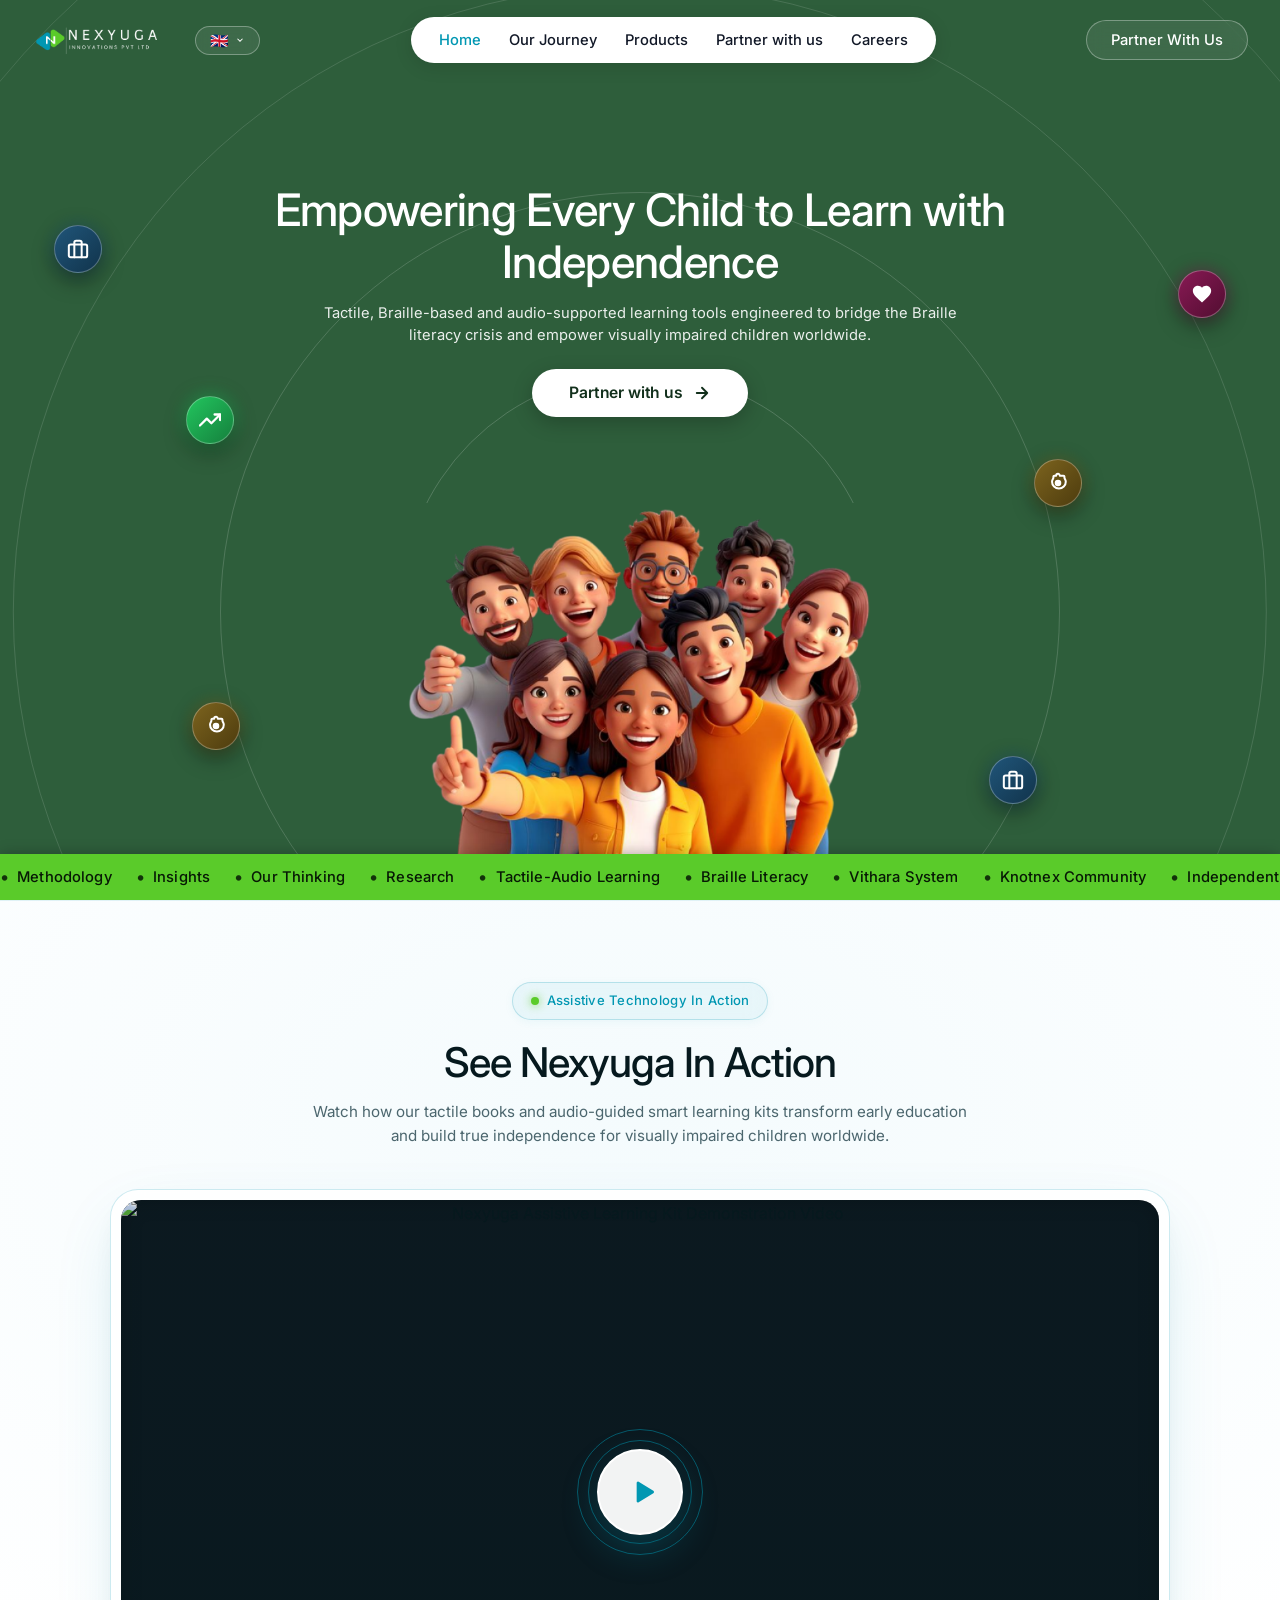
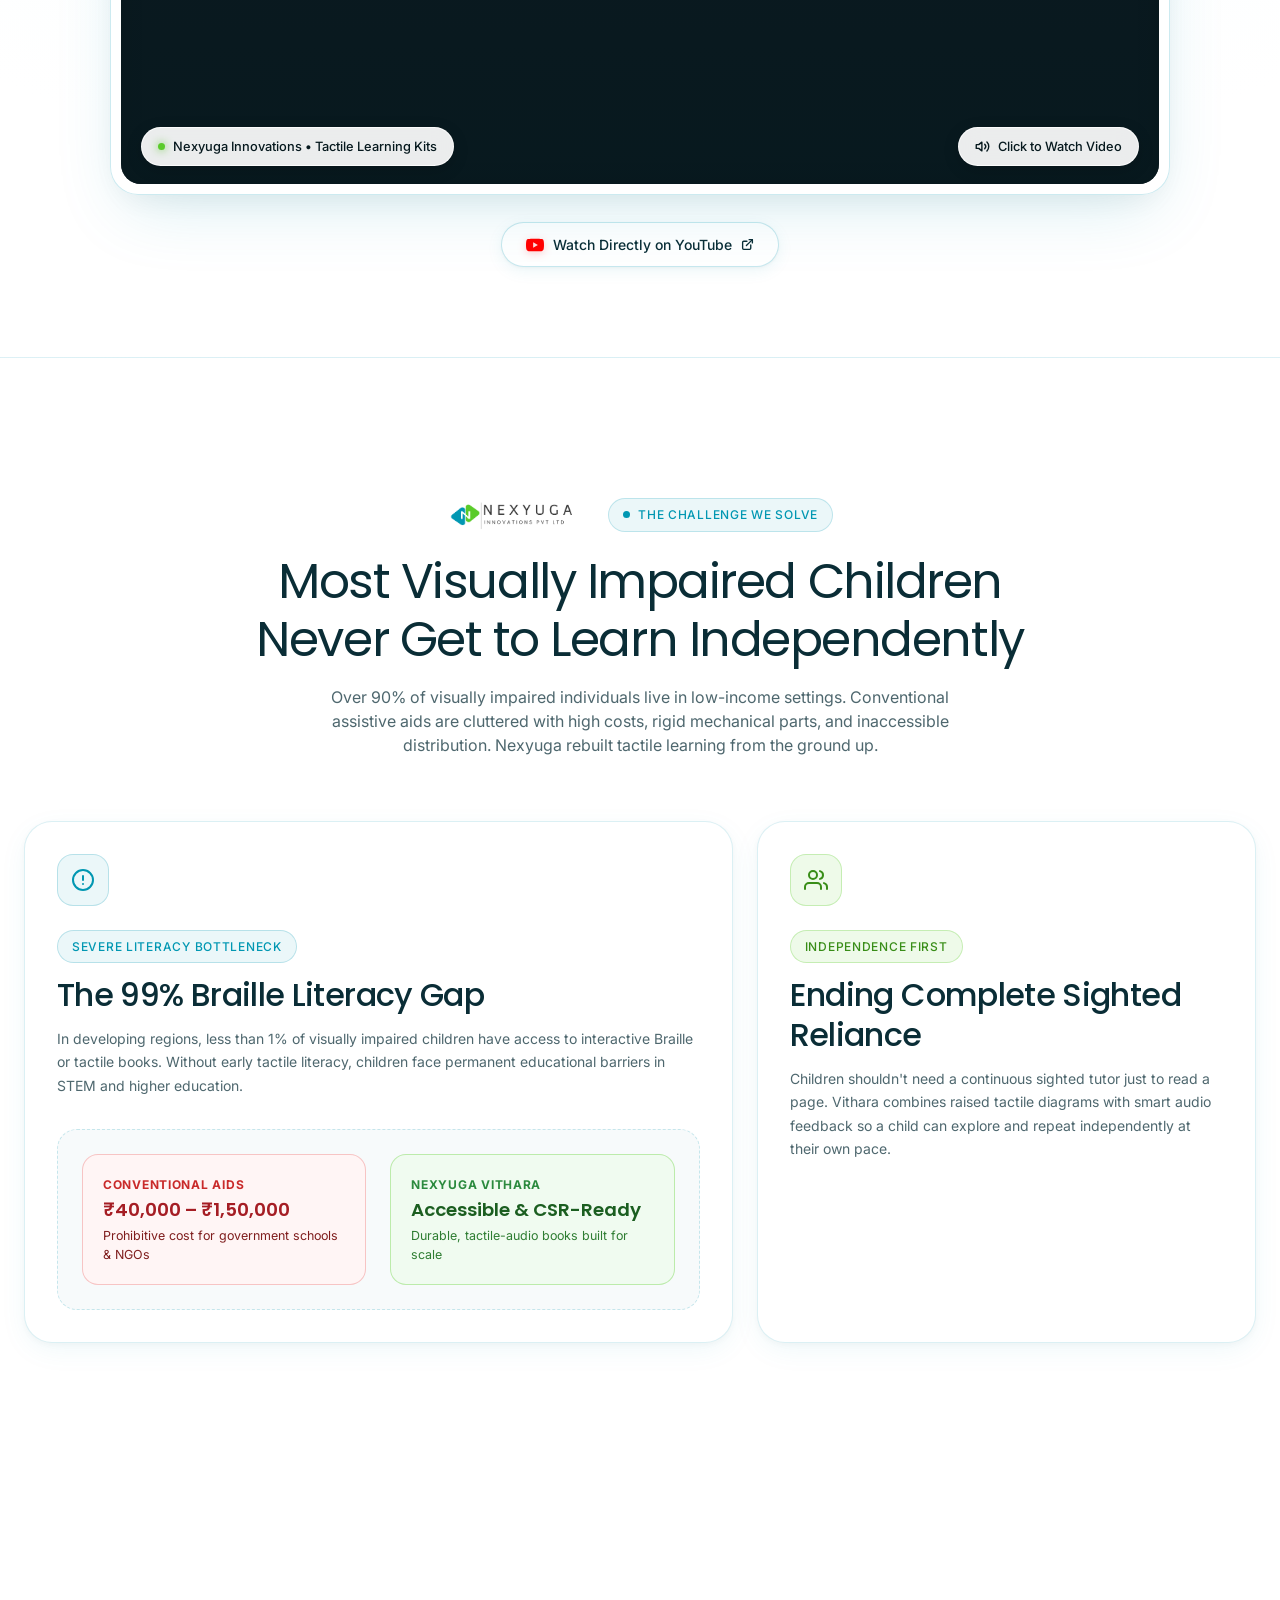
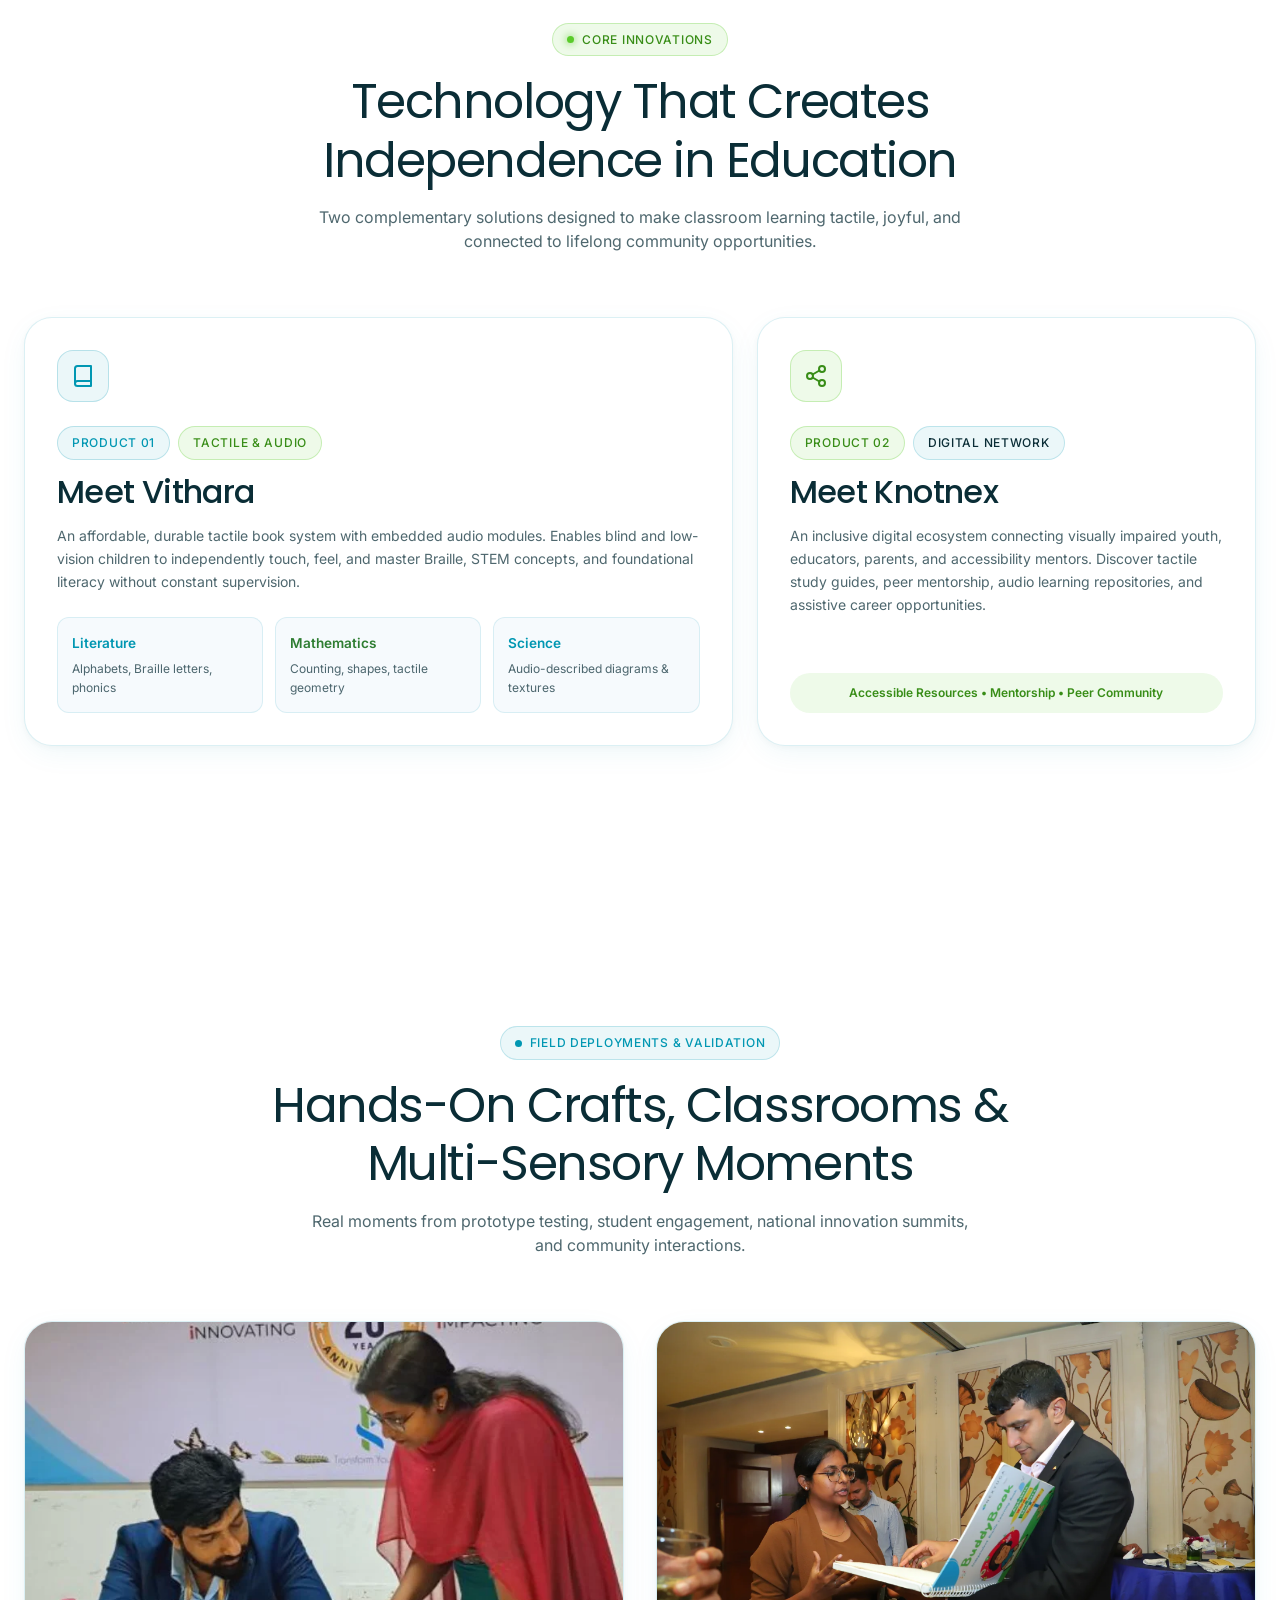
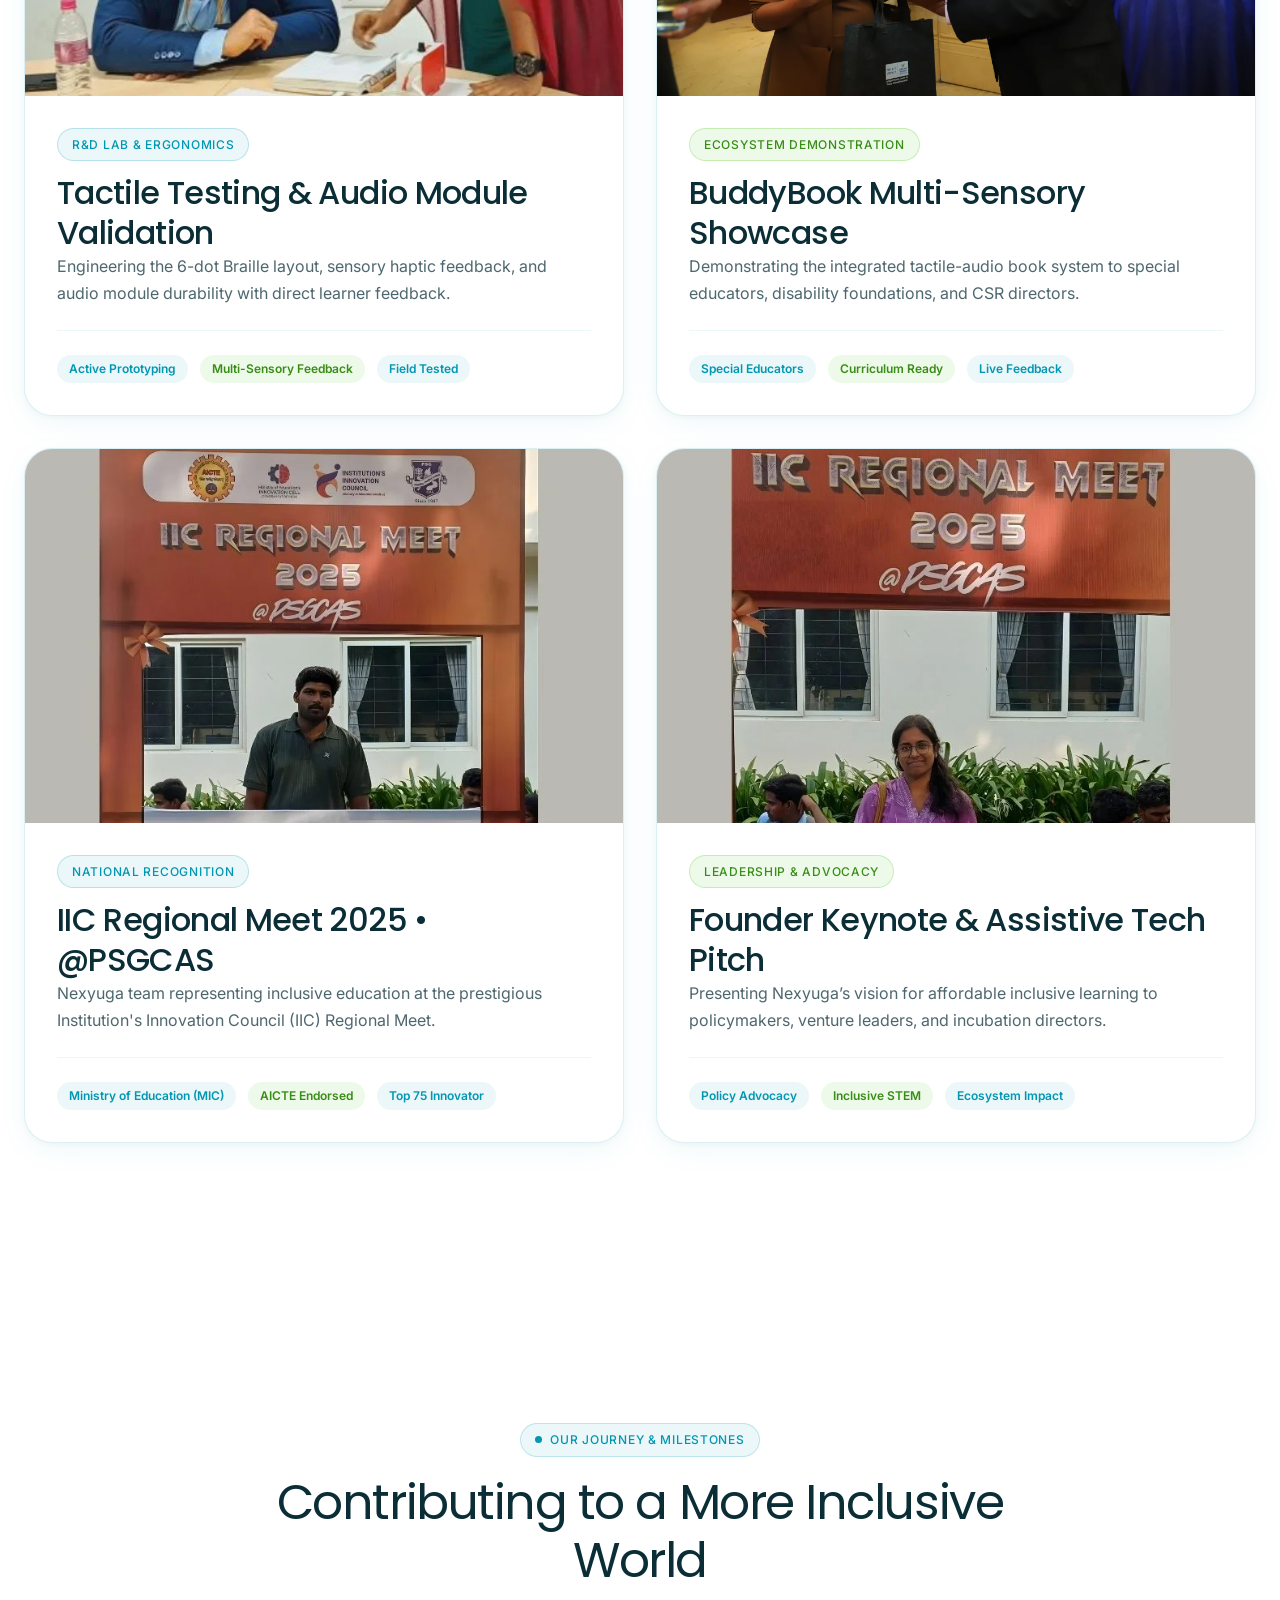
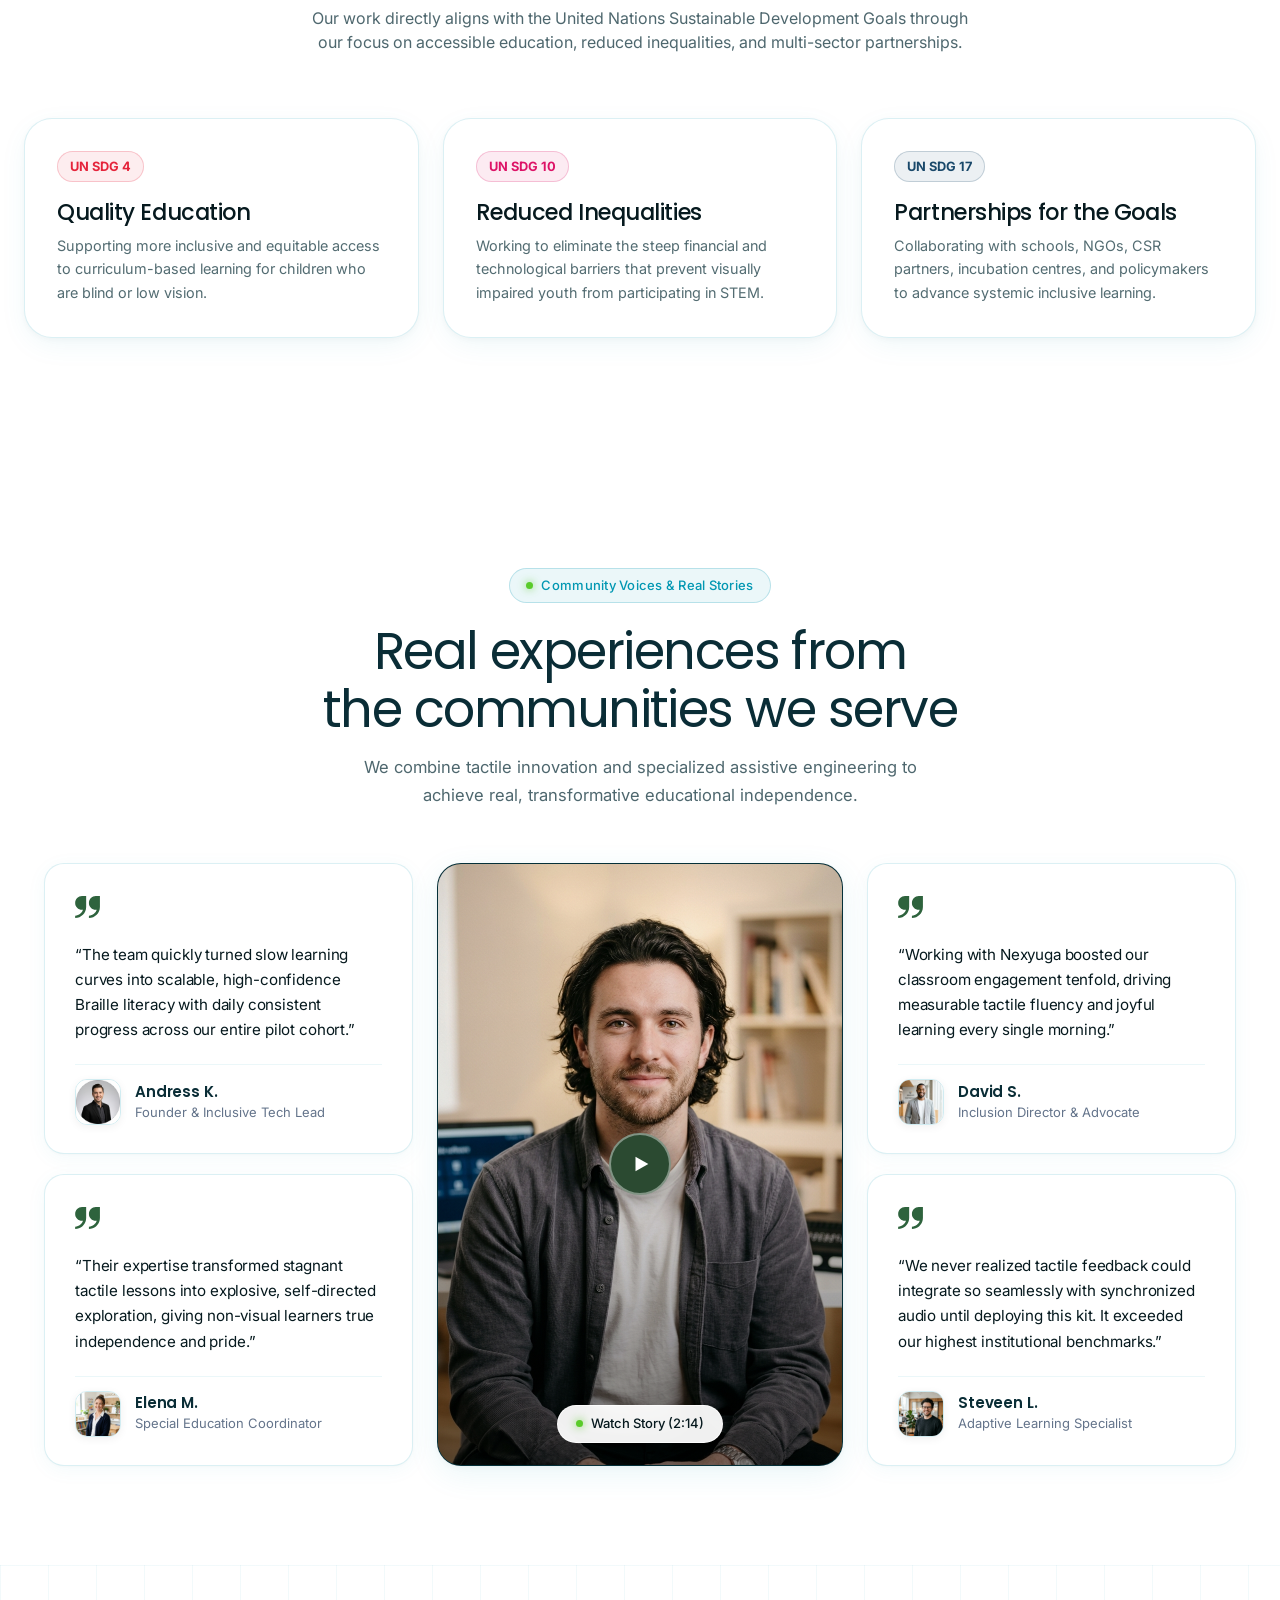
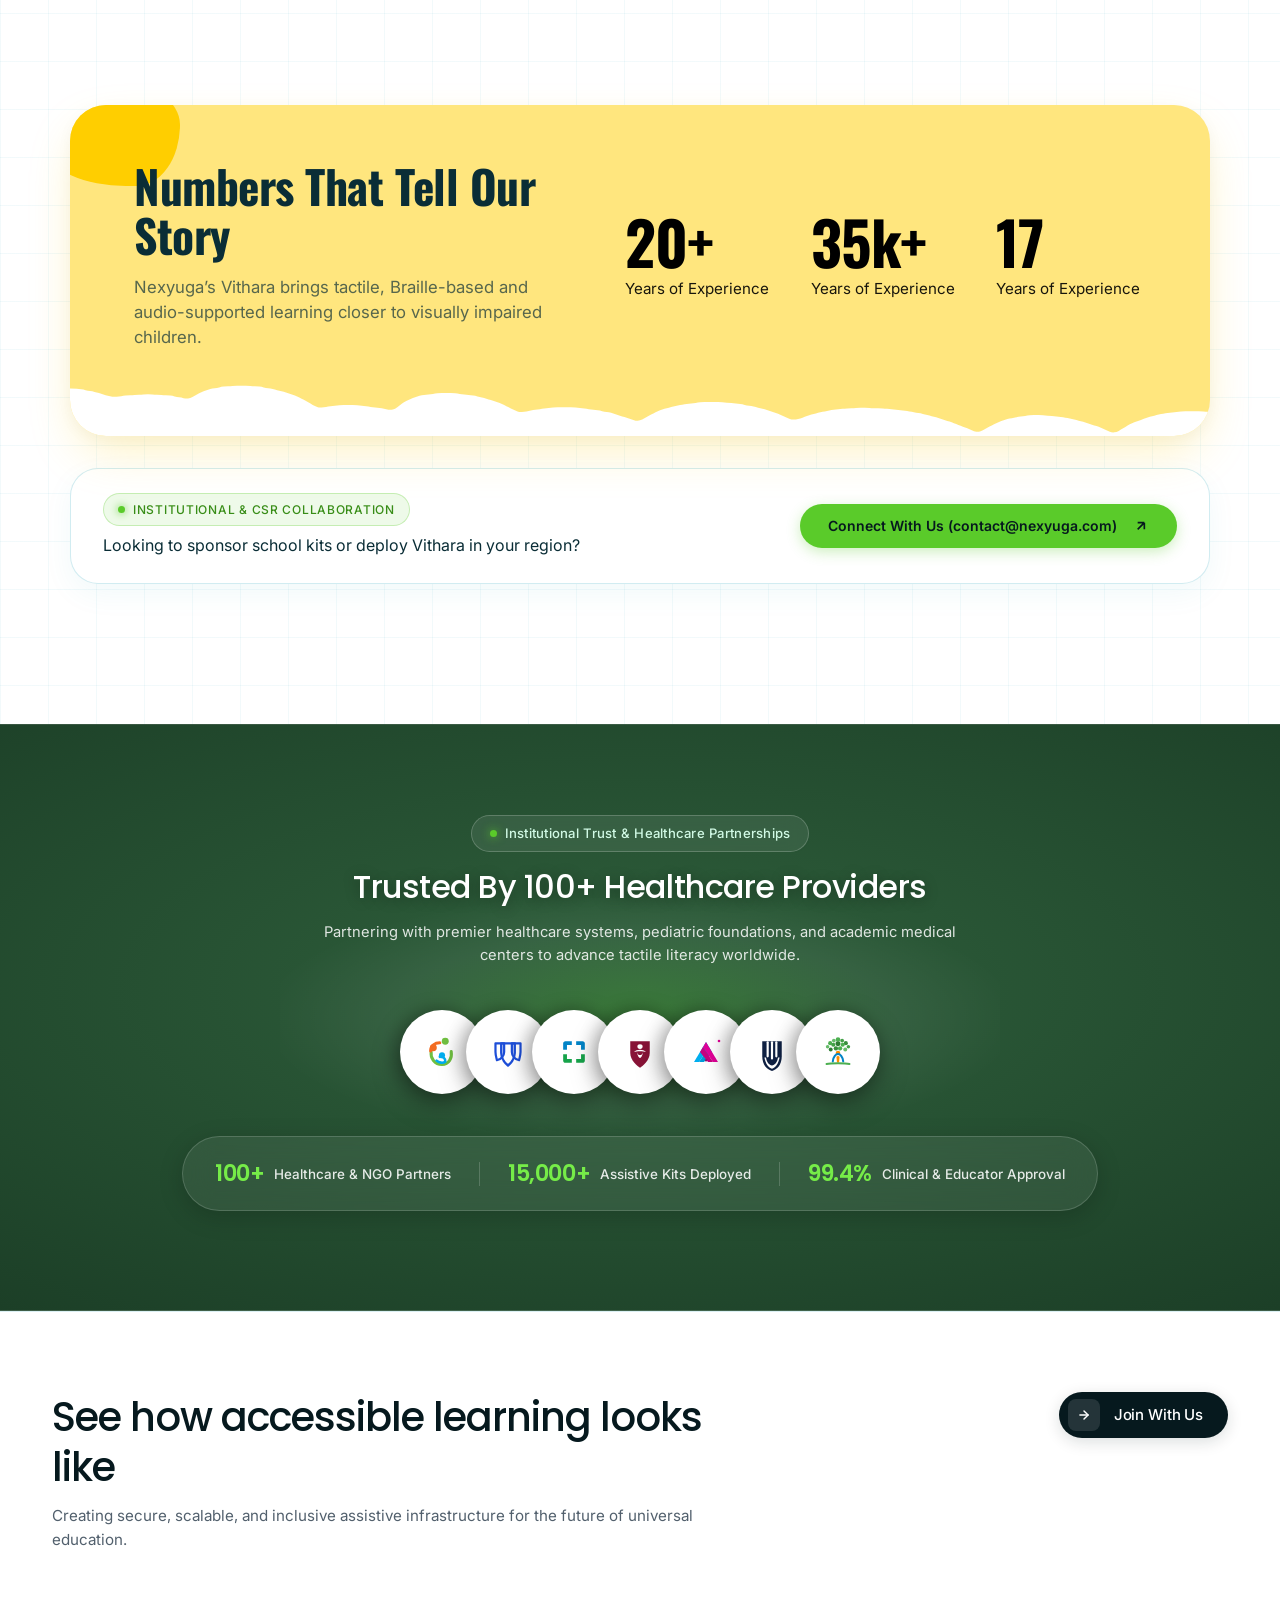
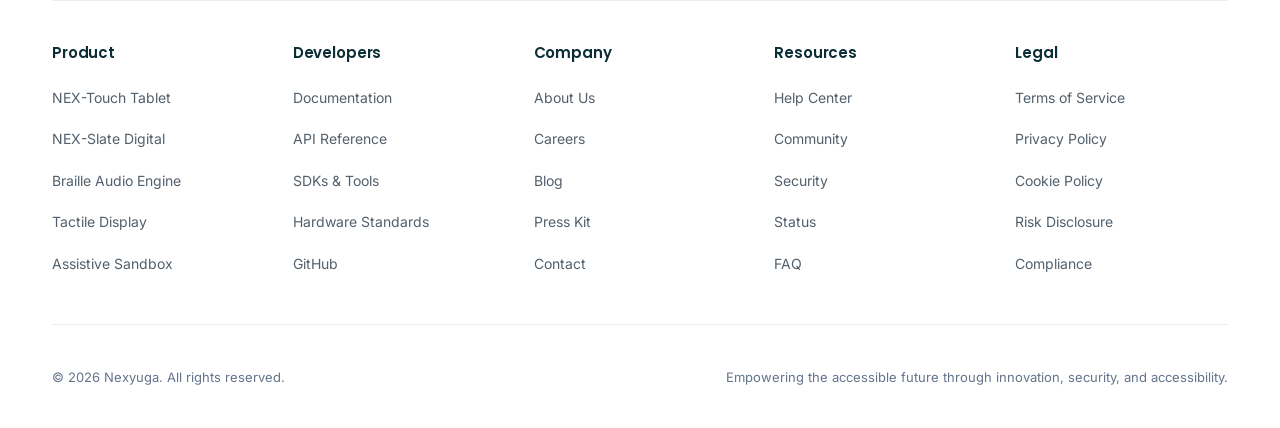
==== index.html @ 647e9af3 "Initial commit" ====
<!DOCTYPE html>
<html lang="en">
<head>
  <meta charset="UTF-8">
  <meta name="viewport" content="width=device-width, initial-scale=1.0">
  <meta name="referrer" content="strict-origin-when-cross-origin">
  <title>Nexyuga Innovations | Empowering Every Child to Learn with Independence</title>
  <meta name="description" content="Nexyuga develops tactile, Braille-based and audio-supported learning solutions (Vithara) and an inclusive digital community (Knotnex) for visually impaired learners.">
  <meta name="keywords" content="Nexyuga, Vithara, Knotnex, BuddyBook, assistive technology, tactile books, Braille learning, visually impaired children, CSR partnerships, inclusive education, STEM accessibility">
  
  <!-- Open Graph -->
  <meta property="og:title" content="Nexyuga Innovations | A Future Where Every Child Can Learn with Independence">
  <meta property="og:description" content="Affordable tactile, Braille-based and audio-supported learning tools engineered to bridge the 99% Braille literacy crisis.">
  <meta property="og:type" content="website">

  <!-- Favicon -->
  <link rel="icon" type="image/png" href="assets/images/logo-dark.png">

  <!-- Google Fonts Preconnect & Stylesheets (Poppins 300/400/500/600/700 & Inter) -->
  <link rel="preconnect" href="https://fonts.googleapis.com">
  <link rel="preconnect" href="https://fonts.gstatic.com" crossorigin>
  <link href="https://fonts.googleapis.com/css2?family=Inter:ital,wght@0,300;0,400;0,500;0,600;0,700;1,400&family=Oswald:wght@600;700&family=Poppins:ital,wght@0,300;0,400;0,500;0,600;0,700;1,400;1,700&display=swap" rel="stylesheet">

  <!-- Design System CSS (Adorbit Architecture with Nexyuga Blue & Green) -->
  <link rel="stylesheet" href="css/tokens.css?v=18">
  <link rel="stylesheet" href="css/base.css?v=18">
  <link rel="stylesheet" href="css/components.css?v=18">
  <link rel="stylesheet" href="css/main.css?v=18">
</head>
<body>

  <!-- Ambient Radial Light Glow -->
  <div class="bg-radial-glow"></div>

  <!-- ==========================================================================
       ADORBIT SIGNATURE APP BAR (Left Logo • Center White Capsule • Right Actions)
       ========================================================================== -->
  <header class="site-appbar" id="appbar">
    <div class="appbar-container">
      <!-- Left: Brand Logo & Language Selector Group -->
      <div class="appbar-left-group">
        <a href="#home" class="appbar-brand" aria-label="Nexyuga Innovations">
          <img src="assets/images/logo-light.png" alt="Nexyuga Logo" class="appbar-brand-img">
        </a>
        <div class="lang-selector-pill-glass" id="langSelector" title="Switch Language" tabindex="0" role="button" aria-haspopup="true">
          <span class="lang-flag">🇬🇧</span>
          <svg width="10" height="10" viewBox="0 0 24 24" fill="none" stroke="currentColor" stroke-width="2.5">
            <path d="M6 9l6 6 6-6"/>
          </svg>
          <div class="lang-dropdown-menu">
            <div class="lang-option" data-lang="en"><span>🇬🇧</span> English</div>
            <div class="lang-option" data-lang="hi"><span>🇮🇳</span> हिन्दी (Hindi)</div>
            <div class="lang-option" data-lang="ta"><span>🇮🇳</span> தமிழ் (Tamil)</div>
          </div>
        </div>
      </div>

      <!-- Center: Signature Floating White Capsule Menu -->
      <nav class="appbar-center-capsule" aria-label="Primary Navigation">
        <a href="#home" class="appbar-nav-link active">Home</a>
        <a href="#journey" class="appbar-nav-link">Our Journey</a>
        <a href="#products" class="appbar-nav-link">Products</a>
        <a href="#partner" class="appbar-nav-link">Partner with us</a>
        <a href="careers.html" class="appbar-nav-link">Careers</a>
      </nav>

      <!-- Right: Glass Pill CTA Button & Mobile Toggle -->
      <div class="appbar-actions">
        <a href="#partner" class="btn-appbar-glass btn-rolling">
          <div class="btn-rolling-track">
            <span class="btn-rolling-text">Partner With Us</span>
            <span class="btn-rolling-text">Partner With Us</span>
          </div>
        </a>

        <!-- Mobile Drawer Hamburger Toggle -->
        <button class="appbar-mobile-toggle mobile-nav-toggle" aria-label="Toggle Mobile Navigation" style="color: #ffffff;">
          <svg width="24" height="24" viewBox="0 0 24 24" fill="none" stroke="currentColor" stroke-width="2" stroke-linecap="round">
            <line x1="3" y1="12" x2="21" y2="12"></line>
            <line x1="3" y1="6" x2="21" y2="6"></line>
            <line x1="3" y1="18" x2="21" y2="18"></line>
          </svg>
        </button>
      </div>
    </div>
  </header>

  <!-- Mobile Navigation Drawer -->
  <div class="drawer-backdrop"></div>
  <aside class="mobile-drawer">
    <div class="drawer-header">
      <div class="nav-brand">
        <img src="assets/images/logo-dark.png" alt="Nexyuga" class="nav-brand-img" style="height: 32px;">
      </div>
      <button class="drawer-close-btn" style="color: var(--color-text-primary); font-size: 28px; cursor: pointer;" aria-label="Close menu">&times;</button>
    </div>
    <div class="drawer-links">
      <a href="#home" class="drawer-link active">Home</a>
      <a href="#journey" class="drawer-link">Our Journey</a>
      <a href="#products" class="drawer-link">Products</a>
      <a href="#partner" class="drawer-link">Partner with us</a>
      <a href="careers.html" class="drawer-link">Careers</a>
    </div>
    <div style="margin-top: auto;">
      <a href="#partner" class="btn btn-primary btn-rolling" style="width: 100%;">
        <div class="btn-rolling-track">
          <span class="btn-rolling-text">Partner With Us</span>
          <span class="btn-rolling-text">Partner With Us</span>
        </div>
      </a>
    </div>
  </aside>

  <!-- ==========================================================================
       HERO SECTION (Exact Desktop - 23.png Forest Green Canvas with 3D Characters)
       ========================================================================== -->
  <section class="hero-section hero-forest-green" id="home">
    
    <!-- Concentric Orbital Stroke Lines & Floating Chip Particles (Adorbit Hero Architecture) -->
    <div class="hero-orbits-container" aria-hidden="true">
      <!-- 5 Concentric Orbital Stroke Rings -->
      <div class="hero-orbit-ring orbit-ring-1"></div>
      <div class="hero-orbit-ring orbit-ring-2"></div>
      <div class="hero-orbit-ring orbit-ring-3"></div>
      <div class="hero-orbit-ring orbit-ring-4"></div>
      <div class="hero-orbit-ring orbit-ring-5"></div>

      <!-- Floating Chip Particles (Matching exact colors and icons from reference) -->
      <!-- 1. Top-Left: Blue Briefcase (Assistive Kits) -->
      <div class="hero-chip-particle chip-blue chip-top-left" title="Tactile Assistive Kits">
        <svg viewBox="0 0 24 24" fill="none" stroke="currentColor" stroke-width="2.2" stroke-linecap="round" stroke-linejoin="round">
          <rect x="2" y="7" width="20" height="14" rx="2" ry="2"/>
          <path d="M16 21V5a2 2 0 0 0-2-2h-4a2 2 0 0 0-2 2v16"/>
        </svg>
      </div>

      <!-- 2. Mid-Left: Green Trending-Up (Measurable Literacy Growth) -->
      <div class="hero-chip-particle chip-green chip-mid-left" title="Literacy Growth">
        <svg viewBox="0 0 24 24" fill="none" stroke="currentColor" stroke-width="2.5" stroke-linecap="round" stroke-linejoin="round">
          <polyline points="23 6 13.5 15.5 8.5 10.5 1 18"/>
          <polyline points="17 6 23 6 23 12"/>
        </svg>
      </div>

      <!-- 3. Bottom-Left: Gold Coin Pouch (Affordable Assistive Tools) -->
      <div class="hero-chip-particle chip-gold chip-bottom-left" title="Affordable Access">
        <svg viewBox="0 0 24 24" fill="none" stroke="currentColor" stroke-width="2.2" stroke-linecap="round" stroke-linejoin="round">
          <path d="M16 4h-2a2 2 0 0 0-4 0H8a1 1 0 0 0-1 1v1c0 1.5-1.5 2.5-1.5 4.5 0 4.14 3.36 7.5 7.5 7.5s7.5-3.36 7.5-7.5c0-2-1.5-3-1.5-4.5V5a1 1 0 0 0-1-1z"/>
          <circle cx="12" cy="12" r="2.5" fill="currentColor"/>
        </svg>
      </div>

      <!-- 4. Top-Right: Plum Heart / Care (Empathy & Inclusion) -->
      <div class="hero-chip-particle chip-plum chip-top-right" title="Inclusive Care">
        <svg viewBox="0 0 24 24" fill="currentColor">
          <path d="M12 21.35l-1.45-1.32C5.4 15.36 2 12.28 2 8.5 2 5.42 4.42 3 7.5 3c1.74 0 3.41.81 4.5 2.09C13.09 3.81 14.76 3 16.5 3 19.58 3 22 5.42 22 8.5c0 3.78-3.4 6.86-8.55 11.54L12 21.35z"/>
        </svg>
      </div>

      <!-- 5. Mid-Right: Gold Coin Pouch (CSR Partnerships & Grants) -->
      <div class="hero-chip-particle chip-gold chip-mid-right" title="CSR Impact">
        <svg viewBox="0 0 24 24" fill="none" stroke="currentColor" stroke-width="2.2" stroke-linecap="round" stroke-linejoin="round">
          <path d="M16 4h-2a2 2 0 0 0-4 0H8a1 1 0 0 0-1 1v1c0 1.5-1.5 2.5-1.5 4.5 0 4.14 3.36 7.5 7.5 7.5s7.5-3.36 7.5-7.5c0-2-1.5-3-1.5-4.5V5a1 1 0 0 0-1-1z"/>
          <circle cx="12" cy="12" r="2.5" fill="currentColor"/>
        </svg>
      </div>

      <!-- 6. Bottom-Right: Blue Briefcase (Assistive Kit Deployment) -->
      <div class="hero-chip-particle chip-blue chip-bottom-right" title="Kit Deployment">
        <svg viewBox="0 0 24 24" fill="none" stroke="currentColor" stroke-width="2.2" stroke-linecap="round" stroke-linejoin="round">
          <rect x="2" y="7" width="20" height="14" rx="2" ry="2"/>
          <path d="M16 21V5a2 2 0 0 0-2-2h-4a2 2 0 0 0-2 2v16"/>
        </svg>
      </div>
    </div>

    <div class="hero-forest-content">
      <div class="hero-forest-text-group">
        <h1 class="hero-forest-title">
          Empowering Every Child to Learn with Independence
        </h1>

        <p class="hero-forest-subtitle">
          Tactile, Braille-based and audio-supported learning tools engineered to bridge the Braille literacy crisis and empower visually impaired children worldwide.
        </p>

        <div class="hero-forest-cta-wrap">
          <a href="#partner" class="btn-hero-cta btn-rolling" id="heroPartnerCta">
            <div class="btn-rolling-track">
              <span class="btn-rolling-text">Partner with us</span>
              <span class="btn-rolling-text">Partner with us</span>
            </div>
            <svg width="18" height="18" viewBox="0 0 24 24" fill="none" stroke="currentColor" stroke-width="2.5" stroke-linecap="round" stroke-linejoin="round">
              <path d="M5 12h14M12 5l7 7-7 7"/>
            </svg>
          </a>
        </div>
      </div>

      <div class="hero-forest-characters">
        <img src="assets/images/hero_character_team.png" 
             alt="Joyful diverse team collaborating on independent learning and inclusive innovation" 
             class="hero-forest-characters-img">
      </div>
    </div>

    <!-- Ribbon Card / Ticker Strip (Anchored alone at the bottom of the Hero Section) -->
    <div class="marquee-wrapper" aria-label="Brand Highlights and Mission Pillars">
      <div class="marquee-content">
        <div class="marquee-item"><span class="marquee-bullet">•</span><span>Methodology</span></div>
        <div class="marquee-item"><span class="marquee-bullet">•</span><span>Insights</span></div>
        <div class="marquee-item"><span class="marquee-bullet">•</span><span>Our Thinking</span></div>
        <div class="marquee-item"><span class="marquee-bullet">•</span><span>Research</span></div>
        <div class="marquee-item"><span class="marquee-bullet">•</span><span>Tactile-Audio Learning</span></div>
        <div class="marquee-item"><span class="marquee-bullet">•</span><span>Braille Literacy</span></div>
        <div class="marquee-item"><span class="marquee-bullet">•</span><span>Vithara System</span></div>
        <div class="marquee-item"><span class="marquee-bullet">•</span><span>Knotnex Community</span></div>
        <div class="marquee-item"><span class="marquee-bullet">•</span><span>Independent Exploration</span></div>
        <div class="marquee-item"><span class="marquee-bullet">•</span><span>CSR Partnerships</span></div>
        <!-- Seamless loop duplicate -->
        <div class="marquee-item"><span class="marquee-bullet">•</span><span>Methodology</span></div>
        <div class="marquee-item"><span class="marquee-bullet">•</span><span>Insights</span></div>
        <div class="marquee-item"><span class="marquee-bullet">•</span><span>Our Thinking</span></div>
        <div class="marquee-item"><span class="marquee-bullet">•</span><span>Research</span></div>
        <div class="marquee-item"><span class="marquee-bullet">•</span><span>Tactile-Audio Learning</span></div>
        <div class="marquee-item"><span class="marquee-bullet">•</span><span>Braille Literacy</span></div>
        <div class="marquee-item"><span class="marquee-bullet">•</span><span>Vithara System</span></div>
        <div class="marquee-item"><span class="marquee-bullet">•</span><span>Knotnex Community</span></div>
        <div class="marquee-item"><span class="marquee-bullet">•</span><span>Independent Exploration</span></div>
        <div class="marquee-item"><span class="marquee-bullet">•</span><span>CSR Partnerships</span></div>
      </div>
    </div>
  </section>

  <!-- ==========================================================================
       FEATURED VIDEO SHOWCASE SECTION (Adorbit Architecture - 2nd Section)
       Spotlights the official Nexyuga assistive innovation YouTube video
       ========================================================================== -->
  <section class="video-showcase-section" id="video-tour" aria-label="Nexyuga Product Video Showcase">
    <div class="video-showcase-container">
      
      <!-- Adorbit Signature Kicker Pill -->
      <div class="video-kicker-pill">
        <span class="video-kicker-dot"></span>
        <span>Assistive Technology In Action</span>
      </div>

      <!-- Section Title & Subtitle -->
      <h2 class="video-section-title">See Nexyuga In Action</h2>
      <p class="video-section-subtitle">
        Watch how our tactile books and audio-guided smart learning kits transform early education and build true independence for visually impaired children worldwide.
      </p>

      <!-- Adorbit Featured Video Card Bezel -->
      <div class="video-card-bezel" id="videoCardBezel">
        <div class="video-card-inner" id="videoContainer" data-video-id="U79oCZsotd8">
          
          <!-- High-Res Thumbnail Poster & Interactive Overlay -->
          <div class="video-poster-wrapper" id="videoPoster">
            <img src="https://i.ytimg.com/vi/U79oCZsotd8/maxresdefault.jpg" 
                 alt="Nexyuga Assistive Learning Kit Demonstration Video" 
                 class="video-poster-img"
                 loading="lazy">
            <div class="video-poster-vignette"></div>

            <!-- Adorbit-Style Pulsing Center Play Button -->
            <button class="video-play-btn" id="videoPlayBtn" aria-label="Play Nexyuga demonstration video">
              <span class="video-play-pulse video-pulse-1" aria-hidden="true"></span>
              <span class="video-play-pulse video-pulse-2" aria-hidden="true"></span>
              <span class="video-play-disc">
                <svg class="video-play-icon" viewBox="0 0 24 24" fill="currentColor" aria-hidden="true">
                  <path d="M8 5.14v13.72a1 1 0 0 0 1.5.86l11-6.86a1 1 0 0 0 0-1.72L9.5 4.28a1 1 0 0 0-1.5.86z"/>
                </svg>
              </span>
            </button>

            <!-- Bottom Floating Badges (Adorbit Signature Glass Elements) -->
            <div class="video-floating-bar" aria-hidden="true">
              <div class="video-floating-badge-left">
                <span class="video-live-dot"></span>
                <span class="video-badge-text">Nexyuga Innovations • Tactile Learning Kits</span>
              </div>
              <div class="video-floating-badge-right">
                <svg width="15" height="15" viewBox="0 0 24 24" fill="none" stroke="currentColor" stroke-width="2.2" stroke-linecap="round" stroke-linejoin="round">
                  <polygon points="11 5 6 9 2 9 2 15 6 15 11 19 11 5"></polygon>
                  <path d="M15.54 8.46a5 5 0 0 1 0 7.07"></path>
                  <path d="M19.07 4.93a10 10 0 0 1 0 14.14"></path>
                </svg>
                <span>Click to Watch Video</span>
              </div>
            </div>
          </div>

          <!-- YouTube Player Container (Loaded dynamically on user click) -->
          <div class="video-iframe-slot" id="videoIframeSlot"></div>
        </div>
      </div>

      <!-- External YouTube Link Pill -->
      <div class="video-external-row">
        <a href="https://youtu.be/U79oCZsotd8?si=mIFf_8U0kceyuQ2h" 
           target="_blank" 
           rel="noopener noreferrer" 
           class="video-youtube-pill">
          <svg class="youtube-svg-icon" viewBox="0 0 24 24" fill="currentColor" width="18" height="18" aria-hidden="true">
            <path d="M23.498 6.186a3.016 3.016 0 0 0-2.122-2.136C19.505 3.545 12 3.545 12 3.545s-7.505 0-9.377.505A3.017 3.017 0 0 0 .502 6.186C0 8.07 0 12 0 12s0 3.93.502 5.814a3.016 3.016 0 0 0 2.122 2.136c1.871.505 9.376.505 9.376.505s7.505 0 9.377-.505a3.015 3.015 0 0 0 2.122-2.136C24 15.93 24 12 24 12s0-3.93-.502-5.814zM9.545 15.568V8.432L15.818 12l-6.273 3.568z"/>
          </svg>
          <span>Watch Directly on YouTube</span>
          <svg width="13" height="13" viewBox="0 0 24 24" fill="none" stroke="currentColor" stroke-width="2.5" stroke-linecap="round" stroke-linejoin="round" aria-hidden="true">
            <path d="M18 13v6a2 2 0 0 1-2 2H5a2 2 0 0 1-2-2V8a2 2 0 0 1 2-2h6"></path>
            <polyline points="15 3 21 3 21 9"></polyline>
            <line x1="10" y1="14" x2="21" y2="3"></line>
          </svg>
        </a>
      </div>

    </div>
  </section>

  <!-- ==========================================================================
       PROBLEM & MISSION SECTION (Editorial Light Canvas)
       ========================================================================== -->
  <section class="section section-light" id="about">
    <div class="container">
      <div class="section-header">
        <div style="display: flex; align-items: center; gap: 14px; margin-bottom: 4px;">
          <img src="assets/images/logo-dark.png" alt="Nexyuga Logo" style="height: 32px; width: auto; object-fit: contain;">
          <div class="badge-pill badge-teal-light">
            <span class="badge-dot"></span>
            <span>The Challenge We Solve</span>
          </div>
        </div>
        <h2>Most Visually Impaired Children Never Get to Learn Independently</h2>
        <p class="section-subtitle">
          Over 90% of visually impaired individuals live in low-income settings. Conventional assistive aids are cluttered with high costs, rigid mechanical parts, and inaccessible distribution. Nexyuga rebuilt tactile learning from the ground up.
        </p>
      </div>

      <div class="services-bento-grid">
        <!-- Problem Card 1 -->
        <div class="card-bento service-card-span-7">
          <div class="card-icon-wrap">
            <svg width="24" height="24" viewBox="0 0 24 24" fill="none" stroke="currentColor" stroke-width="2" stroke-linecap="round" stroke-linejoin="round">
              <circle cx="12" cy="12" r="10"></circle>
              <line x1="12" y1="8" x2="12" y2="12"></line>
              <line x1="12" y1="16" x2="12.01" y2="16"></line>
            </svg>
          </div>
          <span class="badge-pill badge-blue" style="margin-bottom: 12px;">Severe Literacy Bottleneck</span>
          <h3>The 99% Braille Literacy Gap</h3>
          <p>
            In developing regions, less than 1% of visually impaired children have access to interactive Braille or tactile books. Without early tactile literacy, children face permanent educational barriers in STEM and higher education.
          </p>

          <div class="problem-vs-box">
            <div class="problem-col legacy">
              <div class="problem-col-title">CONVENTIONAL AIDS</div>
              <div class="problem-col-highlight">₹40,000 – ₹1,50,000</div>
              <div class="problem-col-desc">Prohibitive cost for government schools &amp; NGOs</div>
            </div>
            <div class="problem-col nexyuga">
              <div class="problem-col-title">NEXYUGA VITHARA</div>
              <div class="problem-col-highlight">Accessible &amp; CSR-Ready</div>
              <div class="problem-col-desc">Durable, tactile-audio books built for scale</div>
            </div>
          </div>
        </div>

        <!-- Problem Card 2 -->
        <div class="card-bento service-card-span-5 green-accent">
          <div class="card-icon-wrap">
            <svg width="24" height="24" viewBox="0 0 24 24" fill="none" stroke="currentColor" stroke-width="2" stroke-linecap="round" stroke-linejoin="round">
              <path d="M17 21v-2a4 4 0 0 0-4-4H5a4 4 0 0 0-4 4v2"></path>
              <circle cx="9" cy="7" r="4"></circle>
              <path d="M23 21v-2a4 4 0 0 0-3-3.87"></path>
              <path d="M16 3.13a4 4 0 0 1 0 7.75"></path>
            </svg>
          </div>
          <span class="badge-pill badge-green" style="margin-bottom: 12px;">Independence First</span>
          <h3>Ending Complete Sighted Reliance</h3>
          <p>
            Children shouldn't need a continuous sighted tutor just to read a page. Vithara combines raised tactile diagrams with smart audio feedback so a child can explore and repeat independently at their own pace.
          </p>
        </div>
      </div>
    </div>
  </section>

  <!-- ==========================================================================
       PRODUCTS SECTION (Vithara & Knotnex Bento Grid)
       ========================================================================== -->
  <section class="section section-light" id="products">
    <div class="container">
      <div class="section-header">
        <div class="badge-pill badge-green">
          <span class="badge-dot"></span>
          <span>Core Innovations</span>
        </div>
        <h2>Technology That Creates Independence in Education</h2>
        <p class="section-subtitle">
          Two complementary solutions designed to make classroom learning tactile, joyful, and connected to lifelong community opportunities.
        </p>
      </div>

      <div class="services-bento-grid">
        <!-- Product 1: Vithara -->
        <div class="card-bento service-card-span-7">
          <div class="card-icon-wrap">
            <svg width="24" height="24" viewBox="0 0 24 24" fill="none" stroke="currentColor" stroke-width="2" stroke-linecap="round" stroke-linejoin="round">
              <path d="M4 19.5A2.5 2.5 0 0 1 6.5 17H20"/>
              <path d="M6.5 2H20v20H6.5A2.5 2.5 0 0 1 4 19.5v-15A2.5 2.5 0 0 1 6.5 2z"/>
            </svg>
          </div>
          <div style="display: flex; gap: 8px; margin-bottom: 12px;">
            <span class="badge-pill badge-blue">Product 01</span>
            <span class="badge-pill badge-green">Tactile &amp; Audio</span>
          </div>
          <h3>Meet Vithara</h3>
          <p>
            An affordable, durable tactile book system with embedded audio modules. Enables blind and low-vision children to independently touch, feel, and master Braille, STEM concepts, and foundational literacy without constant supervision.
          </p>

          <div style="display: grid; grid-template-columns: repeat(3, 1fr); gap: 12px; margin-top: var(--space-6);">
            <div style="background: #f6fafd; padding: 14px; border-radius: 12px; border: 1px solid rgba(1, 151, 178, 0.12);">
              <div style="font-weight: 600; color: var(--color-brand-blue); font-size: 0.85rem;">Literature</div>
              <div style="font-size: 0.75rem; color: var(--color-text-muted); margin-top: 4px;">Alphabets, Braille letters, phonics</div>
            </div>
            <div style="background: #f6fafd; padding: 14px; border-radius: 12px; border: 1px solid rgba(1, 151, 178, 0.12);">
              <div style="font-weight: 600; color: #2e7d32; font-size: 0.85rem;">Mathematics</div>
              <div style="font-size: 0.75rem; color: var(--color-text-muted); margin-top: 4px;">Counting, shapes, tactile geometry</div>
            </div>
            <div style="background: #f6fafd; padding: 14px; border-radius: 12px; border: 1px solid rgba(1, 151, 178, 0.12);">
              <div style="font-weight: 600; color: var(--color-brand-blue); font-size: 0.85rem;">Science</div>
              <div style="font-size: 0.75rem; color: var(--color-text-muted); margin-top: 4px;">Audio-described diagrams &amp; textures</div>
            </div>
          </div>
        </div>

        <!-- Product 2: Knotnex -->
        <div class="card-bento service-card-span-5 green-accent">
          <div class="card-icon-wrap">
            <svg width="24" height="24" viewBox="0 0 24 24" fill="none" stroke="currentColor" stroke-width="2" stroke-linecap="round" stroke-linejoin="round">
              <circle cx="18" cy="5" r="3"></circle>
              <circle cx="6" cy="12" r="3"></circle>
              <circle cx="18" cy="19" r="3"></circle>
              <line x1="8.59" y1="13.51" x2="15.42" y2="17.49"></line>
              <line x1="15.41" y1="6.51" x2="8.59" y2="10.49"></line>
            </svg>
          </div>
          <div style="display: flex; gap: 8px; margin-bottom: 12px;">
            <span class="badge-pill badge-green">Product 02</span>
            <span class="badge-pill badge-dark">Digital Network</span>
          </div>
          <h3>Meet Knotnex</h3>
          <p>
            An inclusive digital ecosystem connecting visually impaired youth, educators, parents, and accessibility mentors. Discover tactile study guides, peer mentorship, audio learning repositories, and assistive career opportunities.
          </p>

          <div style="margin-top: auto; padding-top: var(--space-4);">
            <div class="metric-pill green" style="width: 100%; justify-content: center; padding: 10px;">
              Accessible Resources • Mentorship • Peer Community
            </div>
          </div>
        </div>
      </div>
    </div>
  </section>

  <!-- ==========================================================================
       VISUAL GALLERY & FIELD DEPLOYMENTS (Using User Images)
       ========================================================================== -->
  <section class="section section-light" id="gallery">
    <div class="container">
      <div class="section-header">
        <div class="badge-pill badge-teal-light">
          <span class="badge-dot"></span>
          <span>Field Deployments &amp; Validation</span>
        </div>
        <h2>Hands-On Crafts, Classrooms &amp; Multi-Sensory Moments</h2>
        <p class="section-subtitle">
          Real moments from prototype testing, student engagement, national innovation summits, and community interactions.
        </p>
      </div>

      <div class="projects-grid">
        <!-- Gallery 1: Prototype Testing -->
        <article class="project-card">
          <div class="project-image-wrap">
            <img src="assets/images/gallery_prototype_testing.png" alt="Prototype Testing and Hardware Prototyping" loading="lazy">
          </div>
          <div class="project-content">
            <span class="badge-pill badge-blue" style="margin-bottom: 12px;">R&amp;D Lab &amp; Ergonomics</span>
            <h3>Tactile Testing &amp; Audio Module Validation</h3>
            <p>
              Engineering the 6-dot Braille layout, sensory haptic feedback, and audio module durability with direct learner feedback.
            </p>
            <div class="project-metrics-row">
              <span class="metric-pill">Active Prototyping</span>
              <span class="metric-pill green">Multi-Sensory Feedback</span>
              <span class="metric-pill">Field Tested</span>
            </div>
          </div>
        </article>

        <!-- Gallery 2: BuddyBook Presentation -->
        <article class="project-card">
          <div class="project-image-wrap">
            <img src="assets/images/gallery_buddybook_presentation.png" alt="BuddyBook Presentation to Partners" loading="lazy">
          </div>
          <div class="project-content">
            <span class="badge-pill badge-green" style="margin-bottom: 12px;">Ecosystem Demonstration</span>
            <h3>BuddyBook Multi-Sensory Showcase</h3>
            <p>
              Demonstrating the integrated tactile-audio book system to special educators, disability foundations, and CSR directors.
            </p>
            <div class="project-metrics-row">
              <span class="metric-pill">Special Educators</span>
              <span class="metric-pill green">Curriculum Ready</span>
              <span class="metric-pill">Live Feedback</span>
            </div>
          </div>
        </article>

        <!-- Gallery 3: Team at IIC Meet -->
        <article class="project-card">
          <div class="project-image-wrap">
            <img src="assets/images/gallery_iic_meet_2025_team.png" alt="Nexyuga Team at IIC Meet 2025" loading="lazy">
          </div>
          <div class="project-content">
            <span class="badge-pill badge-blue" style="margin-bottom: 12px;">National Recognition</span>
            <h3>IIC Regional Meet 2025 • @PSGCAS</h3>
            <p>
              Nexyuga team representing inclusive education at the prestigious Institution's Innovation Council (IIC) Regional Meet.
            </p>
            <div class="project-metrics-row">
              <span class="metric-pill">Ministry of Education (MIC)</span>
              <span class="metric-pill green">AICTE Endorsed</span>
              <span class="metric-pill">Top 75 Innovator</span>
            </div>
          </div>
        </article>

        <!-- Gallery 4: Founder Presentation -->
        <article class="project-card">
          <div class="project-image-wrap">
            <img src="assets/images/gallery_iic_meet_2025_founder.png" alt="Founder Presentation at IIC Meet 2025" loading="lazy">
          </div>
          <div class="project-content">
            <span class="badge-pill badge-green" style="margin-bottom: 12px;">Leadership &amp; Advocacy</span>
            <h3>Founder Keynote &amp; Assistive Tech Pitch</h3>
            <p>
              Presenting Nexyuga’s vision for affordable inclusive learning to policymakers, venture leaders, and incubation directors.
            </p>
            <div class="project-metrics-row">
              <span class="metric-pill">Policy Advocacy</span>
              <span class="metric-pill green">Inclusive STEM</span>
              <span class="metric-pill">Ecosystem Impact</span>
            </div>
          </div>
        </article>
      </div>
    </div>
  </section>


  <!-- ==========================================================================
       OUR JOURNEY & UN SDGS SECTION
       ========================================================================== -->
  <section class="section section-light" id="journey">
    <div id="sdgs" style="position: absolute; top: -80px;" aria-hidden="true"></div>
    <div class="container">
      <div class="section-header">
        <div class="badge-pill badge-teal-light">
          <span class="badge-dot"></span>
          <span>Our Journey &amp; Milestones</span>
        </div>
        <h2>Contributing to a More Inclusive World</h2>
        <p class="section-subtitle">
          Our work directly aligns with the United Nations Sustainable Development Goals through our focus on accessible education, reduced inequalities, and multi-sector partnerships.
        </p>
      </div>

      <div class="sdg-cards-grid">
        <!-- SDG 4 -->
        <div class="sdg-card">
          <span class="sdg-number-badge sdg-4">UN SDG 4</span>
          <h3 style="font-size: 1.4rem; color: #06191e; margin-bottom: 8px;">Quality Education</h3>
          <p style="font-size: 0.9rem; color: rgba(10, 45, 54, 0.7);">
            Supporting more inclusive and equitable access to curriculum-based learning for children who are blind or low vision.
          </p>
        </div>

        <!-- SDG 10 -->
        <div class="sdg-card">
          <span class="sdg-number-badge sdg-10">UN SDG 10</span>
          <h3 style="font-size: 1.4rem; color: #06191e; margin-bottom: 8px;">Reduced Inequalities</h3>
          <p style="font-size: 0.9rem; color: rgba(10, 45, 54, 0.7);">
            Working to eliminate the steep financial and technological barriers that prevent visually impaired youth from participating in STEM.
          </p>
        </div>

        <!-- SDG 17 -->
        <div class="sdg-card">
          <span class="sdg-number-badge sdg-17">UN SDG 17</span>
          <h3 style="font-size: 1.4rem; color: #06191e; margin-bottom: 8px;">Partnerships for the Goals</h3>
          <p style="font-size: 0.9rem; color: rgba(10, 45, 54, 0.7);">
            Collaborating with schools, NGOs, CSR partners, incubation centres, and policymakers to advance systemic inclusive learning.
          </p>
        </div>
      </div>
    </div>
  </section>

  <!-- ==========================================================================
       8. TESTIMONIALS SECTION (Reference Design Layout + NexYugaa Design System)
       3-Column Architecture: Left Cards • Center Video Feature • Right Cards
       ========================================================================== -->
  <section class="testimonials-section" id="testimonials" aria-label="Community Testimonials">
    <div class="testimonials-container">
      
      <!-- Section Header -->
      <div class="testimonials-header">
        <div class="testimonials-kicker">
          <span class="testimonials-kicker-dot" aria-hidden="true"></span>
          <span>Community Voices &amp; Real Stories</span>
        </div>
        <h2 class="testimonials-title">Real experiences from<br>the communities we serve</h2>
        <p class="testimonials-subtitle">
          We combine tactile innovation and specialized assistive engineering to achieve real, transformative educational independence.
        </p>
      </div>

      <!-- 3-Column Showcase Grid -->
      <div class="testimonials-showcase-grid">

        <!-- Column 1 (Left): 2 Testimonial Cards -->
        <div class="testimonials-column testimonials-column-left">
          
          <!-- Card 1 -->
          <div class="testimonial-card">
            <div class="testimonial-quote-icon" aria-hidden="true">
              <svg width="26" height="22" viewBox="0 0 28 24" fill="currentColor">
                <path d="M7.5 0C3.36 0 0 3.36 0 7.5c0 4.14 3.36 7.5 7.5 7.5.35 0 .7-.02 1.04-.07C7.6 18.23 4.22 21 0 21.6v2.4c6.63 0 12-5.37 12-12V0H7.5zm15 0C18.36 0 15 3.36 15 7.5c0 4.14 3.36 7.5 7.5 7.5.35 0 .7-.02 1.04-.07C22.6 18.23 19.22 21 15 21.6v2.4c6.63 0 12-5.37 12-12V0h-4.5z"/>
              </svg>
            </div>
            <p class="testimonial-quote-text">
              “The team quickly turned slow learning curves into scalable, high-confidence Braille literacy with daily consistent progress across our entire pilot cohort.”
            </p>
            <div class="testimonial-author-row">
              <img src="assets/images/testimonial-andress.jpg" alt="Andress K." class="testimonial-author-avatar" width="46" height="46" loading="lazy">
              <div class="testimonial-author-info">
                <h4 class="testimonial-author-name">Andress K.</h4>
                <span class="testimonial-author-role">Founder &amp; Inclusive Tech Lead</span>
              </div>
            </div>
          </div>

          <!-- Card 2 -->
          <div class="testimonial-card">
            <div class="testimonial-quote-icon" aria-hidden="true">
              <svg width="26" height="22" viewBox="0 0 28 24" fill="currentColor">
                <path d="M7.5 0C3.36 0 0 3.36 0 7.5c0 4.14 3.36 7.5 7.5 7.5.35 0 .7-.02 1.04-.07C7.6 18.23 4.22 21 0 21.6v2.4c6.63 0 12-5.37 12-12V0H7.5zm15 0C18.36 0 15 3.36 15 7.5c0 4.14 3.36 7.5 7.5 7.5.35 0 .7-.02 1.04-.07C22.6 18.23 19.22 21 15 21.6v2.4c6.63 0 12-5.37 12-12V0h-4.5z"/>
              </svg>
            </div>
            <p class="testimonial-quote-text">
              “Their expertise transformed stagnant tactile lessons into explosive, self-directed exploration, giving non-visual learners true independence and pride.”
            </p>
            <div class="testimonial-author-row">
              <img src="assets/images/testimonial-elena.jpg" alt="Elena M." class="testimonial-author-avatar" width="46" height="46" loading="lazy">
              <div class="testimonial-author-info">
                <h4 class="testimonial-author-name">Elena M.</h4>
                <span class="testimonial-author-role">Special Education Coordinator</span>
              </div>
            </div>
          </div>

        </div>

        <!-- Column 2 (Center): Feature Video Portrait Card -->
        <div class="testimonials-center-feature">
          <div class="testimonial-video-card" id="testimonialVideoTrigger" role="button" tabindex="0" data-video-id="U79oCZsotd8" aria-label="Play video testimonial story of assistive learning impact">
            <img src="assets/images/testimonial-portrait.jpg" alt="Educator sharing Nexyuga assistive tech experience" class="testimonial-video-img" width="460" height="580" loading="lazy">
            
            <div class="testimonial-video-overlay" aria-hidden="true"></div>

            <button class="testimonial-play-btn" aria-label="Watch video testimonial" tabindex="-1">
              <svg width="22" height="22" viewBox="0 0 24 24" fill="currentColor">
                <polygon points="6 4 20 12 6 20 6 4"></polygon>
              </svg>
            </button>

            <div class="testimonial-video-badge">
              <span class="testimonial-video-badge-dot" aria-hidden="true"></span>
              <span>Watch Story (2:14)</span>
            </div>
          </div>
        </div>

        <!-- Column 3 (Right): 2 Testimonial Cards -->
        <div class="testimonials-column testimonials-column-right">

          <!-- Card 3 -->
          <div class="testimonial-card">
            <div class="testimonial-quote-icon" aria-hidden="true">
              <svg width="26" height="22" viewBox="0 0 28 24" fill="currentColor">
                <path d="M7.5 0C3.36 0 0 3.36 0 7.5c0 4.14 3.36 7.5 7.5 7.5.35 0 .7-.02 1.04-.07C7.6 18.23 4.22 21 0 21.6v2.4c6.63 0 12-5.37 12-12V0H7.5zm15 0C18.36 0 15 3.36 15 7.5c0 4.14 3.36 7.5 7.5 7.5.35 0 .7-.02 1.04-.07C22.6 18.23 19.22 21 15 21.6v2.4c6.63 0 12-5.37 12-12V0h-4.5z"/>
              </svg>
            </div>
            <p class="testimonial-quote-text">
              “Working with Nexyuga boosted our classroom engagement tenfold, driving measurable tactile fluency and joyful learning every single morning.”
            </p>
            <div class="testimonial-author-row">
              <img src="assets/images/testimonial-david.jpg" alt="David S." class="testimonial-author-avatar" width="46" height="46" loading="lazy">
              <div class="testimonial-author-info">
                <h4 class="testimonial-author-name">David S.</h4>
                <span class="testimonial-author-role">Inclusion Director &amp; Advocate</span>
              </div>
            </div>
          </div>

          <!-- Card 4 -->
          <div class="testimonial-card">
            <div class="testimonial-quote-icon" aria-hidden="true">
              <svg width="26" height="22" viewBox="0 0 28 24" fill="currentColor">
                <path d="M7.5 0C3.36 0 0 3.36 0 7.5c0 4.14 3.36 7.5 7.5 7.5.35 0 .7-.02 1.04-.07C7.6 18.23 4.22 21 0 21.6v2.4c6.63 0 12-5.37 12-12V0H7.5zm15 0C18.36 0 15 3.36 15 7.5c0 4.14 3.36 7.5 7.5 7.5.35 0 .7-.02 1.04-.07C22.6 18.23 19.22 21 15 21.6v2.4c6.63 0 12-5.37 12-12V0h-4.5z"/>
              </svg>
            </div>
            <p class="testimonial-quote-text">
              “We never realized tactile feedback could integrate so seamlessly with synchronized audio until deploying this kit. It exceeded our highest institutional benchmarks.”
            </p>
            <div class="testimonial-author-row">
              <img src="assets/images/testimonial-steveen.jpg" alt="Steveen L." class="testimonial-author-avatar" width="46" height="46" loading="lazy">
              <div class="testimonial-author-info">
                <h4 class="testimonial-author-name">Steveen L.</h4>
                <span class="testimonial-author-role">Adaptive Learning Specialist</span>
              </div>
            </div>
          </div>

        </div>

      </div>
    </div>

    <!-- Video Modal Player -->
    <div class="testimonial-modal" id="testimonialModal" aria-hidden="true" role="dialog" aria-modal="true" aria-label="Testimonial Video Player">
      <div class="testimonial-modal-backdrop" id="testimonialModalBackdrop"></div>
      <div class="testimonial-modal-content">
        <button class="testimonial-modal-close" id="testimonialModalClose" aria-label="Close video player">
          <svg width="20" height="20" viewBox="0 0 24 24" fill="none" stroke="currentColor" stroke-width="2.5" stroke-linecap="round" stroke-linejoin="round">
            <line x1="18" y1="6" x2="6" y2="18"></line>
            <line x1="6" y1="6" x2="18" y2="18"></line>
          </svg>
        </button>
        <div class="testimonial-modal-iframe-wrap">
          <iframe id="testimonialVideoIframe" src="" title="Nexyuga Assistive Tech Impact Video" allow="accelerometer; autoplay; clipboard-write; encrypted-media; gyroscope; picture-in-picture" allowfullscreen></iframe>
        </div>
      </div>
    </div>
  </section>

  <!-- ==========================================================================
       NUMBERS THAT TELL OUR STORY (Impact Showcase & Direct Collaboration)
       ========================================================================== -->
  <section class="section section-light bg-grid-pattern" id="partner">
    <div class="container" id="impact">
      <div class="story-card-wrapper">
        <div class="story-numbers-card">
          <!-- Top Left Organic Sunflower Blob -->
          <div class="story-blob" aria-hidden="true"></div>

          <div class="story-card-body">
            <!-- Left Column: Title & Mission Statement -->
            <div class="story-left-col">
              <h2 class="story-title">Numbers That Tell Our Story</h2>
              <p class="story-desc">
                Nexyuga’s Vithara brings tactile, Braille-based and audio-supported learning closer to visually impaired children.
              </p>
            </div>

            <!-- Right Column: 3 Key Experience & Impact Stats -->
            <div class="story-stats-grid">
              <div class="story-stat-item">
                <div class="story-stat-num">20+</div>
                <div class="story-stat-label">Years of Experience</div>
              </div>
              <div class="story-stat-item">
                <div class="story-stat-num">35k+</div>
                <div class="story-stat-label">Years of Experience</div>
              </div>
              <div class="story-stat-item">
                <div class="story-stat-num">17</div>
                <div class="story-stat-label">Years of Experience</div>
              </div>
            </div>
          </div>

          <!-- Bottom Scalloped Cloud Border -->
          <div class="story-cloud-divider" aria-hidden="true">
            <svg viewBox="0 140 1024 115" preserveAspectRatio="none" style="width: 100%; height: 100%; display: block;">
              <path d="M 0 171 Q 4 171, 6 171.5 Q 8 172, 10 172.5 Q 12 173, 14 174 Q 16 175, 18 175.5 Q 20 176, 22 177 Q 24 178, 26 179 Q 28 180, 30 181.5 Q 32 183, 34 184 Q 36 185, 38 185.5 Q 40 186, 42 185.5 Q 44 185, 46 184.5 Q 48 184, 50 183.5 Q 52 183, 54 183 Q 56 183, 58 182.5 Q 60 182, 62 182 Q 64 182, 66 181.5 Q 68 181, 70 181 Q 72 181, 74 181.5 Q 76 182, 78 182 Q 80 182, 82 182.5 Q 84 183, 86 183 Q 88 183, 90 183.5 Q 92 184, 94 185 Q 96 186, 98 186.5 Q 100 187, 102 188 Q 104 189, 106 188.5 Q 108 188, 110 186 Q 112 184, 114 181.5 Q 116 179, 118 177.5 Q 120 176, 122 174.5 Q 124 173, 126 172 Q 128 171, 130 170.5 Q 132 170, 134 169 Q 136 168, 138 167.5 Q 140 167, 142 167 Q 144 167, 146 166.5 Q 148 166, 150 166 Q 152 166, 154 166 Q 156 166, 158 166 Q 160 166, 162 166.5 Q 164 167, 166 167 Q 168 167, 170 167.5 Q 172 168, 174 169 Q 176 170, 178 170.5 Q 180 171, 182 172 Q 184 173, 186 174 Q 188 175, 190 176 Q 192 177, 194 178 Q 196 179, 198 180.5 Q 200 182, 202 183.5 Q 204 185, 206 187 Q 208 189, 210 191 Q 212 193, 214 195.5 Q 216 198, 218 200 Q 220 202, 222 203.5 Q 224 205, 226 204.5 Q 228 204, 230 203.5 Q 232 203, 234 202.5 Q 236 202, 238 201.5 Q 240 201, 242 200.5 Q 244 200, 246 200 Q 248 200, 250 200 Q 252 200, 254 200 Q 256 200, 258 200.5 Q 260 201, 262 201.5 Q 264 202, 266 202.5 Q 268 203, 270 203.5 Q 272 204, 274 204.5 Q 276 205, 278 205.5 Q 280 206, 282 207 Q 284 208, 286 208.5 Q 288 209, 290 208 Q 292 207, 294 204 Q 296 201, 298 198 Q 300 195, 302 193 Q 304 191, 306 189.5 Q 308 188, 310 186.5 Q 312 185, 314 184 Q 316 183, 318 182.5 Q 320 182, 322 181.5 Q 324 181, 326 180.5 Q 328 180, 330 179.5 Q 332 179, 334 179 Q 336 179, 338 179 Q 340 179, 342 179 Q 344 179, 346 179.5 Q 348 180, 350 180.5 Q 352 181, 354 181.5 Q 356 182, 358 182.5 Q 360 183, 362 183.5 Q 364 184, 366 185 Q 368 186, 370 187 Q 372 188, 374 189 Q 376 190, 378 191.5 Q 380 193, 382 194 Q 384 195, 386 196.5 Q 388 198, 390 200 Q 392 202, 394 204 Q 396 206, 398 208 Q 400 210, 402 211.5 Q 404 213, 406 212.5 Q 408 212, 410 211.5 Q 412 211, 414 210 Q 416 209, 418 208.5 Q 420 208, 422 207.5 Q 424 207, 426 206.5 Q 428 206, 430 205.5 Q 432 205, 434 204.5 Q 436 204, 438 204 Q 440 204, 442 204 Q 444 204, 446 204 Q 448 204, 450 204 Q 452 204, 454 204.5 Q 456 205, 458 205.5 Q 460 206, 462 206.5 Q 464 207, 466 207.5 Q 468 208, 470 208.5 Q 472 209, 474 209.5 Q 476 210, 478 211 Q 480 212, 482 212.5 Q 484 213, 486 214 Q 488 215, 490 216.5 Q 492 218, 494 219 Q 496 220, 498 221.5 Q 500 223, 502 224 Q 504 225, 506 226.5 Q 508 228, 510 228 Q 512 228, 514 226 Q 516 224, 518 221.5 Q 520 219, 522 217 Q 524 215, 526 213 Q 528 211, 530 209.5 Q 532 208, 534 207 Q 536 206, 538 205 Q 540 204, 542 203 Q 544 202, 546 201 Q 548 200, 550 199.5 Q 552 199, 554 198.5 Q 556 198, 558 197.5 Q 560 197, 562 196.5 Q 564 196, 566 195.5 Q 568 195, 570 195 Q 572 195, 574 195 Q 576 195, 578 195 Q 580 195, 582 195 Q 584 195, 586 195.5 Q 588 196, 590 196 Q 592 196, 594 196.5 Q 596 197, 598 197.5 Q 600 198, 602 198.5 Q 604 199, 606 200 Q 608 201, 610 201.5 Q 612 202, 614 203 Q 616 204, 618 205 Q 620 206, 622 207 Q 624 208, 626 209 Q 628 210, 630 211.5 Q 632 213, 634 214.5 Q 636 216, 638 217.5 Q 640 219, 642 221 Q 644 223, 646 224.5 Q 648 226, 650 226 Q 652 226, 654 225 Q 656 224, 658 222.5 Q 660 221, 662 219.5 Q 664 218, 666 217 Q 668 216, 670 215 Q 672 214, 674 213 Q 676 212, 678 211.5 Q 680 211, 682 210 Q 684 209, 686 208.5 Q 688 208, 690 207.5 Q 692 207, 694 207 Q 696 207, 698 206.5 Q 700 206, 702 206 Q 704 206, 706 205.5 Q 708 205, 710 205 Q 712 205, 714 205 Q 716 205, 718 205.5 Q 720 206, 722 206 Q 724 206, 726 206 Q 728 206, 730 206.5 Q 732 207, 734 207 Q 736 207, 738 207.5 Q 740 208, 742 208.5 Q 744 209, 746 209.5 Q 748 210, 750 210.5 Q 752 211, 754 211.5 Q 756 212, 758 213 Q 760 214, 762 214.5 Q 764 215, 766 216 Q 768 217, 770 218 Q 772 219, 774 220 Q 776 221, 778 222 Q 780 223, 782 224.5 Q 784 226, 786 227 Q 788 228, 790 229.5 Q 792 231, 794 232.5 Q 796 234, 798 235.5 Q 800 237, 802 238.5 Q 804 240, 806 241.5 Q 808 243, 810 245 Q 812 247, 814 247.5 Q 816 248, 818 246.5 Q 820 245, 822 242.5 Q 824 240, 826 238 Q 828 236, 830 234 Q 832 232, 834 230.5 Q 836 229, 838 227.5 Q 840 226, 842 225 Q 844 224, 846 223.5 Q 848 223, 850 222 Q 852 221, 854 220.5 Q 856 220, 858 219.5 Q 860 219, 862 218.5 Q 864 218, 866 218 Q 868 218, 870 218 Q 872 218, 874 218.5 Q 876 219, 878 219 Q 880 219, 882 219.5 Q 884 220, 886 220.5 Q 888 221, 890 221.5 Q 892 222, 894 222.5 Q 896 223, 898 224 Q 900 225, 902 226 Q 904 227, 906 228 Q 908 229, 910 230 Q 912 231, 914 232.5 Q 916 234, 918 235 Q 920 236, 922 237.5 Q 924 239, 926 240.5 Q 928 242, 930 244 Q 932 246, 934 247.5 Q 936 249, 938 248.5 Q 940 248, 942 246 Q 944 244, 946 241.5 Q 948 239, 950 236.5 Q 952 234, 954 232.5 Q 956 231, 958 229.5 Q 960 228, 962 226.5 Q 964 225, 966 223.5 Q 968 222, 970 221 Q 972 220, 974 219 Q 976 218, 978 217 Q 980 216, 982 215.5 Q 984 215, 986 214.5 Q 988 214, 990 213.5 Q 992 213, 994 212.5 Q 996 212, 998 211.5 Q 1000 211, 1002 211 Q 1004 211, 1006 211 Q 1008 211, 1010 211 Q 1012 211, 1014 211 Q 1016 211, 1018 211.5 Q 1020 212, 1022 212 L 1024 212 L 1024 255 L 0 255 Z" fill="#FFFFFF"></path>
            </svg>
          </div>
        </div>

        <!-- Direct Contact Strip for CSR / Institutional Inquiries -->
        <div class="story-contact-strip">
          <div class="contact-strip-left">
            <span class="badge-pill badge-green"><span class="badge-dot"></span> Institutional &amp; CSR Collaboration</span>
            <p>Looking to sponsor school kits or deploy Vithara in your region?</p>
          </div>
          <div class="contact-strip-right">
            <a href="mailto:contact@nexyuga.com" class="btn btn-primary btn-rolling">
              <div class="btn-rolling-track">
                <span class="btn-rolling-text">Connect With Us (contact@nexyuga.com)</span>
                <span class="btn-rolling-text">Connect With Us (contact@nexyuga.com)</span>
              </div>
              <span class="btn-icon-right">
                <svg width="16" height="16" viewBox="0 0 24 24" fill="none" stroke="currentColor" stroke-width="2.5">
                  <path d="M7 17L17 7M17 7H7M17 7V17"/>
                </svg>
              </span>
            </a>
          </div>
        </div>
      </div>
    </div>
  </section>

  <!-- ==========================================================================
       TRUSTED BY HEALTHCARE PROVIDERS SECTION (Institutional Trust & Validation)
       High-Fidelity Overlapping Circular Badges with Authentic Vector SVGs
       ========================================================================== -->
  <section class="trusted-providers-section" id="trusted-by" aria-label="Trusted Healthcare Providers">
    <div class="trusted-providers-container">
      <div class="trusted-kicker-pill">
        <span class="trusted-kicker-dot"></span>
        <span>Institutional Trust &amp; Healthcare Partnerships</span>
      </div>

      <h2 class="trusted-providers-title">Trusted By 100+ Healthcare Providers</h2>
      
      <p class="trusted-providers-subtitle">
        Partnering with premier healthcare systems, pediatric foundations, and academic medical centers to advance tactile literacy worldwide.
      </p>
      
      <div class="trusted-badges-cluster" role="list">
        
        <!-- Badge 1: Community Health Alliance -->
        <div class="trusted-badge-disc badge-z-1" role="listitem" tabindex="0" data-provider="Community Health Alliance" aria-label="Community Health Alliance">
          <svg class="provider-logo-svg" viewBox="0 0 48 48" fill="none" xmlns="http://www.w3.org/2000/svg">
            <circle cx="27" cy="14" r="3.2" fill="#70C041"/>
            <circle cx="16" cy="20" r="3.2" fill="#F36C21"/>
            <circle cx="24" cy="27" r="2.8" fill="#00AEEF"/>
            <path d="M14 24C13.2 29.5 17 35.5 24 35.5C30.5 35.5 33.5 29.5 32.5 23.5" stroke="#70C041" stroke-width="2.8" stroke-linecap="round"/>
            <path d="M13.5 23C13.5 18 17.5 15.5 22 15.5" stroke="#F36C21" stroke-width="2.8" stroke-linecap="round"/>
            <path d="M22 28.5C25 28 27.5 30 27 33C25 34.5 21 34 19 32" stroke="#00AEEF" stroke-width="2.4" stroke-linecap="round"/>
          </svg>
          <span class="badge-tooltip">Community Health Alliance</span>
        </div>

        <!-- Badge 2: Academic Medical Crest (Blue Shield with columns) -->
        <div class="trusted-badge-disc badge-z-2" role="listitem" tabindex="0" data-provider="Academic Health Shield" aria-label="Academic Health Shield">
          <svg class="provider-logo-svg" viewBox="0 0 54 54" fill="none" xmlns="http://www.w3.org/2000/svg">
            <path d="M14 18H23V27C23 31.5 19.5 35 15.5 35.5C14.8 32.5 14 29.8 14 27V18Z" stroke="#1D4ED8" stroke-width="2.3" stroke-linecap="round" stroke-linejoin="round" fill="none"/>
            <path d="M31 18H40V27C40 29.8 39.2 32.5 38.5 35.5C34.5 35 31 31.5 31 27V18Z" stroke="#1D4ED8" stroke-width="2.3" stroke-linecap="round" stroke-linejoin="round" fill="none"/>
            <path d="M20 18H34V28C34 34.5 29 39.5 27 41C25 39.5 20 34.5 20 28V18Z" stroke="#1D4ED8" stroke-width="2.5" stroke-linecap="round" stroke-linejoin="round" fill="none"/>
          </svg>
          <span class="badge-tooltip">Academic Health Shield</span>
        </div>

        <!-- Badge 3: CrossHealth Systems (Blue & Green 4-Corner Cross) -->
        <div class="trusted-badge-disc badge-z-3" role="listitem" tabindex="0" data-provider="CrossHealth Systems" aria-label="CrossHealth Systems">
          <svg class="provider-logo-svg" viewBox="0 0 48 48" fill="none" xmlns="http://www.w3.org/2000/svg">
            <path d="M14 22V16C14 14.9 14.9 14 16 14H22V17.5H17.5V22H14Z" fill="#0284C7"/>
            <path d="M34 22V16C34 14.9 33.1 14 32 14H26V17.5H30.5V22H34Z" fill="#0284C7"/>
            <path d="M14 26V32C14 33.1 14.9 34 16 34H22V30.5H17.5V26H14Z" fill="#16A34A"/>
            <path d="M34 26V32C34 33.1 33.1 34 32 34H26V30.5H30.5V26H34Z" fill="#16A34A"/>
          </svg>
          <span class="badge-tooltip">CrossHealth Systems</span>
        </div>

        <!-- Badge 4: Hope Care Foundation (Maroon Shield with Leaping Figure) -->
        <div class="trusted-badge-disc badge-z-4" role="listitem" tabindex="0" data-provider="Hope Care Foundation" aria-label="Hope Care Foundation">
          <svg class="provider-logo-svg" viewBox="0 0 48 48" fill="none" xmlns="http://www.w3.org/2000/svg">
            <path d="M15 14H33V25C33 32 26 37.5 24 38.5C22 37.5 15 32 15 25V14Z" fill="#881337"/>
            <ellipse cx="24" cy="19" rx="2.4" ry="2.2" fill="#FFFFFF"/>
            <path d="M18.5 24C21 21.2 27 21.2 29.5 24C27 23 21 23 18.5 24Z" fill="#FFFFFF"/>
            <path d="M21 23.5C21.8 28 26.2 28 27 23.5C25.5 31.5 22.5 31.5 21 23.5Z" fill="#FFFFFF"/>
          </svg>
          <span class="badge-tooltip">Hope Care Foundation</span>
        </div>

        <!-- Badge 5: Mount Sinai Health System (Cyan & Magenta Ribbon Peaks) -->
        <div class="trusted-badge-disc badge-z-5" role="listitem" tabindex="0" data-provider="Mount Sinai Health System" aria-label="Mount Sinai Health System">
          <svg class="provider-logo-svg" viewBox="0 0 52 52" fill="none" xmlns="http://www.w3.org/2000/svg">
            <circle cx="39" cy="15" r="1.3" fill="#E10098"/>
            <path d="M14 36L26 16L29 21L19 36H14Z" fill="#00AEEF"/>
            <path d="M19 36L29 21L32 26L24 36H19Z" fill="#009BD9"/>
            <path d="M38 36L26 16L23 21L33 36H38Z" fill="#E10098"/>
            <path d="M33 36L23 21L20 26L28 36H33Z" fill="#C70081"/>
            <path d="M26 36L24.5 33.5L27.5 33.5L26 36Z" fill="#750059"/>
          </svg>
          <span class="badge-tooltip">Mount Sinai Health System</span>
        </div>

        <!-- Badge 6: Metro Academic Health (Midnight Blue Fluted Shield) -->
        <div class="trusted-badge-disc badge-z-6" role="listitem" tabindex="0" data-provider="Metro Academic Health" aria-label="Metro Academic Health">
          <svg class="provider-logo-svg" viewBox="0 0 48 48" fill="none" xmlns="http://www.w3.org/2000/svg">
            <path d="M15 14H33V28C33 36 28.5 40.5 24 41.5C19.5 40.5 15 36 15 28V14Z" fill="#0F2042"/>
            <rect x="19" y="14" width="2" height="15" rx="1" fill="#FFFFFF"/>
            <rect x="23" y="14" width="2" height="17" rx="1" fill="#FFFFFF"/>
            <rect x="27" y="14" width="2" height="15" rx="1" fill="#FFFFFF"/>
            <path d="M18.5 29C19 33.5 21.5 36 24 36.5C26.5 36 29 33.5 29.5 29H31C30 35 27 38.5 24 39.5C21 38.5 18 35 17 29H18.5Z" fill="#FFFFFF"/>
          </svg>
          <span class="badge-tooltip">Metro Academic Health</span>
        </div>

        <!-- Badge 7: Tree of Life Wellness (Green Canopy, Reaching Figures, Horizon) -->
        <div class="trusted-badge-disc badge-z-7" role="listitem" tabindex="0" data-provider="Tree of Life Wellness" aria-label="Tree of Life Wellness">
          <svg class="provider-logo-svg" viewBox="0 0 50 50" fill="none" xmlns="http://www.w3.org/2000/svg">
            <circle cx="25" cy="13" r="2.2" fill="#4CAF50"/>
            <circle cx="21" cy="14" r="1.8" fill="#66BB6A"/>
            <circle cx="29" cy="14" r="1.8" fill="#43A047"/>
            <circle cx="17.5" cy="16.5" r="2" fill="#4CAF50"/>
            <circle cx="32.5" cy="16.5" r="2" fill="#388E3C"/>
            <circle cx="25" cy="17" r="2.4" fill="#2E7D32"/>
            <circle cx="20.5" cy="18" r="2" fill="#43A047"/>
            <circle cx="29.5" cy="18" r="2" fill="#4CAF50"/>
            <circle cx="15" cy="20" r="1.7" fill="#66BB6A"/>
            <circle cx="35" cy="20" r="1.7" fill="#43A047"/>
            <circle cx="23" cy="21.5" r="2.1" fill="#388E3C"/>
            <circle cx="27" cy="21.5" r="2.1" fill="#4CAF50"/>
            <circle cx="18" cy="22.5" r="1.9" fill="#2E7D32"/>
            <circle cx="32" cy="22.5" r="1.9" fill="#66BB6A"/>
            <circle cx="25" cy="26" r="2.2" fill="#FB8C00"/>
            <path d="M23.5 29.5C24.5 28.5 25.5 28.5 26.5 29.5L26 35H24L23.5 29.5Z" fill="#FB8C00"/>
            <path d="M20 34C20.5 29.5 23 27 25 27C27 27 29.5 29.5 30 34" stroke="#0284C7" stroke-width="2" stroke-linecap="round"/>
            <path d="M14 36.5C18 35.5 32 35.5 36 36.5" stroke="#4CAF50" stroke-width="2" stroke-linecap="round"/>
          </svg>
          <span class="badge-tooltip">Tree of Life Wellness</span>
        </div>

      </div>

      <!-- Institutional Trust Metrics Row -->
      <div class="trusted-metrics-row">
        <div class="trusted-metric-card">
          <span class="trusted-metric-val">100+</span>
          <span class="trusted-metric-label">Healthcare &amp; NGO Partners</span>
        </div>
        <div class="trusted-metric-divider" aria-hidden="true"></div>
        <div class="trusted-metric-card">
          <span class="trusted-metric-val">15,000+</span>
          <span class="trusted-metric-label">Assistive Kits Deployed</span>
        </div>
        <div class="trusted-metric-divider" aria-hidden="true"></div>
        <div class="trusted-metric-card">
          <span class="trusted-metric-val">99.4%</span>
          <span class="trusted-metric-label">Clinical &amp; Educator Approval</span>
        </div>
      </div>

    </div>
  </section>

  <!-- ==========================================================================
       SITE FOOTER (Exact QuantumX Design Specification)
       Reference: User uploaded screenshot (reference_upright.png)
       ========================================================================== -->
  <footer class="site-footer" id="footer">
    <div class="container footer-container">
      
      <!-- Top CTA Header Row -->
      <div class="footer-cta-row">
        <div class="footer-cta-text">
          <h2 class="footer-cta-title">See how accessible learning looks like</h2>
          <p class="footer-cta-desc">Creating secure, scalable, and inclusive assistive infrastructure for the future of universal education.</p>
        </div>
        <div class="footer-cta-action">
          <a href="#partner" class="footer-join-pill" aria-label="Join With Us">
            <span class="footer-join-pill-icon" aria-hidden="true">
              <svg width="14" height="14" viewBox="0 0 24 24" fill="none" stroke="currentColor" stroke-width="2.5" stroke-linecap="round" stroke-linejoin="round">
                <line x1="5" y1="12" x2="19" y2="12"></line>
                <polyline points="12 5 19 12 12 19"></polyline>
              </svg>
            </span>
            <span class="footer-join-pill-label">Join With Us</span>
          </a>
        </div>
      </div>

      <!-- Horizontal Divider Line -->
      <div class="footer-rule" aria-hidden="true"></div>

      <!-- 5-Column Navigation Grid -->
      <div class="footer-cols-grid">
        <!-- Col 1: Product -->
        <div class="footer-nav-col">
          <h4 class="footer-nav-heading">Product</h4>
          <ul class="footer-nav-list">
            <li><a href="#products">NEX-Touch Tablet</a></li>
            <li><a href="#products">NEX-Slate Digital</a></li>
            <li><a href="#products">Braille Audio Engine</a></li>
            <li><a href="#journey">Tactile Display</a></li>
            <li><a href="#products">Assistive Sandbox</a></li>
          </ul>
        </div>

        <!-- Col 2: Developers -->
        <div class="footer-nav-col">
          <h4 class="footer-nav-heading">Developers</h4>
          <ul class="footer-nav-list">
            <li><a href="#partner">Documentation</a></li>
            <li><a href="#partner">API Reference</a></li>
            <li><a href="#partner">SDKs &amp; Tools</a></li>
            <li><a href="#partner">Hardware Standards</a></li>
            <li><a href="https://github.com/nexyuga" target="_blank" rel="noopener noreferrer">GitHub</a></li>
          </ul>
        </div>

        <!-- Col 3: Company -->
        <div class="footer-nav-col">
          <h4 class="footer-nav-heading">Company</h4>
          <ul class="footer-nav-list">
            <li><a href="#home">About Us</a></li>
            <li><a href="careers.html">Careers</a></li>
            <li><a href="#journey">Blog</a></li>
            <li><a href="#trusted-by">Press Kit</a></li>
            <li><a href="mailto:contact@nexyuga.com">Contact</a></li>
          </ul>
        </div>

        <!-- Col 4: Resources -->
        <div class="footer-nav-col">
          <h4 class="footer-nav-heading">Resources</h4>
          <ul class="footer-nav-list">
            <li><a href="#faq">Help Center</a></li>
            <li><a href="#journey">Community</a></li>
            <li><a href="#partner">Security</a></li>
            <li><a href="#trusted-by">Status</a></li>
            <li><a href="#faq">FAQ</a></li>
          </ul>
        </div>

        <!-- Col 5: Legal -->
        <div class="footer-nav-col">
          <h4 class="footer-nav-heading">Legal</h4>
          <ul class="footer-nav-list">
            <li><a href="#terms">Terms of Service</a></li>
            <li><a href="#privacy">Privacy Policy</a></li>
            <li><a href="#cookies">Cookie Policy</a></li>
            <li><a href="#disclosure">Risk Disclosure</a></li>
            <li><a href="#compliance">Compliance</a></li>
          </ul>
        </div>
      </div>

      <!-- Horizontal Divider Line -->
      <div class="footer-rule" aria-hidden="true"></div>

      <!-- Bottom Meta Row -->
      <div class="footer-meta-row">
        <div class="footer-copyright">
          &copy; 2026 Nexyuga. All rights reserved.
        </div>
        <div class="footer-mission-statement">
          Empowering the accessible future through innovation, security, and accessibility.
        </div>
      </div>

    </div>
  </footer>

  <!-- Scripts -->
  <script src="js/main.js?v=18"></script>
</body>
</html>
---- css/tokens.css ----
/**
 * NEXYUGA DESIGN SYSTEM TOKENS — LIGHT / WHITE THEME
 * Styled with Adorbit Architecture
 * Primary: Blue #0197B2 | Secondary: Green #5ACB2A
 */

:root {
  /* ==========================================================================
     NEXYUGA BRAND COLOR TOKENS
     ========================================================================== */
  
  /* Primary Brand Blue */
  --color-brand-blue: #0197B2;
  --color-brand-blue-hover: #008299;
  --color-brand-blue-glow: rgba(1, 151, 178, 0.25);
  --color-brand-blue-tint: rgba(1, 151, 178, 0.08);
  --color-brand-blue-border: rgba(1, 151, 178, 0.22);

  /* Secondary Brand Green */
  --color-brand-green: #5ACB2A;
  --color-brand-green-hover: #4fb822;
  --color-brand-green-glow: rgba(90, 203, 42, 0.3);
  --color-brand-green-tint: rgba(90, 203, 42, 0.1);
  --color-brand-green-border: rgba(90, 203, 42, 0.28);

  /* Clean White Theme Surfaces */
  --color-bg-page: #ffffff;               /* Crisp pure white canvas */
  --color-bg-page-alt: #f6fafd;           /* Soft clean azure-tinted alternate surface */
  --color-bg-card: #ffffff;               /* Clean white card */
  --color-bg-card-subtle: #f0f7f9;        /* Subtle card tint */
  --color-bg-glass: rgba(255, 255, 255, 0.88); /* Frosted glass */
  --color-bg-card-hover: #f9fcfd;
  
  /* Fallback aliases to ensure 100% theme consistency */
  --color-bg-dark: #f6fafd;
  --color-bg-dark-surface: #ffffff;
  --color-bg-dark-card: #ffffff;
  --color-bg-light: #ffffff;
  --color-bg-light-alt: #f6fafd;

  /* Typography Colors (High Contrast for Universal Accessibility) */
  --color-text-primary: #06191e;          /* Rich high-contrast deep teal */
  --color-text-secondary: #0a2d36;        /* Headings & bold statements */
  --color-text-muted: rgba(10, 45, 54, 0.72); /* Body copy */
  --color-text-faint: rgba(10, 45, 54, 0.45); /* Captions & metadata */

  /* Aliases for compatibility */
  --color-text-white: #06191e;
  --color-text-white-secondary: #0a2d36;
  --color-text-white-muted: rgba(10, 45, 54, 0.72);
  --color-text-dark: #06191e;
  --color-text-dark-secondary: #0a2d36;
  --color-text-dark-muted: rgba(10, 45, 54, 0.72);

  /* Borders & Dividers */
  --color-border: rgba(1, 151, 178, 0.14);
  --color-border-subtle: rgba(1, 151, 178, 0.08);
  --color-border-blue: rgba(1, 151, 178, 0.25);
  --color-border-green: rgba(90, 203, 42, 0.3);
  --color-border-dark: rgba(1, 151, 178, 0.14);
  --color-border-light: rgba(1, 151, 178, 0.14);
  --color-border-light-subtle: rgba(1, 151, 178, 0.07);

  /* ==========================================================================
     TYPOGRAPHY SCALE (Poppins 400 + Inter Body)
     ========================================================================== */
  --font-heading: 'Poppins', 'Poppins Placeholder', sans-serif;
  --font-body: 'Inter', 'Inter Placeholder', sans-serif;
  --font-heading-weight: 400;             /* Exact Adorbit regular weight */
  --font-heading-letter-spacing: -0.03em; /* Exact Adorbit tight tracking */

  /* Sizes */
  --text-xs: 0.75rem;     /* 12px */
  --text-sm: 0.875rem;    /* 14px */
  --text-base: 1rem;      /* 16px */
  --text-lg: 1.125rem;    /* 18px */
  --text-xl: 1.25rem;     /* 20px */
  --text-2xl: 1.625rem;   /* 26px */
  --text-3xl: 2.125rem;   /* 34px */
  --text-4xl: 2.75rem;    /* 44px */
  --text-5xl: 3.5rem;     /* 56px */
  --text-6xl: 4.25rem;    /* 68px */

  /* Line Heights */
  --leading-tight: 1.12;
  --leading-snug: 1.25;
  --leading-normal: 1.5;
  --leading-relaxed: 1.65;

  /* Letter Spacing */
  --tracking-tighter: -0.04em;
  --tracking-tight: -0.03em;
  --tracking-normal: 0em;
  --tracking-wide: 0.06em;

  /* Weights */
  --weight-regular: 400;
  --weight-medium: 500;
  --weight-semibold: 600;
  --weight-bold: 700;

  /* ==========================================================================
     SPACING SCALE & CONTAINERS
     ========================================================================== */
  --space-1: 4px;
  --space-2: 8px;
  --space-3: 12px;
  --space-4: 16px;
  --space-5: 20px;
  --space-6: 24px;
  --space-8: 32px;
  --space-10: 40px;
  --space-12: 48px;
  --space-16: 64px;
  --space-20: 80px;
  --space-28: 112px;
  --space-36: 140px;

  --container-max: 1280px;
  --container-narrow: 1040px;
  --container-wide: 1440px;

  /* ==========================================================================
     BORDER RADII & SHADOWS (Light Theme Floating Spec)
     ========================================================================== */
  --radius-xs: 4px;
  --radius-sm: 8px;
  --radius-md: 12px;
  --radius-lg: 16px;
  --radius-xl: 20px;
  --radius-2xl: 28px;
  --radius-3xl: 36px;
  --radius-pill: 9999px;

  /* Shadows for White Theme */
  --shadow-subtle: 0 1px 3px rgba(1, 151, 178, 0.05);
  --shadow-card: 0 8px 30px -4px rgba(1, 151, 178, 0.08), 0 2px 6px rgba(0, 0, 0, 0.03);
  --shadow-card-light: 0 8px 30px -4px rgba(1, 151, 178, 0.08), 0 2px 6px rgba(0, 0, 0, 0.03);
  --shadow-card-dark: 0 16px 40px -10px rgba(1, 151, 178, 0.12);
  --shadow-elevated: 0 24px 60px -12px rgba(1, 151, 178, 0.15);
  --shadow-green-glow: 0 4px 24px rgba(90, 203, 42, 0.35);
  --shadow-blue-glow: 0 4px 24px rgba(1, 151, 178, 0.35);

  /* Transitions */
  --ease-out-expo: cubic-bezier(0.16, 1, 0.3, 1);
  --transition-fast: 0.15s ease;
  --transition-normal: 0.25s var(--ease-out-expo);
  --transition-smooth: 0.4s var(--ease-out-expo);

  /* Z-index */
  --z-base: 1;
  --z-card: 10;
  --z-header: 100;
  --z-overlay: 500;
  --z-modal: 1000;
}
---- css/base.css ----
/**
 * BASE & TYPOGRAPHY STYLES — LIGHT / WHITE THEME
 * Resets, font loading, layout wrappers, and utilities
 */

@import url('https://fonts.googleapis.com/css2?family=Inter:ital,wght@0,300;0,400;0,500;0,600;0,700;1,400&family=Poppins:ital,wght@0,300;0,400;0,500;0,600;0,700;1,400;1,700&display=swap');

/* ==========================================================================
   CSS RESET
   ========================================================================== */
*, *::before, *::after {
  box-sizing: border-box;
  margin: 0;
  padding: 0;
  -webkit-font-smoothing: antialiased;
  -moz-osx-font-smoothing: grayscale;
}

html {
  font-size: 16px;
  scroll-behavior: smooth;
  scroll-padding-top: 100px;
  background-color: var(--color-bg-page);
  color: var(--color-text-primary);
}

body {
  font-family: var(--font-body);
  font-size: var(--text-base);
  line-height: var(--leading-relaxed);
  color: var(--color-text-primary);
  background-color: var(--color-bg-page);
  overflow-x: hidden;
  position: relative;
}

img, svg, picture, video {
  display: block;
  max-width: 100%;
  height: auto;
}

a {
  color: inherit;
  text-decoration: none;
  transition: var(--transition-normal);
}

button, input, select, textarea {
  font-family: inherit;
  font-size: inherit;
  border: none;
  outline: none;
  background: none;
}

button {
  cursor: pointer;
}

ul, ol {
  list-style: none;
}

/* ==========================================================================
   TYPOGRAPHY HIERARCHY (Adorbit Poppins 400 Editorial Weight)
   ========================================================================== */
h1, h2, h3, h4, h5, h6 {
  font-family: var(--font-heading);
  letter-spacing: -0.03em;
  font-weight: 400;
  line-height: var(--leading-tight);
  color: var(--color-text-secondary);
}

h1 {
  font-size: clamp(2.5rem, 5.2vw, 4.25rem);
  letter-spacing: -0.03em;
  font-weight: 400;
  line-height: 1.15;
}

h2 {
  font-size: clamp(2rem, 3.8vw, 3.25rem);
  letter-spacing: -0.03em;
  font-weight: 400;
  line-height: 1.2;
}

h3 {
  font-size: clamp(1.4rem, 2.5vw, 2rem);
  letter-spacing: -0.02em;
  font-weight: 500;
  line-height: 1.25;
}

h4 {
  font-size: clamp(1.15rem, 1.8vw, 1.45rem);
  letter-spacing: -0.02em;
  font-weight: 500;
  line-height: 1.3;
}

p {
  color: var(--color-text-muted);
  line-height: var(--leading-relaxed);
}

.text-muted {
  opacity: 0.75;
}

.text-blue {
  color: var(--color-brand-blue);
}

.text-green {
  color: var(--color-brand-green);
}

/* ==========================================================================
   LAYOUT CONTAINERS & SECTION BASES (Light Theme)
   ========================================================================== */
.container {
  width: 100%;
  max-width: var(--container-max);
  margin-left: auto;
  margin-right: auto;
  padding-left: var(--space-6);
  padding-right: var(--space-6);
}

.container-narrow {
  max-width: var(--container-narrow);
}

.container-wide {
  max-width: var(--container-wide);
}

/* Clean Light Section Alternation */
.section {
  position: relative;
  padding-top: var(--space-36);
  padding-bottom: var(--space-36);
  width: 100%;
}

.section-dark {
  background-color: var(--color-bg-page-alt);
  color: var(--color-text-primary);
}

.section-light {
  background-color: var(--color-bg-page);
  color: var(--color-text-primary);
}

.section-dark h2,
.section-dark h3,
.section-dark h4,
.section-light h2,
.section-light h3,
.section-light h4 {
  color: var(--color-text-secondary);
}

.section-dark p,
.section-light p {
  color: var(--color-text-muted);
}

/* Section Header Styles */
.section-header {
  text-align: center;
  max-width: 820px;
  margin: 0 auto var(--space-16);
  display: flex;
  flex-direction: column;
  align-items: center;
  gap: var(--space-4);
}

.section-header.text-left {
  text-align: left;
  align-items: flex-start;
  margin-left: 0;
}

.section-header .section-subtitle {
  font-size: clamp(1rem, 1.25vw, 1.15rem);
  line-height: var(--leading-normal);
  max-width: 680px;
}

/* Ambient Radial Glow & Background Texture (Clean Light Aesthetic) */
.bg-grid-pattern {
  background-image: 
    linear-gradient(to right, rgba(1, 151, 178, 0.05) 1px, transparent 1px),
    linear-gradient(to bottom, rgba(1, 151, 178, 0.05) 1px, transparent 1px);
  background-size: 48px 48px;
}

.bg-radial-glow {
  position: absolute;
  top: 5%;
  left: 50%;
  transform: translateX(-50%);
  width: 900px;
  height: 600px;
  background: radial-gradient(circle, rgba(1, 151, 178, 0.08) 0%, rgba(90, 203, 42, 0.05) 45%, transparent 75%);
  filter: blur(80px);
  pointer-events: none;
  z-index: 0;
}

/* Responsive adjustments */
@media (max-width: 992px) {
  .section {
    padding-top: var(--space-20);
    padding-bottom: var(--space-20);
  }
  .container {
    padding-left: var(--space-5);
    padding-right: var(--space-5);
  }
}

@media (max-width: 640px) {
  .section {
    padding-top: var(--space-16);
    padding-bottom: var(--space-16);
  }
  .container {
    padding-left: var(--space-4);
    padding-right: var(--space-4);
  }
}
---- css/components.css ----
/**
 * NEXYUGA COMPONENT LIBRARY — LIGHT / WHITE THEME
 * Styled with Adorbit Signature Architecture & Micro-interactions
 * Primary Blue #0197B2 | Secondary Green #5ACB2A
 */

/* ==========================================================================
   1. PILL BADGES
   ========================================================================== */
.badge-pill {
  display: inline-flex;
  align-items: center;
  gap: var(--space-2);
  padding: 6px 14px;
  border-radius: var(--radius-pill);
  font-family: var(--font-body);
  font-size: var(--text-xs);
  font-weight: var(--weight-medium);
  letter-spacing: var(--tracking-wide);
  text-transform: uppercase;
  width: fit-content;
  transition: var(--transition-normal);
}

.badge-pill .badge-dot {
  width: 7px;
  height: 7px;
  border-radius: 50%;
  animation: pulseDot 2s infinite ease-in-out;
}

@keyframes pulseDot {
  0%, 100% { transform: scale(1); opacity: 1; }
  50% { transform: scale(1.3); opacity: 0.75; }
}

/* Badge Variants */
.badge-green {
  background-color: var(--color-brand-green-tint);
  border: 1px solid var(--color-brand-green-border);
  color: #388d17;
}
.badge-green .badge-dot {
  background-color: var(--color-brand-green);
  box-shadow: 0 0 8px var(--color-brand-green);
}

.badge-blue {
  background-color: var(--color-brand-blue-tint);
  border: 1px solid var(--color-brand-blue-border);
  color: var(--color-brand-blue);
}
.badge-blue .badge-dot {
  background-color: var(--color-brand-blue);
  box-shadow: 0 0 8px var(--color-brand-blue);
}

.badge-dark {
  background-color: rgba(1, 151, 178, 0.08);
  border: 1px solid rgba(1, 151, 178, 0.2);
  color: var(--color-text-secondary);
}

.badge-teal-light {
  background-color: rgba(1, 151, 178, 0.08);
  border: 1px solid rgba(1, 151, 178, 0.2);
  color: var(--color-brand-blue);
}
.badge-teal-light .badge-dot {
  background-color: var(--color-brand-blue);
  box-shadow: none;
}

/* ==========================================================================
   2. BUTTONS (With Framer Rolling Text Micro-interaction)
   ========================================================================== */
.btn {
  display: inline-flex;
  align-items: center;
  justify-content: center;
  gap: var(--space-2);
  padding: 12px 28px;
  border-radius: var(--radius-pill);
  font-family: var(--font-body);
  font-size: var(--text-sm);
  font-weight: var(--weight-semibold);
  letter-spacing: var(--tracking-normal);
  text-decoration: none;
  cursor: pointer;
  position: relative;
  overflow: hidden;
  transition: var(--transition-normal);
  white-space: nowrap;
}

/* Rolling Text Track */
.btn-rolling {
  display: inline-flex;
  align-items: center;
  justify-content: center;
  overflow: hidden;
}

.btn-rolling-track {
  display: flex;
  flex-direction: column;
  height: 20px;
  line-height: 20px;
  overflow: hidden;
  transition: transform 0.35s var(--ease-out-expo);
}

.btn-rolling-text {
  display: block;
  height: 20px;
  line-height: 20px;
  transition: transform 0.35s var(--ease-out-expo);
}

.btn:hover .btn-rolling-track {
  transform: translateY(-20px);
}

/* Button Styles for White Theme */
.btn-primary {
  background-color: var(--color-brand-green);
  color: #06191e;
  box-shadow: 0 4px 14px rgba(90, 203, 42, 0.3);
}

.btn-primary:hover {
  background-color: var(--color-brand-green-hover);
  box-shadow: var(--shadow-green-glow);
  transform: translateY(-2px);
}

.btn-blue {
  background-color: var(--color-brand-blue);
  color: #ffffff;
  box-shadow: 0 4px 14px rgba(1, 151, 178, 0.25);
}

.btn-blue:hover {
  background-color: var(--color-brand-blue-hover);
  box-shadow: var(--shadow-blue-glow);
  transform: translateY(-2px);
}

.btn-secondary {
  background-color: #ffffff;
  color: var(--color-brand-blue);
  border: 1.5px solid rgba(1, 151, 178, 0.25);
  box-shadow: 0 2px 10px rgba(1, 151, 178, 0.06);
}

.btn-secondary:hover {
  background-color: rgba(1, 151, 178, 0.06);
  border-color: var(--color-brand-blue);
  transform: translateY(-2px);
}

.btn-outline-blue {
  background-color: transparent;
  color: var(--color-brand-blue);
  border: 1.5px solid var(--color-brand-blue);
}

.btn-outline-blue:hover {
  background-color: var(--color-brand-blue-tint);
  transform: translateY(-2px);
}

.btn-icon-right {
  display: inline-flex;
  align-items: center;
  margin-left: var(--space-2);
  transition: transform 0.3s var(--ease-out-expo);
}

.btn:hover .btn-icon-right {
  transform: translate(3px, -3px);
}

/* ==========================================================================
   3. ADORBIT SIGNATURE APP BAR (Desktop - 23 Reference Header)
   ========================================================================== */
.site-appbar {
  position: fixed;
  top: 0;
  left: 0;
  width: 100%;
  height: 80px;
  z-index: var(--z-header);
  background-color: transparent;
  transition: background-color 0.3s ease, border-color 0.3s ease, box-shadow 0.3s ease;
}

.site-appbar.scrolled {
  background-color: rgba(46, 94, 59, 0.95);
  backdrop-filter: blur(16px);
  -webkit-backdrop-filter: blur(16px);
  border-bottom: 1px solid rgba(255, 255, 255, 0.12);
  box-shadow: 0 4px 20px rgba(0, 0, 0, 0.15);
}

.appbar-container {
  display: flex;
  align-items: center;
  justify-content: space-between;
  width: 100%;
  max-width: 1400px;
  height: 100%;
  margin: 0 auto;
  padding: 0 var(--space-8);
}

/* Left: Brand Logo & Language Selector Group */
.appbar-left-group {
  display: flex;
  align-items: center;
  gap: 16px;
  flex-shrink: 0;
}

.appbar-brand {
  display: flex;
  align-items: center;
  gap: var(--space-3);
  text-decoration: none;
}

.appbar-brand-img {
  height: 32px;
  width: auto;
  object-fit: contain;
  transition: transform 0.25s ease;
}

.appbar-brand:hover .appbar-brand-img {
  transform: scale(1.02);
}

.lang-selector-pill-glass {
  position: relative;
  display: inline-flex;
  align-items: center;
  gap: 6px;
  padding: 6px 14px;
  border-radius: var(--radius-pill);
  background: rgba(255, 255, 255, 0.08);
  border: 1px solid rgba(255, 255, 255, 0.32);
  color: #ffffff;
  font-size: 13px;
  font-weight: 500;
  cursor: pointer;
  backdrop-filter: blur(8px);
  -webkit-backdrop-filter: blur(8px);
  transition: all 0.25s ease;
  user-select: none;
}

.lang-selector-pill-glass:hover {
  background: rgba(255, 255, 255, 0.16);
  border-color: #ffffff;
}

.lang-selector-pill-glass .lang-flag {
  font-size: 15px;
  line-height: 1;
}

/* Center: Signature Floating White Capsule Menu */
.appbar-center-capsule {
  display: flex;
  align-items: center;
  gap: 20px;
  background-color: #ffffff;
  border-radius: var(--radius-pill);
  padding: 9px 24px;
  box-shadow: 0 4px 18px rgba(0, 0, 0, 0.12);
  transition: all 0.25s var(--ease-out-expo);
}

.appbar-center-capsule:hover {
  box-shadow: 0 6px 24px rgba(0, 0, 0, 0.18);
  transform: translateY(-1px);
}

.appbar-nav-link {
  font-family: var(--font-body);
  font-size: 0.92rem;
  font-weight: 500;
  color: #111827;
  text-decoration: none;
  padding: 2px 4px;
  transition: color 0.2s ease;
  white-space: nowrap;
}

.appbar-nav-link:hover,
.appbar-nav-link.active {
  color: var(--color-brand-blue);
}

/* Right: Glass Action Pill Button */
.appbar-actions {
  display: flex;
  align-items: center;
  gap: 12px;
  flex-shrink: 0;
}

.btn-appbar-glass {
  display: inline-flex;
  align-items: center;
  justify-content: center;
  padding: 9px 24px;
  background: rgba(255, 255, 255, 0.08);
  border: 1px solid rgba(255, 255, 255, 0.32);
  border-radius: var(--radius-pill);
  color: #ffffff;
  font-size: 0.92rem;
  font-weight: 500;
  text-decoration: none;
  backdrop-filter: blur(8px);
  -webkit-backdrop-filter: blur(8px);
  transition: all 0.25s ease;
  cursor: pointer;
}

.btn-appbar-glass:hover {
  background: rgba(255, 255, 255, 0.18);
  border-color: #ffffff;
  color: #ffffff;
}

/* Language Selector Pill */
.lang-selector-pill {
  position: relative;
  display: inline-flex;
  align-items: center;
  gap: 6px;
  padding: 7px 14px;
  border-radius: var(--radius-pill);
  border: 1px solid rgba(10, 45, 54, 0.18);
  background-color: #ffffff;
  font-size: 13px;
  font-weight: 500;
  color: var(--color-text-secondary);
  cursor: pointer;
  transition: all 0.2s ease;
  user-select: none;
}

.lang-selector-pill:hover {
  border-color: var(--color-brand-blue);
  color: var(--color-brand-blue);
}

.lang-flag {
  font-size: 14px;
  line-height: 1;
}

.lang-dropdown-menu {
  position: absolute;
  top: calc(100% + 8px);
  right: 0;
  background-color: #ffffff;
  border: 1px solid rgba(1, 151, 178, 0.18);
  border-radius: var(--radius-lg);
  padding: 6px;
  box-shadow: var(--shadow-card);
  display: none;
  flex-direction: column;
  min-width: 140px;
  z-index: var(--z-modal);
}

.lang-selector-pill.open .lang-dropdown-menu {
  display: flex;
}

.lang-option {
  padding: 8px 12px;
  border-radius: var(--radius-sm);
  font-size: 12.5px;
  font-weight: 500;
  color: var(--color-text-secondary);
  text-decoration: none;
  transition: background-color 0.15s ease;
  display: flex;
  align-items: center;
  gap: 8px;
  cursor: pointer;
}

.lang-option:hover {
  background-color: rgba(1, 151, 178, 0.08);
  color: var(--color-brand-blue);
}

/* CTA Pill Button (Adorbit Style) */
.btn-appbar-cta {
  display: inline-flex;
  align-items: center;
  justify-content: center;
  padding: 7px 18px;
  border-radius: var(--radius-pill);
  border: 1px solid rgba(10, 45, 54, 0.2);
  background-color: #ffffff;
  font-size: 13.5px;
  font-weight: 500;
  color: var(--color-text-secondary);
  text-decoration: none;
  cursor: pointer;
  transition: all 0.25s var(--ease-out-expo);
  box-shadow: 0 1px 4px rgba(0, 0, 0, 0.03);
}

.btn-appbar-cta:hover {
  background-color: var(--color-brand-green);
  border-color: var(--color-brand-green);
  color: #06191e;
  box-shadow: 0 4px 14px rgba(90, 203, 42, 0.28);
  transform: translateY(-1px);
}

/* Mobile Toggle */
.appbar-mobile-toggle {
  display: none;
  background: none;
  border: none;
  color: var(--color-text-primary);
  cursor: pointer;
  padding: 6px;
}

@media (max-width: 992px) {
  .appbar-center-capsule {
    display: none;
  }
  .appbar-mobile-toggle {
    display: block;
  }
  .lang-selector-pill {
    display: none;
  }
  .appbar-container {
    padding: 0 var(--space-5);
  }
}

@media (max-width: 640px) {
  .btn-appbar-cta {
    display: none;
  }
}

/* ==========================================================================
   4. BENTO CARDS & LIGHT SURFACE CARDS
   ========================================================================== */
.card-bento {
  background-color: #ffffff;
  border: 1px solid var(--color-border);
  border-radius: var(--radius-2xl);
  padding: var(--space-8);
  position: relative;
  overflow: hidden;
  transition: var(--transition-smooth);
  display: flex;
  flex-direction: column;
  box-shadow: var(--shadow-card);
}

.card-bento:hover {
  transform: translateY(-4px);
  border-color: rgba(1, 151, 178, 0.35);
  box-shadow: 0 16px 40px rgba(1, 151, 178, 0.12);
}

.card-bento.green-accent:hover {
  border-color: rgba(90, 203, 42, 0.4);
  box-shadow: 0 16px 40px rgba(90, 203, 42, 0.12);
}

.card-bento .card-icon-wrap {
  width: 52px;
  height: 52px;
  border-radius: var(--radius-lg);
  background-color: var(--color-brand-blue-tint);
  border: 1px solid var(--color-brand-blue-border);
  display: flex;
  align-items: center;
  justify-content: center;
  color: var(--color-brand-blue);
  margin-bottom: var(--space-6);
  transition: var(--transition-normal);
}

.card-bento.green-accent .card-icon-wrap {
  background-color: var(--color-brand-green-tint);
  border-color: var(--color-brand-green-border);
  color: #388d17;
}

.card-bento:hover .card-icon-wrap {
  background-color: var(--color-brand-blue);
  color: #ffffff;
  transform: scale(1.05);
}

.card-bento.green-accent:hover .card-icon-wrap {
  background-color: var(--color-brand-green);
  color: #06191e;
}

.card-bento h3,
.card-bento h4 {
  color: var(--color-text-secondary);
  margin-bottom: var(--space-3);
}

.card-bento p {
  color: var(--color-text-muted);
  font-size: var(--text-sm);
  line-height: var(--leading-relaxed);
}

/* White Editorial Card */
.card-white {
  background-color: #ffffff;
  border: 1px solid var(--color-border);
  border-radius: var(--radius-2xl);
  padding: var(--space-8);
  transition: var(--transition-smooth);
  box-shadow: var(--shadow-card);
}

.card-white:hover {
  transform: translateY(-4px);
  box-shadow: 0 20px 40px rgba(1, 151, 178, 0.1);
  border-color: rgba(1, 151, 178, 0.3);
}

/* ==========================================================================
   5. GROWTH & IMPACT PERFORMANCE CHART (Light Theme)
   ========================================================================== */
.chart-card {
  background-color: #ffffff;
  border: 1px solid var(--color-border);
  border-radius: var(--radius-2xl);
  padding: var(--space-8);
  position: relative;
  overflow: hidden;
  box-shadow: var(--shadow-card);
}

.chart-header {
  display: flex;
  justify-content: space-between;
  align-items: flex-start;
  margin-bottom: var(--space-8);
  flex-wrap: wrap;
  gap: 16px;
}

.chart-bars-wrap {
  display: grid;
  grid-template-columns: repeat(6, 1fr);
  align-items: flex-end;
  gap: var(--space-4);
  height: 220px;
  padding: var(--space-4) 0;
  border-bottom: 1px dashed rgba(1, 151, 178, 0.2);
  margin-bottom: var(--space-6);
}

.chart-column {
  display: flex;
  flex-direction: column;
  align-items: center;
  gap: var(--space-2);
  height: 100%;
  justify-content: flex-end;
  cursor: pointer;
}

.chart-bar-bg {
  width: 100%;
  max-width: 44px;
  height: 100%;
  background-color: rgba(1, 151, 178, 0.08);
  border-radius: var(--radius-md);
  position: relative;
  display: flex;
  align-items: flex-end;
  overflow: hidden;
  transition: var(--transition-normal);
}

.chart-column:hover .chart-bar-bg {
  background-color: rgba(1, 151, 178, 0.14);
}

.chart-bar-fill {
  width: 100%;
  border-radius: var(--radius-md);
  background: linear-gradient(180deg, var(--color-brand-green) 0%, var(--color-brand-blue) 100%);
  transition: height 1s var(--ease-out-expo), filter 0.3s;
  box-shadow: 0 0 10px rgba(90, 203, 42, 0.2);
}

.chart-column:hover .chart-bar-fill {
  filter: brightness(1.1);
  box-shadow: var(--shadow-green-glow);
}

.chart-bar-label {
  font-size: var(--text-xs);
  color: var(--color-text-muted);
  font-weight: var(--weight-medium);
}

.chart-column:hover .chart-bar-label {
  color: var(--color-brand-blue);
  font-weight: 600;
}

/* Stat Metrics Grid */
.stats-grid {
  display: grid;
  grid-template-columns: repeat(auto-fit, minmax(180px, 1fr));
  gap: var(--space-6);
  margin-top: var(--space-8);
}

.stat-item {
  border-left: 3px solid var(--color-brand-green);
  padding-left: var(--space-4);
}

.stat-item.blue-border {
  border-left-color: var(--color-brand-blue);
}

.stat-value {
  font-family: var(--font-heading);
  font-size: var(--text-3xl);
  font-weight: var(--weight-bold);
  color: var(--color-text-secondary);
  line-height: 1;
  margin-bottom: var(--space-1);
}

.stat-label {
  font-size: var(--text-xs);
  text-transform: uppercase;
  letter-spacing: var(--tracking-wide);
  color: var(--color-text-muted);
}

/* ==========================================================================
   6. CASE STUDY & GALLERY SHOWCASE CARDS (Light Theme)
   ========================================================================== */
.project-card {
  border-radius: var(--radius-2xl);
  background-color: #ffffff;
  border: 1px solid var(--color-border);
  overflow: hidden;
  transition: var(--transition-smooth);
  display: flex;
  flex-direction: column;
  box-shadow: var(--shadow-card);
}

.project-card:hover {
  transform: translateY(-6px);
  box-shadow: var(--shadow-elevated);
  border-color: rgba(1, 151, 178, 0.35);
}

.project-image-wrap {
  width: 100%;
  aspect-ratio: 16 / 10;
  position: relative;
  overflow: hidden;
  background-color: #eef5f8;
}

.project-image-wrap img {
  width: 100%;
  height: 100%;
  object-fit: cover;
  transition: transform 0.6s var(--ease-out-expo);
}

.project-card:hover .project-image-wrap img {
  transform: scale(1.05);
}

.project-content {
  padding: var(--space-8);
  display: flex;
  flex-direction: column;
  flex-grow: 1;
}

.project-metrics-row {
  display: flex;
  flex-wrap: wrap;
  gap: var(--space-3);
  margin-top: var(--space-6);
  padding-top: var(--space-6);
  border-top: 1px solid var(--color-border-subtle);
}

.metric-pill {
  display: inline-flex;
  align-items: center;
  gap: var(--space-1);
  padding: 4px 12px;
  border-radius: var(--radius-pill);
  background-color: rgba(1, 151, 178, 0.08);
  font-size: var(--text-xs);
  font-weight: var(--weight-semibold);
  color: var(--color-brand-blue);
}

.metric-pill.green {
  background-color: rgba(90, 203, 42, 0.1);
  color: #388d17;
}

/* ==========================================================================
   7. PROCESS STEP CARDS
   ========================================================================== */
.step-card {
  background-color: #ffffff;
  border: 1px solid var(--color-border);
  border-radius: var(--radius-2xl);
  padding: var(--space-8);
  position: relative;
  transition: var(--transition-smooth);
  box-shadow: var(--shadow-card);
}

.step-card:hover {
  border-color: rgba(1, 151, 178, 0.35);
  box-shadow: var(--shadow-elevated);
  transform: translateY(-4px);
}

.step-number {
  font-family: var(--font-heading);
  font-size: var(--text-2xl);
  font-weight: 500;
  color: #388d17;
  margin-bottom: var(--space-4);
  display: inline-block;
}

/* ==========================================================================
   8. INTERACTIVE BRAILLE SANDBOX & ACCESSIBILITY SYNTHESIZER (Light Studio)
   ========================================================================== */
.braille-sandbox-card {
  background: linear-gradient(135deg, #ffffff 0%, #f4fafd 100%);
  border: 1px solid var(--color-border-blue);
  border-radius: var(--radius-3xl);
  padding: var(--space-10);
  margin-top: var(--space-12);
  display: grid;
  grid-template-columns: 1fr 1fr;
  gap: var(--space-10);
  align-items: center;
  box-shadow: var(--shadow-elevated);
}

.braille-cell-interactive {
  display: grid;
  grid-template-columns: repeat(2, 64px);
  grid-template-rows: repeat(3, 64px);
  gap: 16px;
  justify-content: center;
  padding: 24px;
  background-color: #f0f7f9;
  border-radius: var(--radius-2xl);
  border: 1px solid rgba(1, 151, 178, 0.15);
}

.braille-dot-btn {
  width: 64px;
  height: 64px;
  border-radius: 50%;
  background-color: #ffffff;
  border: 2px solid rgba(1, 151, 178, 0.28);
  cursor: pointer;
  transition: all 0.25s var(--ease-out-expo);
  display: flex;
  align-items: center;
  justify-content: center;
  font-size: 14px;
  font-weight: 700;
  color: var(--color-text-secondary);
  box-shadow: 0 2px 8px rgba(1, 151, 178, 0.08);
}

.braille-dot-btn:hover {
  border-color: var(--color-brand-blue);
  transform: scale(1.08);
}

.braille-dot-btn.active {
  background-color: var(--color-brand-green);
  border-color: var(--color-brand-green);
  color: #06191e;
  box-shadow: 0 0 20px rgba(90, 203, 42, 0.5);
  transform: scale(1.05);
}

.braille-output-panel {
  display: flex;
  flex-direction: column;
  gap: var(--space-4);
}

.braille-char-display {
  font-family: var(--font-heading);
  font-size: 4rem;
  font-weight: 600;
  color: var(--color-brand-blue);
  line-height: 1;
}

/* ==========================================================================
   9. CSR PARTNERSHIP CARD (Light Theme)
   ========================================================================== */
.csr-card {
  background-color: #ffffff;
  border: 1px solid var(--color-border);
  border-radius: var(--radius-3xl);
  padding: var(--space-10);
  position: relative;
  transition: var(--transition-smooth);
  box-shadow: var(--shadow-card);
}

.csr-card.featured {
  border-color: var(--color-brand-blue);
  box-shadow: var(--shadow-elevated);
}

.csr-card.featured::before {
  content: 'HIGH IMPACT CSR';
  position: absolute;
  top: -14px;
  right: var(--space-8);
  background-color: var(--color-brand-blue);
  color: #ffffff;
  font-size: var(--text-xs);
  font-weight: var(--weight-bold);
  letter-spacing: var(--tracking-wide);
  padding: 4px 14px;
  border-radius: var(--radius-pill);
}

/* ==========================================================================
   10. ACCORDION FAQ
   ========================================================================== */
.faq-list {
  display: flex;
  flex-direction: column;
  gap: var(--space-4);
  max-width: 860px;
  margin: 0 auto;
}

.faq-item {
  border: 1px solid var(--color-border);
  border-radius: var(--radius-xl);
  background-color: #ffffff;
  overflow: hidden;
  transition: var(--transition-normal);
  box-shadow: var(--shadow-card);
}

.faq-item:hover {
  border-color: rgba(1, 151, 178, 0.35);
}

.faq-item.active {
  border-color: var(--color-brand-blue);
  box-shadow: 0 10px 30px rgba(1, 151, 178, 0.1);
}

.faq-trigger {
  width: 100%;
  display: flex;
  justify-content: space-between;
  align-items: center;
  padding: var(--space-6);
  font-family: var(--font-heading);
  font-size: var(--text-lg);
  font-weight: 500;
  letter-spacing: -0.02em;
  color: var(--color-text-secondary);
  text-align: left;
  cursor: pointer;
  background: none;
}

.faq-icon {
  width: 28px;
  height: 28px;
  border-radius: 50%;
  border: 1px solid var(--color-border);
  display: flex;
  align-items: center;
  justify-content: center;
  flex-shrink: 0;
  color: var(--color-brand-blue);
  transition: transform 0.3s var(--ease-out-expo), background-color 0.3s;
}

.faq-item.active .faq-icon {
  transform: rotate(45deg);
  background-color: var(--color-brand-blue);
  color: #ffffff;
  border-color: var(--color-brand-blue);
}

.faq-body {
  max-height: 0;
  overflow: hidden;
  transition: max-height 0.4s var(--ease-out-expo), padding 0.3s;
  padding: 0 var(--space-6);
  color: var(--color-text-muted);
  font-size: var(--text-sm);
  line-height: var(--leading-relaxed);
}

.faq-item.active .faq-body {
  max-height: 260px;
  padding-bottom: var(--space-6);
}

/* ==========================================================================
   11. MARQUEE STRIP (Slim Ticker Ribbon in Brand Green)
   ========================================================================== */
.marquee-wrapper {
  overflow: hidden;
  width: 100%;
  white-space: nowrap;
  display: flex;
  align-items: center;
  background-color: var(--color-brand-green); /* Nexyuga Brand Green #5ACB2A */
  color: #071905;
  padding: 11px 0;
  position: relative;
  user-select: none;
  box-shadow: 0 -2px 14px rgba(0, 0, 0, 0.12), 0 4px 16px rgba(0, 0, 0, 0.2);
  z-index: 5;
  flex-shrink: 0;
}

.marquee-content {
  display: flex;
  align-items: center;
  gap: 24px;
  animation: marqueeScroll 26s linear infinite;
  will-change: transform;
}

@keyframes marqueeScroll {
  from { transform: translateX(0%); }
  to { transform: translateX(-50%); }
}

.marquee-wrapper:hover .marquee-content {
  animation-play-state: paused;
}

.marquee-item {
  display: inline-flex;
  align-items: center;
  gap: 8px;
  font-family: var(--font-primary);
  font-size: 0.92rem;
  font-weight: 500;
  color: #071905;
  letter-spacing: 0.01em;
  white-space: nowrap;
}

.marquee-bullet {
  font-size: 1.1rem;
  line-height: 1;
  color: #071905;
  opacity: 0.85;
}

/* ==========================================================================
   11A. FEATURED VIDEO SHOWCASE SECTION (Adorbit Architecture - 2nd Section)
   Centered Cinematic Video Card • Frosted Bezel • Concentric Pulsing Play Button
   ========================================================================== */
.video-showcase-section {
  background-color: #ffffff;
  background-image: radial-gradient(ellipse 90% 65% at 50% 20%, #f4fbfd 0%, #ffffff 100%);
  position: relative;
  padding: clamp(68px, 9vh, 104px) 24px clamp(76px, 10vh, 112px);
  display: flex;
  flex-direction: column;
  justify-content: center;
  align-items: center;
  text-align: center;
  border-top: 1px solid rgba(1, 151, 178, 0.12);
  border-bottom: 1px solid rgba(1, 151, 178, 0.12);
  overflow: hidden;
  z-index: 5;
  box-sizing: border-box;
}

/* Ambient Radial Glow behind the video card */
.video-showcase-section::before {
  content: "";
  position: absolute;
  top: 55%;
  left: 50%;
  transform: translate(-50%, -50%);
  width: 950px;
  height: 560px;
  background: radial-gradient(ellipse at center, rgba(1, 151, 178, 0.12) 0%, rgba(90, 203, 42, 0.08) 45%, transparent 72%);
  pointer-events: none;
  z-index: 0;
}

.video-showcase-container {
  position: relative;
  z-index: 2;
  max-width: 1140px;
  width: 100%;
  margin: 0 auto;
  display: flex;
  flex-direction: column;
  align-items: center;
}

/* Kicker Pill */
.video-kicker-pill {
  display: inline-flex;
  align-items: center;
  gap: 8px;
  padding: 7px 18px;
  border-radius: 999px;
  background: rgba(1, 151, 178, 0.06);
  border: 1px solid rgba(1, 151, 178, 0.22);
  backdrop-filter: blur(10px);
  -webkit-backdrop-filter: blur(10px);
  font-family: var(--font-body), 'Inter', sans-serif;
  font-size: 0.82rem;
  font-weight: 500;
  color: #0197B2;
  letter-spacing: 0.02em;
  margin-bottom: 18px;
  box-shadow: 0 2px 10px rgba(1, 151, 178, 0.06);
}

.video-kicker-dot {
  width: 8px;
  height: 8px;
  border-radius: 50%;
  background-color: var(--color-brand-green);
  box-shadow: 0 0 10px rgba(90, 203, 42, 0.85);
  animation: dotPulse 2s infinite ease-in-out;
}

/* Title & Subtitle */
.video-section-title {
  font-family: 'Poppins', var(--font-primary), sans-serif;
  font-size: clamp(2rem, 3.2vw, 3rem);
  font-weight: 500;
  color: #06191e;
  letter-spacing: -0.025em;
  line-height: 1.18;
  margin: 0 0 14px 0;
  max-width: 820px;
}

.video-section-subtitle {
  font-family: var(--font-primary), var(--font-body), sans-serif;
  font-size: clamp(0.95rem, 1.12vw, 1.08rem);
  font-weight: 400;
  color: rgba(10, 45, 54, 0.72);
  line-height: 1.6;
  max-width: 680px;
  margin: 0 0 clamp(32px, 4.5vh, 48px) 0;
}

/* Card Bezel (Adorbit signature glass card - White Theme) */
.video-card-bezel {
  width: 100%;
  max-width: 1060px;
  border-radius: 28px;
  padding: 10px;
  background: rgba(255, 255, 255, 0.85);
  border: 1px solid rgba(1, 151, 178, 0.2);
  backdrop-filter: blur(16px);
  -webkit-backdrop-filter: blur(16px);
  box-shadow: 0 25px 70px -15px rgba(1, 151, 178, 0.16), 0 12px 35px -10px rgba(0, 0, 0, 0.08), inset 0 1px 0 rgba(255, 255, 255, 0.9);
  transition: transform 0.4s cubic-bezier(0.16, 1, 0.3, 1), box-shadow 0.4s cubic-bezier(0.16, 1, 0.3, 1);
  box-sizing: border-box;
}

.video-card-bezel:hover {
  transform: translateY(-2px);
  box-shadow: 0 35px 85px -12px rgba(1, 151, 178, 0.22), 0 16px 45px -10px rgba(90, 203, 42, 0.16), inset 0 1px 0 #ffffff;
}

.video-card-inner {
  position: relative;
  width: 100%;
  aspect-ratio: 16 / 9;
  border-radius: 20px;
  overflow: hidden;
  background-color: #0c1920;
  box-shadow: inset 0 0 20px rgba(0, 0, 0, 0.25);
}

/* Poster Wrapper */
.video-poster-wrapper {
  position: absolute;
  top: 0;
  left: 0;
  width: 100%;
  height: 100%;
  cursor: pointer;
  z-index: 3;
  transition: opacity 0.35s ease, visibility 0.35s ease;
}

.video-poster-wrapper.hidden {
  opacity: 0;
  visibility: hidden;
  pointer-events: none;
}

.video-poster-img {
  width: 100%;
  height: 100%;
  object-fit: cover;
  display: block;
  transition: transform 0.6s cubic-bezier(0.16, 1, 0.3, 1);
}

.video-poster-wrapper:hover .video-poster-img {
  transform: scale(1.025);
}

.video-poster-vignette {
  position: absolute;
  inset: 0;
  background: linear-gradient(180deg, rgba(6, 25, 30, 0.12) 0%, rgba(6, 25, 30, 0.22) 45%, rgba(6, 25, 30, 0.72) 100%);
  pointer-events: none;
}

/* Pulsing Center Play Button */
.video-play-btn {
  position: absolute;
  top: 50%;
  left: 50%;
  transform: translate(-50%, -50%);
  width: 86px;
  height: 86px;
  border: none;
  background: transparent;
  cursor: pointer;
  display: flex;
  align-items: center;
  justify-content: center;
  z-index: 4;
  padding: 0;
  outline: none;
}

.video-play-disc {
  position: relative;
  width: 86px;
  height: 86px;
  border-radius: 50%;
  background: rgba(255, 255, 255, 0.95);
  border: 2px solid #ffffff;
  backdrop-filter: blur(12px);
  -webkit-backdrop-filter: blur(12px);
  display: flex;
  align-items: center;
  justify-content: center;
  color: #0197B2;
  box-shadow: 0 14px 36px rgba(1, 151, 178, 0.28), 0 4px 14px rgba(0, 0, 0, 0.12);
  transition: all 0.3s cubic-bezier(0.16, 1, 0.3, 1);
}

.video-play-icon {
  width: 32px;
  height: 32px;
  margin-left: 4px;
  fill: #0197B2;
  transition: transform 0.3s ease, fill 0.3s ease;
}

.video-play-btn:hover .video-play-disc,
.video-poster-wrapper:hover .video-play-disc {
  background: #0197B2;
  color: #ffffff;
  border-color: #0197B2;
  transform: scale(1.1);
  box-shadow: 0 18px 45px rgba(1, 151, 178, 0.45), 0 0 35px rgba(90, 203, 42, 0.4);
}

.video-play-btn:hover .video-play-icon,
.video-poster-wrapper:hover .video-play-icon {
  transform: scale(1.08);
  fill: #ffffff;
}

.video-play-pulse {
  position: absolute;
  top: 50%;
  left: 50%;
  transform: translate(-50%, -50%);
  border-radius: 50%;
  pointer-events: none;
  border: 1.5px solid rgba(1, 151, 178, 0.5);
}

.video-pulse-1 {
  width: 104px;
  height: 104px;
  animation: adorbitPulse 2.4s infinite cubic-bezier(0.16, 1, 0.3, 1);
}

.video-pulse-2 {
  width: 126px;
  height: 126px;
  animation: adorbitPulse 2.4s infinite cubic-bezier(0.16, 1, 0.3, 1) 0.6s;
}

@keyframes adorbitPulse {
  0% {
    transform: translate(-50%, -50%) scale(0.85);
    opacity: 0.9;
  }
  100% {
    transform: translate(-50%, -50%) scale(1.35);
    opacity: 0;
  }
}

/* Floating Glass Badges (Adorbit signature detail - White Theme) */
.video-floating-bar {
  position: absolute;
  bottom: 18px;
  left: 20px;
  right: 20px;
  display: flex;
  justify-content: space-between;
  align-items: center;
  pointer-events: none;
  gap: 12px;
}

.video-floating-badge-left,
.video-floating-badge-right {
  display: inline-flex;
  align-items: center;
  gap: 8px;
  padding: 8px 16px;
  border-radius: 999px;
  background: rgba(255, 255, 255, 0.92);
  border: 1px solid rgba(255, 255, 255, 0.8);
  backdrop-filter: blur(12px);
  -webkit-backdrop-filter: blur(12px);
  color: #06191e;
  font-family: var(--font-body), 'Inter', sans-serif;
  font-size: 0.8rem;
  font-weight: 500;
  box-shadow: 0 4px 16px rgba(0, 0, 0, 0.16);
}

.video-live-dot {
  width: 7px;
  height: 7px;
  border-radius: 50%;
  background-color: var(--color-brand-green);
  box-shadow: 0 0 8px rgba(90, 203, 42, 0.9);
}

/* YouTube Iframe Slot */
.video-iframe-slot {
  width: 100%;
  height: 100%;
  position: absolute;
  top: 0;
  left: 0;
  z-index: 2;
}

.video-iframe-slot iframe {
  width: 100%;
  height: 100%;
  border: none;
  display: block;
}

/* External Link Row */
.video-external-row {
  margin-top: clamp(20px, 3vh, 28px);
  display: flex;
  justify-content: center;
}

.video-youtube-pill {
  display: inline-flex;
  align-items: center;
  gap: 9px;
  padding: 10px 24px;
  border-radius: 999px;
  background: #ffffff;
  border: 1px solid rgba(1, 151, 178, 0.22);
  color: #0a2d36;
  font-family: var(--font-body), 'Inter', sans-serif;
  font-size: 0.875rem;
  font-weight: 500;
  text-decoration: none;
  transition: all 0.25s cubic-bezier(0.16, 1, 0.3, 1);
  box-shadow: 0 4px 16px rgba(1, 151, 178, 0.08), 0 1px 3px rgba(0, 0, 0, 0.04);
}

.video-youtube-pill:hover {
  background: #f4fbfd;
  border-color: #0197B2;
  color: #0197B2;
  transform: translateY(-2px);
  box-shadow: 0 8px 24px rgba(1, 151, 178, 0.18);
}

.youtube-svg-icon {
  color: #FF0000;
  filter: drop-shadow(0 2px 4px rgba(255, 0, 0, 0.2));
}

/* ==========================================================================
   11B. TRUSTED BY HEALTHCARE PROVIDERS SECTION (Dedicated Next Desktop Frame)
   Fully Green Canvas • High-Fidelity Overlapping Discs • Trust Metrics Row
   ========================================================================== */

.trusted-providers-section {
  background-color: #234c2f;
  background-image: radial-gradient(ellipse 80% 70% at 50% 45%, #2f603c 0%, #1c3f27 100%);
  position: relative;
  padding: clamp(72px, 10vh, 110px) 24px clamp(80px, 11vh, 120px);
  min-height: clamp(480px, 58vh, 680px);
  display: flex;
  flex-direction: column;
  justify-content: center;
  align-items: center;
  text-align: center;
  border-top: 1px solid rgba(255, 255, 255, 0.12);
  border-bottom: 1px solid rgba(255, 255, 255, 0.14);
  overflow: visible;
  z-index: 6;
  box-sizing: border-box;
}

/* Subtle ambient emerald luminous glow behind the badge cluster */
.trusted-providers-section::before {
  content: "";
  position: absolute;
  top: 50%;
  left: 50%;
  transform: translate(-50%, -50%);
  width: 720px;
  height: 240px;
  background: radial-gradient(ellipse at center, rgba(90, 203, 42, 0.24) 0%, rgba(255, 255, 255, 0.05) 50%, transparent 75%);
  pointer-events: none;
  z-index: 0;
}

.trusted-providers-container {
  position: relative;
  z-index: 2;
  max-width: 1140px;
  margin: 0 auto;
  display: flex;
  flex-direction: column;
  align-items: center;
}

/* Institutional Kicker Pill */
.trusted-kicker-pill {
  display: inline-flex;
  align-items: center;
  gap: 8px;
  padding: 7px 18px;
  border-radius: 999px;
  background: rgba(255, 255, 255, 0.08);
  border: 1px solid rgba(255, 255, 255, 0.2);
  backdrop-filter: blur(10px);
  -webkit-backdrop-filter: blur(10px);
  font-family: var(--font-body), 'Inter', sans-serif;
  font-size: 0.82rem;
  font-weight: 500;
  color: #d1fae5;
  letter-spacing: 0.02em;
  margin-bottom: 16px;
}

.trusted-kicker-dot {
  width: 7px;
  height: 7px;
  border-radius: 50%;
  background-color: var(--color-brand-green);
  box-shadow: 0 0 10px rgba(90, 203, 42, 0.9);
}

/* Headline matching reference image */
.trusted-providers-title {
  font-family: var(--font-heading), 'Poppins', sans-serif;
  font-size: clamp(1.65rem, 2.5vw, 2.3rem);
  font-weight: 500;
  color: #FFFFFF;
  letter-spacing: -0.015em;
  line-height: 1.2;
  margin: 0 0 14px 0;
  text-shadow: 0 2px 14px rgba(0, 0, 0, 0.32);
}

/* Descriptive Subtitle */
.trusted-providers-subtitle {
  font-family: var(--font-body), 'Inter', sans-serif;
  font-size: clamp(0.92rem, 1.1vw, 1.05rem);
  color: rgba(255, 255, 255, 0.85);
  line-height: 1.55;
  max-width: 680px;
  margin: 0 auto 36px auto;
}

/* Badges Flex Cluster */
.trusted-badges-cluster {
  display: flex;
  align-items: center;
  justify-content: center;
  position: relative;
  padding: 8px 0 36px;
}

/* Individual Overlapping Circular Badge Disc */
.trusted-badge-disc {
  width: 84px;
  height: 84px;
  min-width: 84px;
  border-radius: 50%;
  background-color: #FFFFFF;
  display: flex;
  align-items: center;
  justify-content: center;
  position: relative;
  margin-left: -18px;
  box-shadow: -4px 0 18px rgba(0, 0, 0, 0.24), 0 10px 28px rgba(0, 0, 0, 0.35);
  transition: transform 0.35s cubic-bezier(0.34, 1.56, 0.64, 1), box-shadow 0.35s ease, z-index 0.01s ease;
  cursor: pointer;
  outline: none;
  user-select: none;
  border: 2px solid rgba(255, 255, 255, 0.95);
}

/* First badge has no negative margin */
.trusted-badge-disc:first-child {
  margin-left: 0;
}

/* Natural stacking order as in reference screenshot (left to right) */
.badge-z-1 { z-index: 1; }
.badge-z-2 { z-index: 2; }
.badge-z-3 { z-index: 3; }
.badge-z-4 { z-index: 4; }
.badge-z-5 { z-index: 5; }
.badge-z-6 { z-index: 6; }
.badge-z-7 { z-index: 7; }

/* Interactive Hover & Focus State */
.trusted-badge-disc:hover,
.trusted-badge-disc:focus-visible {
  transform: translateY(-10px) scale(1.16);
  z-index: 30 !important;
  box-shadow: 0 20px 42px rgba(0, 0, 0, 0.5), 0 0 30px rgba(90, 203, 42, 0.6);
}

.trusted-badge-disc:focus-visible {
  border-color: var(--color-brand-green);
}

/* SVG Inside Badge */
.provider-logo-svg {
  width: 52px;
  height: 52px;
  display: block;
  pointer-events: none;
  transition: transform 0.3s ease;
}

.trusted-badge-disc:hover .provider-logo-svg {
  transform: scale(1.06);
}

/* Tooltip on Hover */
.badge-tooltip {
  position: absolute;
  bottom: calc(100% + 14px);
  left: 50%;
  transform: translateX(-50%) translateY(6px);
  opacity: 0;
  pointer-events: none;
  background: #112918;
  color: #FFFFFF;
  font-family: var(--font-body), 'Inter', sans-serif;
  font-size: 0.8rem;
  font-weight: 500;
  white-space: nowrap;
  padding: 7px 15px;
  border-radius: 8px;
  border: 1px solid rgba(255, 255, 255, 0.24);
  box-shadow: 0 10px 28px rgba(0, 0, 0, 0.45);
  transition: opacity 0.22s ease, transform 0.22s cubic-bezier(0.16, 1, 0.3, 1);
  z-index: 35;
}

.badge-tooltip::after {
  content: "";
  position: absolute;
  top: 100%;
  left: 50%;
  transform: translateX(-50%);
  border-width: 5px 5px 0 5px;
  border-style: solid;
  border-color: #112918 transparent transparent transparent;
}

.trusted-badge-disc:hover .badge-tooltip,
.trusted-badge-disc:focus-visible .badge-tooltip {
  opacity: 1;
  transform: translateX(-50%) translateY(0);
}

/* Institutional Trust Metrics Row */
.trusted-metrics-row {
  display: flex;
  align-items: center;
  justify-content: center;
  gap: 28px;
  margin-top: 6px;
  padding: 18px 32px;
  border-radius: 999px;
  background: rgba(255, 255, 255, 0.07);
  border: 1px solid rgba(255, 255, 255, 0.16);
  backdrop-filter: blur(14px);
  -webkit-backdrop-filter: blur(14px);
  box-shadow: 0 6px 24px rgba(0, 0, 0, 0.18);
}

.trusted-metric-card {
  display: flex;
  align-items: center;
  gap: 10px;
}

.trusted-metric-val {
  font-family: var(--font-heading), 'Poppins', sans-serif;
  font-size: 1.4rem;
  font-weight: 600;
  color: #76ec48;
  letter-spacing: -0.02em;
}

.trusted-metric-label {
  font-family: var(--font-body), 'Inter', sans-serif;
  font-size: 0.84rem;
  color: rgba(255, 255, 255, 0.88);
  font-weight: 500;
  text-align: left;
}

.trusted-metric-divider {
  width: 1px;
  height: 24px;
  background-color: rgba(255, 255, 255, 0.18);
}

/* Responsive Scaling for Tablets and Mobile */
@media (max-width: 768px) {
  .video-showcase-section {
    padding: 52px 16px 64px;
  }
  .video-card-bezel {
    border-radius: 20px;
    padding: 8px;
  }
  .video-card-inner {
    border-radius: 14px;
  }
  .video-section-title {
    font-size: 1.55rem;
    margin-bottom: 10px;
  }
  .video-section-subtitle {
    font-size: 0.9rem;
    margin-bottom: 24px;
  }
  .video-play-btn, .video-play-disc {
    width: 68px;
    height: 68px;
  }
  .video-play-icon {
    width: 26px;
    height: 26px;
  }
  .video-pulse-1 {
    width: 84px;
    height: 84px;
  }
  .video-pulse-2 {
    width: 100px;
    height: 100px;
  }
  .video-floating-bar {
    bottom: 12px;
    left: 12px;
    right: 12px;
  }
  .video-floating-badge-left {
    font-size: 0.72rem;
    padding: 6px 12px;
  }
  .video-floating-badge-right {
    display: none;
  }
  .trusted-providers-section {
    padding: 50px 16px 60px;
    min-height: auto;
  }
  .trusted-providers-title {
    font-size: 1.4rem;
    margin-bottom: 12px;
  }
  .trusted-providers-subtitle {
    font-size: 0.9rem;
    margin-bottom: 28px;
  }
  .trusted-badge-disc {
    width: 64px;
    height: 64px;
    min-width: 64px;
    margin-left: -14px;
  }
  .provider-logo-svg {
    width: 38px;
    height: 38px;
  }
  .trusted-metrics-row {
    flex-direction: column;
    gap: 12px;
    border-radius: 20px;
    padding: 18px 20px;
    width: 100%;
    max-width: 380px;
  }
  .trusted-metric-divider {
    width: 100%;
    height: 1px;
  }
}

@media (max-width: 480px) {
  .video-showcase-section {
    padding: 42px 14px 50px;
  }
  .video-card-bezel {
    border-radius: 16px;
    padding: 6px;
  }
  .video-card-inner {
    border-radius: 12px;
  }
  .video-section-title {
    font-size: 1.28rem;
  }
  .video-section-subtitle {
    font-size: 0.86rem;
    margin-bottom: 20px;
  }
  .video-play-btn, .video-play-disc {
    width: 54px;
    height: 54px;
  }
  .video-play-icon {
    width: 20px;
    height: 20px;
  }
  .video-floating-badge-left {
    font-size: 0.68rem;
    padding: 4px 10px;
  }
  .video-youtube-pill {
    font-size: 0.78rem;
    padding: 7px 16px;
  }
  .trusted-providers-section {
    padding: 42px 14px 48px;
  }
  .trusted-providers-title {
    font-size: 1.15rem;
    margin-bottom: 20px;
    padding: 0 8px;
  }
  .trusted-badges-cluster {
    padding: 6px 0 10px;
  }
  .trusted-badge-disc {
    width: 48px;
    height: 48px;
    min-width: 48px;
    margin-left: -10px;
  }
  .provider-logo-svg {
    width: 29px;
    height: 29px;
  }
}

/* ==========================================================================
   12. FOOTER (QuantumX Design Specification — White Theme)
   Clean, luminous white canvas with crisp typography & signature watermark
   ========================================================================== */
.site-footer {
  background-color: #ffffff;
  color: #06191e;
  position: relative;
  padding: 80px 0 40px;
  border-top: 1px solid rgba(1, 151, 178, 0.14);
  overflow: hidden;
  font-family: var(--font-primary, 'Inter', -apple-system, BlinkMacSystemFont, sans-serif);
}

.footer-container {
  position: relative;
  z-index: 1;
  max-width: 1240px;
  margin: 0 auto;
  padding: 0 32px;
}

/* 1. Top CTA Header Row */
.footer-cta-row {
  display: flex;
  justify-content: space-between;
  align-items: flex-start;
  gap: 36px;
}

.footer-cta-text {
  max-width: 700px;
}

.footer-cta-title {
  font-size: clamp(1.85rem, 3.2vw, 2.5rem);
  font-weight: 500;
  color: #06191e;
  letter-spacing: -0.025em;
  line-height: 1.25;
  margin: 0 0 12px 0;
}

.footer-cta-desc {
  font-size: 0.95rem;
  color: #52606d;
  line-height: 1.55;
  margin: 0;
}

/* Signature Pill Button with Dark Contrast & Cyan Hover */
.footer-join-pill {
  display: inline-flex;
  align-items: center;
  background-color: #06191e;
  border-radius: 999px;
  padding: 6px 24px 6px 8px;
  gap: 14px;
  text-decoration: none;
  box-shadow: 0 4px 16px rgba(6, 25, 30, 0.14);
  border: 1px solid rgba(6, 25, 30, 0.08);
  transition: all 0.25s cubic-bezier(0.16, 1, 0.3, 1);
  flex-shrink: 0;
}

.footer-join-pill:hover {
  transform: translateY(-2px);
  background-color: #0197B2;
  border-color: #0197B2;
  box-shadow: 0 8px 24px rgba(1, 151, 178, 0.28);
}

.footer-join-pill-icon {
  width: 32px;
  height: 32px;
  border-radius: 8px;
  background-color: rgba(255, 255, 255, 0.12);
  color: #FFFFFF;
  display: inline-flex;
  align-items: center;
  justify-content: center;
  transition: transform 0.25s ease, background-color 0.25s ease, color 0.25s ease;
}

.footer-join-pill:hover .footer-join-pill-icon {
  transform: translateX(3px);
  background-color: #FFFFFF;
  color: #0197B2;
}

.footer-join-pill-label {
  font-size: 0.9375rem;
  font-weight: 500;
  color: #FFFFFF;
  letter-spacing: -0.01em;
  white-space: nowrap;
}

/* 2. Thin Horizontal Divider */
.footer-rule {
  border: none;
  border-top: 1px solid rgba(6, 25, 30, 0.08);
  margin: 48px 0 42px;
  width: 100%;
}

/* 3. 5-Column Navigation Grid */
.footer-cols-grid {
  display: grid;
  grid-template-columns: repeat(5, 1fr);
  gap: 28px;
  margin-bottom: 48px;
}

.footer-nav-col {
  display: flex;
  flex-direction: column;
}

.footer-nav-heading {
  font-size: 0.9375rem;
  font-weight: 600;
  color: #0a2d36;
  letter-spacing: -0.01em;
  margin: 0 0 22px 0;
}

.footer-nav-list {
  list-style: none;
  margin: 0;
  padding: 0;
  display: flex;
  flex-direction: column;
  gap: 15px;
}

.footer-nav-list li {
  margin: 0;
  padding: 0;
}

.footer-nav-list a {
  color: #52606d;
  font-size: 0.875rem;
  text-decoration: none;
  line-height: 1.4;
  display: inline-block;
  transition: all 0.2s ease;
}

.footer-nav-list a:hover {
  color: #0197B2;
  transform: translateX(3px);
}

/* 4. Bottom Meta Row */
.footer-meta-row {
  display: flex;
  justify-content: space-between;
  align-items: center;
  flex-wrap: wrap;
  gap: 16px;
  font-size: 0.8125rem;
  color: #64748B;
  margin-bottom: 0;
}

.footer-copyright {
  color: #64748B;
}

.footer-mission-statement {
  color: #64748B;
  text-align: right;
}

/* Responsive Breakpoints */
@media (max-width: 992px) {
  .footer-cols-grid {
    grid-template-columns: repeat(3, 1fr);
    gap: 36px;
  }
  .footer-cta-row {
    flex-direction: column;
    align-items: flex-start;
  }
  .footer-mission-statement {
    text-align: left;
  }
}

@media (max-width: 640px) {
  .site-footer {
    padding: 56px 0 36px;
  }
  .footer-container {
    padding: 0 20px;
  }
  .footer-cols-grid {
    grid-template-columns: repeat(2, 1fr);
    gap: 28px;
  }
  .footer-rule {
    margin: 36px 0;
  }
  .footer-meta-row {
    flex-direction: column;
    align-items: flex-start;
    gap: 10px;
  }
}

/* ==========================================================================
   13. MOBILE NAVIGATION DRAWER (Light Theme)
   ========================================================================== */
.mobile-drawer {
  position: fixed;
  top: 0;
  right: -100%;
  width: 100%;
  max-width: 380px;
  height: 100vh;
  background-color: #ffffff;
  border-left: 1px solid rgba(1, 151, 178, 0.16);
  padding: var(--space-8) var(--space-6);
  z-index: var(--z-modal);
  transition: right 0.4s var(--ease-out-expo);
  display: flex;
  flex-direction: column;
  justify-content: space-between;
  box-shadow: -10px 0 30px rgba(0, 0, 0, 0.1);
}

.mobile-drawer.open {
  right: 0;
}

.drawer-backdrop {
  position: fixed;
  top: 0;
  left: 0;
  width: 100%;
  height: 100vh;
  background-color: rgba(6, 25, 30, 0.4);
  backdrop-filter: blur(4px);
  z-index: calc(var(--z-modal) - 1);
  opacity: 0;
  pointer-events: none;
  transition: opacity 0.3s;
}

.drawer-backdrop.open {
  opacity: 1;
  pointer-events: auto;
}

.drawer-header {
  display: flex;
  justify-content: space-between;
  align-items: center;
}

.drawer-links {
  display: flex;
  flex-direction: column;
  gap: var(--space-6);
  margin-top: var(--space-10);
}

.drawer-link {
  font-family: var(--font-heading);
  font-size: var(--text-xl);
  font-weight: 400;
  letter-spacing: -0.02em;
  color: var(--color-text-secondary);
  transition: var(--transition-normal);
}

.drawer-link:hover {
  color: var(--color-brand-blue);
  transform: translateX(8px);
}

/* Responsive */
@media (max-width: 992px) {
  .nav-menu {
    display: none;
  }
  .mobile-nav-toggle {
    display: block;
  }
  .braille-sandbox-card {
    grid-template-columns: 1fr;
  }
  .footer-grid {
    grid-template-columns: 1fr 1fr;
    gap: var(--space-8);
  }
  .footer-top-grid {
    flex-direction: column;
    gap: 40px;
  }
  .footer-brand-col {
    max-width: 100%;
  }
  .footer-nav-cols {
    gap: 48px;
    width: 100%;
    justify-content: space-between;
  }
  .footer-newsletter-row {
    flex-direction: column;
    align-items: flex-start;
    gap: 20px;
  }
  .footer-newsletter-form {
    max-width: 100%;
    width: 100%;
  }
}

@media (max-width: 640px) {
  .site-footer {
    padding: 56px 0 0;
  }
  .footer-grid {
    grid-template-columns: 1fr;
  }
  .footer-nav-cols {
    flex-direction: column;
    gap: 32px;
  }
  .footer-newsletter-form {
    flex-direction: column;
    width: 100%;
  }
  .footer-newsletter-btn {
    width: 100%;
  }
  .footer-bottom-bar,
  .footer-bottom {
    flex-direction: column;
    gap: 16px;
    text-align: center;
    align-items: center;
  }
  .footer-bottom-left {
    flex-wrap: wrap;
    justify-content: center;
  }
}
---- css/main.css ----
/**
 * NEXYUGA SECTION LAYOUTS & STYLES — LIGHT / WHITE THEME
 * Styled directly following the Adorbit Architecture
 * Primary Blue #0197B2 | Secondary Green #5ACB2A
 */

/* ==========================================================================
   1. HERO SECTION (Clean White Theme)
   ========================================================================== */
.hero-section {
  position: relative;
  min-height: 90vh;
  display: flex;
  align-items: center;
  justify-content: center;
  padding-top: calc(var(--space-36) + 30px);
  padding-bottom: var(--space-20);
  background-color: var(--color-bg-page);
  overflow: hidden;
  text-align: center;
}

.hero-content {
  display: flex;
  flex-direction: column;
  align-items: center;
  gap: var(--space-6);
  max-width: 920px;
  margin: 0 auto;
  position: relative;
  z-index: 1;
}

.hero-title {
  font-family: var(--font-heading);
  color: var(--color-text-secondary);
  font-size: clamp(2.5rem, 5vw, 4.25rem);
  font-weight: 400;
  line-height: 1.15;
  letter-spacing: -0.03em;
}

.hero-title .highlight-blue {
  color: var(--color-brand-blue);
  background: linear-gradient(135deg, #0197B2 0%, #02bfe0 100%);
  -webkit-background-clip: text;
  -webkit-text-fill-color: transparent;
  font-weight: 400;
}

/* ==========================================================================
   HERO FOREST GREEN SECTION (Single Full-Screen Desktop Frame)
   Encompasses: Nav bar • Tagline • Subtitle • Characters • Ribbon Card
   ========================================================================== */
.hero-forest-green {
  background-color: #2e5e3b;
  position: relative;
  overflow: hidden;
  display: flex;
  flex-direction: column;
  justify-content: space-between;
  align-items: center;
  box-sizing: border-box;
}

@media (min-width: 1024px) {
  .hero-forest-green {
    height: 100vh;
    height: 100dvh;
    min-height: 640px;
    max-height: 1080px;
    padding-top: clamp(80px, 9.5vh, 104px);
    padding-bottom: 0;
  }
}

@media (max-width: 1023px) {
  .hero-forest-green {
    min-height: auto;
    height: auto;
    padding-top: 96px;
    padding-bottom: 0;
  }
}

.hero-forest-content {
  width: 100%;
  max-width: 980px;
  margin: 0 auto;
  text-align: center;
  padding: 0 var(--space-6);
  z-index: 2;
  display: flex;
  flex-direction: column;
  align-items: center;
  flex: 1 1 auto;
  min-height: 0;
  justify-content: space-between;
}

.hero-forest-text-group {
  display: flex;
  flex-direction: column;
  align-items: center;
  justify-content: center;
  margin: auto 0;
  padding-top: clamp(8px, 1.5vh, 18px);
  width: 100%;
}

.hero-forest-title {
  font-family: 'Poppins', var(--font-primary);
  font-size: clamp(2rem, 3.5vw, 3.35rem);
  font-weight: 500;
  line-height: 1.16;
  color: #ffffff;
  letter-spacing: -0.015em;
  margin: 0 auto clamp(10px, 1.4vh, 16px) auto;
  max-width: 860px;
  text-align: center;
}

.hero-forest-subtitle {
  font-family: var(--font-primary);
  font-size: clamp(0.92rem, 1.12vw, 1.08rem);
  font-weight: 400;
  line-height: 1.55;
  color: rgba(255, 255, 255, 0.9);
  margin: 0 auto;
  max-width: 680px;
  text-align: center;
}

.hero-forest-cta-wrap {
  margin-top: clamp(18px, 2.4vh, 26px);
  display: flex;
  justify-content: center;
  align-items: center;
  z-index: 3;
}

.btn-hero-cta {
  display: inline-flex;
  align-items: center;
  justify-content: center;
  gap: 10px;
  padding: 13px 36px;
  border-radius: var(--radius-pill);
  background-color: #FFFFFF;
  color: #12301c;
  font-family: var(--font-body), 'Inter', sans-serif;
  font-size: 0.98rem;
  font-weight: 600;
  letter-spacing: -0.01em;
  text-decoration: none;
  cursor: pointer;
  position: relative;
  overflow: hidden;
  box-shadow: 0 6px 20px rgba(0, 0, 0, 0.22);
  transition: all 0.3s cubic-bezier(0.16, 1, 0.3, 1);
  border: 1.5px solid rgba(255, 255, 255, 0.9);
}

.btn-hero-cta:hover {
  background-color: var(--color-brand-green);
  color: #071905;
  border-color: var(--color-brand-green);
  transform: translateY(-2px);
  box-shadow: 0 10px 28px rgba(0, 0, 0, 0.3), 0 0 24px rgba(90, 203, 42, 0.5);
}

.btn-hero-cta svg {
  transition: transform 0.3s ease;
}

.btn-hero-cta:hover svg {
  transform: translateX(3px);
}

.hero-forest-characters {
  width: 100%;
  display: flex;
  justify-content: center;
  align-items: flex-end;
  margin-top: 0;
  line-height: 0;
  z-index: 2;
  flex-shrink: 0;
  position: relative;
}

.hero-forest-characters-img {
  width: auto;
  max-width: clamp(480px, 52vw, 650px);
  max-height: clamp(240px, 39vh, 400px);
  height: auto;
  display: block;
  vertical-align: bottom;
  aspect-ratio: 1500 / 1088;
  object-fit: contain;
}

/* ==========================================================================
   CONCENTRIC ORBITAL STROKE LINES & FLOATING CHIP PARTICLES (Adorbit Hero)
   Concentric Elliptical Stroke Lines + Colored Floating Icon Badges
   ========================================================================== */
.hero-orbits-container {
  position: absolute;
  top: 0;
  left: 0;
  width: 100%;
  height: 100%;
  pointer-events: none;
  z-index: 1;
  overflow: hidden;
}

/* Concentric Orbital Rings radiating behind character team */
.hero-orbit-ring {
  position: absolute;
  left: 50%;
  top: clamp(60%, 68vh, 72%);
  transform: translate(-50%, -50%);
  border-radius: 50%;
  border: 1px solid rgba(255, 255, 255, 0.14);
  pointer-events: none;
  box-sizing: border-box;
}

.orbit-ring-1 {
  width: clamp(380px, 42vw, 480px);
  height: clamp(380px, 42vw, 480px);
  border-color: rgba(255, 255, 255, 0.18);
}

.orbit-ring-2 {
  width: clamp(660px, 68vw, 840px);
  height: clamp(660px, 68vw, 840px);
  border-color: rgba(255, 255, 255, 0.16);
}

.orbit-ring-3 {
  width: clamp(980px, 98vw, 1260px);
  height: clamp(980px, 98vw, 1260px);
  border-color: rgba(255, 255, 255, 0.13);
}

.orbit-ring-4 {
  width: clamp(1340px, 130vw, 1720px);
  height: clamp(1340px, 130vw, 1720px);
  border-color: rgba(255, 255, 255, 0.11);
}

.orbit-ring-5 {
  width: clamp(1750px, 165vw, 2240px);
  height: clamp(1750px, 165vw, 2240px);
  border-color: rgba(255, 255, 255, 0.07);
}

/* Floating Chip Particles */
.hero-chip-particle {
  position: absolute;
  width: 48px;
  height: 48px;
  border-radius: 50%;
  display: flex;
  align-items: center;
  justify-content: center;
  pointer-events: auto;
  cursor: pointer;
  z-index: 3;
  border: 1.5px solid rgba(255, 255, 255, 0.28);
  backdrop-filter: blur(8px);
  -webkit-backdrop-filter: blur(8px);
  box-sizing: border-box;
  transition: transform 0.35s cubic-bezier(0.16, 1, 0.3, 1), box-shadow 0.35s ease;
}

.hero-chip-particle svg {
  width: 22px;
  height: 22px;
  display: block;
}

/* Color Palettes matching exact reference image */
.chip-blue {
  background: linear-gradient(135deg, #205579 0%, #11344c 100%);
  color: #ffffff;
  box-shadow: 0 8px 22px rgba(0, 0, 0, 0.4), 0 0 16px rgba(32, 85, 121, 0.5);
}

.chip-green {
  background: linear-gradient(135deg, #22c55e 0%, #15803d 100%);
  color: #ffffff;
  box-shadow: 0 8px 22px rgba(0, 0, 0, 0.4), 0 0 18px rgba(34, 197, 94, 0.6);
}

.chip-gold {
  background: linear-gradient(135deg, #7c631e 0%, #4e3c0e 100%);
  color: #ffffff;
  box-shadow: 0 8px 22px rgba(0, 0, 0, 0.4), 0 0 16px rgba(124, 99, 30, 0.5);
}

.chip-plum {
  background: linear-gradient(135deg, #881a54 0%, #520d31 100%);
  color: #ffffff;
  box-shadow: 0 8px 22px rgba(0, 0, 0, 0.4), 0 0 16px rgba(136, 26, 84, 0.5);
}

/* Interactive Hover States */
.hero-chip-particle:hover {
  transform: scale(1.18) translateY(-4px) !important;
  box-shadow: 0 14px 32px rgba(0, 0, 0, 0.55), 0 0 28px rgba(255, 255, 255, 0.35);
}

/* Positions matching exact screenshot arrangement */
.chip-top-left {
  top: 25%;
  left: clamp(18px, 4.2vw, 65px);
  animation: chipFloatA 5.4s ease-in-out infinite;
}

.chip-mid-left {
  top: 44%;
  left: clamp(35px, 14.5vw, 215px);
  animation: chipFloatB 6.1s ease-in-out infinite 0.6s;
}

.chip-bottom-left {
  top: 78%;
  left: clamp(30px, 15vw, 225px);
  animation: chipFloatC 5.7s ease-in-out infinite 1.2s;
}

.chip-top-right {
  top: 30%;
  right: clamp(18px, 4.2vw, 65px);
  animation: chipFloatA 5.6s ease-in-out infinite 0.9s;
}

.chip-mid-right {
  top: 51%;
  right: clamp(35px, 15.5vw, 230px);
  animation: chipFloatB 6.3s ease-in-out infinite 1.4s;
}

.chip-bottom-right {
  top: 84%;
  right: clamp(35px, 19vw, 285px);
  animation: chipFloatC 5.1s ease-in-out infinite 1.7s;
}

/* Delicate Ambient Float Keyframes */
@keyframes chipFloatA {
  0%, 100% {
    transform: translateY(0px) rotate(0deg);
  }
  50% {
    transform: translateY(-8px) rotate(3deg);
  }
}

@keyframes chipFloatB {
  0%, 100% {
    transform: translateY(0px) rotate(0deg);
  }
  50% {
    transform: translateY(8px) rotate(-3deg);
  }
}

@keyframes chipFloatC {
  0%, 100% {
    transform: translateY(0px) scale(1);
  }
  50% {
    transform: translateY(-7px) scale(1.04);
  }
}

/* Responsive Rules for Small Devices */
@media (max-width: 1023px) {
  .hero-chip-particle {
    width: 42px;
    height: 42px;
  }
  .hero-chip-particle svg {
    width: 19px;
    height: 19px;
  }
}

@media (max-width: 640px) {
  .hero-chip-particle {
    width: 36px;
    height: 36px;
  }
  .hero-chip-particle svg {
    width: 16px;
    height: 16px;
  }
  .chip-bottom-left,
  .chip-bottom-right {
    display: none;
  }
}

.hero-title .highlight-green {
  color: var(--color-brand-green);
  background: linear-gradient(135deg, #5ACB2A 0%, #76ec48 100%);
  -webkit-background-clip: text;
  -webkit-text-fill-color: transparent;
  font-weight: 400;
}

.hero-subtitle {
  color: var(--color-text-muted);
  font-size: clamp(1.1rem, 1.4vw, 1.25rem);
  line-height: var(--leading-relaxed);
  max-width: 720px;
  margin: 0 auto;
}

.hero-cta-group {
  display: flex;
  align-items: center;
  justify-content: center;
  gap: var(--space-4);
  margin-top: var(--space-4);
  flex-wrap: wrap;
}

.hero-recognition-badges {
  margin-top: var(--space-8);
  display: flex;
  align-items: center;
  justify-content: center;
  gap: var(--space-4);
  font-size: var(--text-xs);
  color: var(--color-text-muted);
  letter-spacing: var(--tracking-wide);
  flex-wrap: wrap;
}

.recognition-chip {
  display: inline-flex;
  align-items: center;
  gap: 8px;
  padding: 8px 16px;
  border-radius: var(--radius-pill);
  background-color: #ffffff;
  border: 1px solid rgba(1, 151, 178, 0.18);
  font-size: 0.8rem;
  font-weight: 500;
  color: var(--color-text-secondary);
  box-shadow: 0 2px 8px rgba(1, 151, 178, 0.05);
  transition: var(--transition-normal);
}

.recognition-chip:hover {
  border-color: var(--color-brand-blue);
  color: var(--color-brand-blue);
  transform: translateY(-2px);
  box-shadow: 0 6px 16px rgba(1, 151, 178, 0.12);
}

/* ==========================================================================
   2. HERO MOCKUP SHOWCASE CARD (Light Glass Frame)
   ========================================================================== */
.hero-mockup-section {
  position: relative;
  margin-top: -40px;
  margin-bottom: var(--space-20);
  z-index: 2;
}

.mockup-card-container {
  max-width: 1120px;
  margin: 0 auto;
  border-radius: var(--radius-3xl);
  padding: 12px;
  background: linear-gradient(180deg, rgba(1, 151, 178, 0.16) 0%, rgba(255, 255, 255, 0.8) 100%);
  border: 1px solid rgba(1, 151, 178, 0.18);
  box-shadow: 0 24px 60px -15px rgba(1, 151, 178, 0.15);
}

.mockup-inner {
  border-radius: calc(var(--radius-3xl) - 8px);
  overflow: hidden;
  position: relative;
  background-color: #0b151e;
  aspect-ratio: 16 / 9;
}

.mockup-inner iframe {
  width: 100%;
  height: 100%;
  border: none;
  display: block;
}

.mockup-inner img {
  width: 100%;
  height: 100%;
  object-fit: cover;
}

.mockup-floating-badge {
  position: absolute;
  bottom: 24px;
  left: 24px;
  padding: 12px 20px;
  background-color: rgba(255, 255, 255, 0.94);
  backdrop-filter: blur(12px);
  border: 1px solid rgba(1, 151, 178, 0.2);
  border-radius: var(--radius-xl);
  display: flex;
  align-items: center;
  gap: 12px;
  color: var(--color-text-secondary);
  box-shadow: 0 8px 24px rgba(1, 151, 178, 0.1);
}

/* ==========================================================================
   3. BENTO SERVICES & CAPABILITIES GRID (12-Column Light Architecture)
   ========================================================================== */
.services-bento-grid {
  display: grid;
  grid-template-columns: repeat(12, 1fr);
  gap: var(--space-6);
}

.service-card-span-7 {
  grid-column: span 7;
}

.service-card-span-5 {
  grid-column: span 5;
}

.service-card-span-6 {
  grid-column: span 6;
}

.service-card-span-4 {
  grid-column: span 4;
}

.service-card-span-8 {
  grid-column: span 8;
}

.service-card-span-12 {
  grid-column: span 12;
}

/* Problem Highlight Box */
.problem-vs-box {
  display: grid;
  grid-template-columns: 1fr 1fr;
  gap: var(--space-6);
  margin-top: var(--space-8);
  padding: var(--space-6);
  background-color: #f7fafb;
  border: 1px dashed rgba(1, 151, 178, 0.2);
  border-radius: var(--radius-xl);
}

.problem-col {
  padding: var(--space-5);
  border-radius: var(--radius-lg);
  display: flex;
  flex-direction: column;
  gap: var(--space-1);
}

.problem-col.legacy {
  background-color: #fff5f5;
  border: 1px solid rgba(224, 49, 49, 0.25);
}

.problem-col.nexyuga {
  background-color: #f0fbf0;
  border: 1px solid rgba(90, 203, 42, 0.35);
}

.problem-col-title {
  font-size: var(--text-xs);
  font-weight: 700;
  letter-spacing: var(--tracking-wide);
  text-transform: uppercase;
}

.problem-col.legacy .problem-col-title {
  color: #c92a2a;
}

.problem-col.nexyuga .problem-col-title {
  color: #2b8a3e;
}

.problem-col-highlight {
  font-family: var(--font-heading);
  font-size: 1.15rem;
  font-weight: 600;
  line-height: 1.25;
}

.problem-col.legacy .problem-col-highlight {
  color: #a51d24;
}

.problem-col.nexyuga .problem-col-highlight {
  color: #1b5e20;
}

.problem-col-desc {
  font-size: 0.78rem;
  line-height: 1.45;
  margin-top: 2px;
}

.problem-col.legacy .problem-col-desc {
  color: #7f1d1d;
}

.problem-col.nexyuga .problem-col-desc {
  color: #2e7d32;
}

/* ==========================================================================
   4. IMPACT & PERFORMANCE SECTION (Interactive Chart)
   ========================================================================== */
.results-grid {
  display: grid;
  grid-template-columns: 1.15fr 1fr;
  gap: var(--space-10);
  align-items: center;
}

.results-info {
  display: flex;
  flex-direction: column;
  gap: var(--space-6);
}

.results-feature-list {
  display: flex;
  flex-direction: column;
  gap: var(--space-4);
}

.results-feature-item {
  display: flex;
  align-items: flex-start;
  gap: var(--space-4);
  padding: var(--space-4);
  border-radius: var(--radius-xl);
  background-color: #ffffff;
  border: 1px solid var(--color-border);
  box-shadow: var(--shadow-card);
  transition: var(--transition-normal);
}

.results-feature-item:hover {
  border-color: rgba(1, 151, 178, 0.35);
  box-shadow: var(--shadow-elevated);
}

.feature-item-icon {
  width: 42px;
  height: 42px;
  border-radius: var(--radius-md);
  background-color: var(--color-brand-blue-tint);
  color: var(--color-brand-blue);
  display: flex;
  align-items: center;
  justify-content: center;
  flex-shrink: 0;
}

.feature-item-icon.green {
  background-color: var(--color-brand-green-tint);
  color: #388d17;
}

/* ==========================================================================
   5. VISUAL GALLERY & DEPLOYMENT GRID (Given Images)
   ========================================================================== */
.projects-grid {
  display: grid;
  grid-template-columns: repeat(2, 1fr);
  gap: var(--space-8);
}

/* ==========================================================================
   6. 3-STEP PROCESS SECTION
   ========================================================================== */
.process-grid {
  display: grid;
  grid-template-columns: repeat(3, 1fr);
  gap: var(--space-6);
  position: relative;
}

.process-grid::before {
  content: '';
  position: absolute;
  top: 50px;
  left: 10%;
  width: 80%;
  height: 1px;
  background: dashed 1px rgba(1, 151, 178, 0.2);
  z-index: 0;
}

/* ==========================================================================
   7. SDGS & GLOBAL RECOGNITION
   ========================================================================== */
.sdg-cards-grid {
  display: grid;
  grid-template-columns: repeat(3, 1fr);
  gap: var(--space-6);
}

.sdg-card {
  padding: var(--space-8);
  border-radius: var(--radius-2xl);
  background-color: #ffffff;
  border: 1px solid var(--color-border);
  box-shadow: var(--shadow-card);
  transition: var(--transition-smooth);
}

.sdg-card:hover {
  transform: translateY(-5px);
  box-shadow: var(--shadow-elevated);
  border-color: var(--color-brand-blue);
}

.sdg-number-badge {
  display: inline-block;
  padding: 4px 12px;
  border-radius: var(--radius-pill);
  font-weight: 700;
  font-size: 0.8rem;
  margin-bottom: var(--space-4);
}

.sdg-4 { background: #e5243b15; color: #e5243b; border: 1px solid #e5243b35; }
.sdg-10 { background: #dd136715; color: #dd1367; border: 1px solid #dd136735; }
.sdg-17 { background: #19486a15; color: #19486a; border: 1px solid #19486a35; }

/* ==========================================================================
   8. TESTIMONIALS SECTION (Reference Design Layout + NexYugaa Design System)
   3-Column Architecture: Left Cards • Center Video Feature • Right Cards
   ========================================================================== */
.testimonials-section {
  padding: clamp(72px, 10vh, 110px) 0 clamp(80px, 11vh, 120px);
  background-color: var(--color-bg-page, #ffffff);
  position: relative;
  overflow: hidden;
}

.testimonials-container {
  max-width: 1240px;
  margin: 0 auto;
  padding: 0 24px;
  position: relative;
  z-index: 2;
}

/* Header */
.testimonials-header {
  text-align: center;
  max-width: 760px;
  margin: 0 auto clamp(48px, 6vh, 64px);
  display: flex;
  flex-direction: column;
  align-items: center;
}

.testimonials-kicker {
  display: inline-flex;
  align-items: center;
  gap: 8px;
  padding: 6px 16px;
  border-radius: var(--radius-pill, 999px);
  background-color: rgba(1, 151, 178, 0.08);
  border: 1px solid rgba(1, 151, 178, 0.22);
  color: var(--color-brand-blue, #0197B2);
  font-family: var(--font-body, 'Inter', sans-serif);
  font-size: 0.8125rem;
  font-weight: 500;
  letter-spacing: 0.02em;
  margin-bottom: 20px;
}

.testimonials-kicker-dot {
  width: 7px;
  height: 7px;
  border-radius: 50%;
  background-color: var(--color-brand-green, #5ACB2A);
  box-shadow: 0 0 8px rgba(90, 203, 42, 0.8);
}

.testimonials-title {
  font-family: var(--font-heading, 'Poppins', sans-serif);
  font-size: clamp(2.1rem, 4vw, 3.25rem);
  font-weight: var(--font-heading-weight, 400);
  line-height: var(--leading-tight, 1.15);
  letter-spacing: var(--font-heading-letter-spacing, -0.03em);
  color: var(--color-text-secondary, #0a2d36);
  margin: 0 0 16px 0;
  text-wrap: balance;
}

.testimonials-subtitle {
  font-family: var(--font-body, 'Inter', sans-serif);
  font-size: clamp(0.95rem, 1.3vw, 1.0625rem);
  line-height: var(--leading-relaxed, 1.65);
  color: var(--color-text-muted, rgba(10, 45, 54, 0.72));
  max-width: 580px;
  margin: 0 auto;
}

/* 3-Column Showcase Grid Layout */
.testimonials-showcase-grid {
  display: grid;
  grid-template-columns: 1fr 1.1fr 1fr;
  gap: 24px;
  align-items: stretch;
}

/* Side Columns */
.testimonials-column {
  display: flex;
  flex-direction: column;
  gap: 20px;
  justify-content: space-between;
}

/* Testimonial Cards */
.testimonial-card {
  background-color: #ffffff;
  border: 1px solid rgba(1, 151, 178, 0.14);
  border-radius: 20px;
  padding: 32px 30px 28px;
  display: flex;
  flex-direction: column;
  justify-content: space-between;
  gap: 22px;
  box-shadow: 0 4px 20px rgba(1, 151, 178, 0.05), 0 1px 3px rgba(0, 0, 0, 0.02);
  transition: transform 0.3s cubic-bezier(0.16, 1, 0.3, 1), box-shadow 0.3s cubic-bezier(0.16, 1, 0.3, 1), border-color 0.3s ease;
  position: relative;
  overflow: hidden;
  height: 100%;
  box-sizing: border-box;
}

.testimonial-card:hover {
  transform: translateY(-4px);
  border-color: rgba(1, 151, 178, 0.32);
  box-shadow: 0 14px 34px rgba(1, 151, 178, 0.12), 0 2px 6px rgba(0, 0, 0, 0.04);
}

/* Quote Icon */
.testimonial-quote-icon {
  color: #2e633d; /* Signature olive-forest green from reference */
  display: inline-flex;
  margin-bottom: 2px;
  line-height: 1;
  transition: transform 0.3s ease, color 0.3s ease;
}

.testimonial-card:hover .testimonial-quote-icon {
  transform: scale(1.08);
  color: var(--color-brand-blue, #0197B2);
}

/* Quote Text */
.testimonial-quote-text {
  font-family: var(--font-body, 'Inter', sans-serif);
  font-size: 0.95rem;
  line-height: var(--leading-relaxed, 1.62);
  color: var(--color-text-primary, #06191e);
  letter-spacing: -0.01em;
  margin: 0;
  font-weight: 400;
}

/* Author Row */
.testimonial-author-row {
  display: flex;
  align-items: center;
  gap: 14px;
  margin-top: auto;
  padding-top: 14px;
  border-top: 1px solid rgba(1, 151, 178, 0.08);
}

.testimonial-author-avatar {
  width: 46px;
  height: 46px;
  border-radius: 12px;
  object-fit: cover;
  border: 1px solid rgba(1, 151, 178, 0.18);
  box-shadow: 0 2px 8px rgba(0, 0, 0, 0.06);
  flex-shrink: 0;
}

.testimonial-author-info {
  display: flex;
  flex-direction: column;
}

.testimonial-author-name {
  font-family: var(--font-heading, 'Poppins', sans-serif);
  font-size: 0.9375rem;
  font-weight: 600;
  color: var(--color-text-secondary, #0a2d36);
  letter-spacing: -0.01em;
  margin: 0 0 2px 0;
  line-height: 1.25;
}

.testimonial-author-role {
  font-family: var(--font-body, 'Inter', sans-serif);
  font-size: 0.8125rem;
  color: #64748B;
  margin: 0;
  line-height: 1.35;
}

/* Center Feature: Video / Portrait Card */
.testimonials-center-feature {
  display: flex;
  flex-direction: column;
  height: 100%;
}

.testimonial-video-card {
  position: relative;
  width: 100%;
  height: 100%;
  min-height: 520px;
  border-radius: 24px;
  overflow: hidden;
  border: 1px solid rgba(1, 151, 178, 0.18);
  box-shadow: 0 8px 32px rgba(1, 151, 178, 0.09), 0 2px 6px rgba(0, 0, 0, 0.03);
  cursor: pointer;
  background-color: #06191e;
  transition: transform 0.4s cubic-bezier(0.16, 1, 0.3, 1), box-shadow 0.4s cubic-bezier(0.16, 1, 0.3, 1), border-color 0.3s ease;
}

.testimonial-video-card:hover {
  transform: translateY(-4px);
  border-color: rgba(1, 151, 178, 0.36);
  box-shadow: 0 16px 42px rgba(1, 151, 178, 0.16), 0 4px 12px rgba(0, 0, 0, 0.05);
}

.testimonial-video-img {
  width: 100%;
  height: 100%;
  object-fit: cover;
  object-position: center 20%;
  display: block;
  transition: transform 0.6s cubic-bezier(0.16, 1, 0.3, 1);
}

.testimonial-video-card:hover .testimonial-video-img {
  transform: scale(1.03);
}

.testimonial-video-overlay {
  position: absolute;
  inset: 0;
  background: linear-gradient(180deg, rgba(0, 0, 0, 0.02) 0%, rgba(0, 0, 0, 0.08) 50%, rgba(0, 0, 0, 0.45) 100%);
  pointer-events: none;
  transition: background 0.3s ease;
}

.testimonial-video-card:hover .testimonial-video-overlay {
  background: linear-gradient(180deg, rgba(0, 0, 0, 0.04) 0%, rgba(0, 0, 0, 0.12) 50%, rgba(0, 0, 0, 0.55) 100%);
}

/* Play Button */
.testimonial-play-btn {
  position: absolute;
  top: 50%;
  left: 50%;
  transform: translate(-50%, -50%);
  width: 62px;
  height: 62px;
  border-radius: 50%;
  background: #2b4a31; /* Deep olive green from reference */
  color: #ffffff;
  display: flex;
  align-items: center;
  justify-content: center;
  border: 2px solid rgba(255, 255, 255, 0.4);
  box-shadow: 0 6px 22px rgba(0, 0, 0, 0.32);
  transition: all 0.35s cubic-bezier(0.16, 1, 0.3, 1);
  cursor: pointer;
  z-index: 2;
  padding: 0;
  margin: 0;
}

.testimonial-play-btn svg {
  margin-left: 3px;
  transition: transform 0.25s ease;
}

.testimonial-video-card:hover .testimonial-play-btn {
  transform: translate(-50%, -50%) scale(1.1);
  background: var(--color-brand-blue, #0197B2);
  border-color: #ffffff;
  box-shadow: 0 10px 28px rgba(1, 151, 178, 0.45);
}

.testimonial-video-card:hover .testimonial-play-btn svg {
  transform: scale(1.08);
}

/* Floating Video Badge */
.testimonial-video-badge {
  position: absolute;
  bottom: 22px;
  left: 50%;
  transform: translateX(-50%);
  background: rgba(255, 255, 255, 0.94);
  backdrop-filter: blur(12px);
  -webkit-backdrop-filter: blur(12px);
  border-radius: 999px;
  padding: 7px 18px;
  font-family: var(--font-body, 'Inter', sans-serif);
  font-size: 0.8125rem;
  font-weight: 500;
  color: #06191e;
  display: inline-flex;
  align-items: center;
  gap: 8px;
  box-shadow: 0 4px 16px rgba(0, 0, 0, 0.16);
  border: 1px solid rgba(255, 255, 255, 0.8);
  white-space: nowrap;
  pointer-events: none;
  z-index: 2;
  transition: transform 0.3s ease, background 0.3s ease;
}

.testimonial-video-card:hover .testimonial-video-badge {
  transform: translateX(-50%) translateY(-2px);
  background: #ffffff;
  box-shadow: 0 8px 20px rgba(0, 0, 0, 0.22);
}

.testimonial-video-badge-dot {
  width: 7px;
  height: 7px;
  border-radius: 50%;
  background-color: var(--color-brand-green, #5ACB2A);
  box-shadow: 0 0 8px rgba(90, 203, 42, 0.9);
  animation: pulseDot 2s infinite ease-in-out;
}

@keyframes pulseDot {
  0%, 100% { transform: scale(1); opacity: 1; }
  50% { transform: scale(1.3); opacity: 0.7; }
}

/* Video Modal Popup */
.testimonial-modal {
  position: fixed;
  inset: 0;
  z-index: 9999;
  display: flex;
  align-items: center;
  justify-content: center;
  padding: 24px;
  opacity: 0;
  pointer-events: none;
  transition: opacity 0.3s cubic-bezier(0.16, 1, 0.3, 1);
}

.testimonial-modal.active {
  opacity: 1;
  pointer-events: auto;
}

.testimonial-modal-backdrop {
  position: absolute;
  inset: 0;
  background-color: rgba(6, 25, 30, 0.75);
  backdrop-filter: blur(8px);
  -webkit-backdrop-filter: blur(8px);
}

.testimonial-modal-content {
  position: relative;
  z-index: 2;
  width: 100%;
  max-width: 900px;
  background-color: #0c1920;
  border-radius: 20px;
  overflow: hidden;
  box-shadow: 0 24px 60px rgba(0, 0, 0, 0.45);
  border: 1px solid rgba(1, 151, 178, 0.3);
  transform: scale(0.95) translateY(12px);
  transition: transform 0.35s cubic-bezier(0.16, 1, 0.3, 1);
}

.testimonial-modal.active .testimonial-modal-content {
  transform: scale(1) translateY(0);
}

.testimonial-modal-close {
  position: absolute;
  top: 14px;
  right: 14px;
  width: 36px;
  height: 36px;
  border-radius: 50%;
  background: rgba(255, 255, 255, 0.12);
  color: #ffffff;
  display: flex;
  align-items: center;
  justify-content: center;
  border: 1px solid rgba(255, 255, 255, 0.2);
  cursor: pointer;
  z-index: 10;
  transition: all 0.2s ease;
}

.testimonial-modal-close:hover {
  background: #0197B2;
  border-color: #0197B2;
  transform: rotate(90deg);
}

.testimonial-modal-iframe-wrap {
  position: relative;
  width: 100%;
  padding-bottom: 56.25%; /* 16:9 ratio */
  height: 0;
  background: #000;
}

.testimonial-modal-iframe-wrap iframe {
  position: absolute;
  top: 0;
  left: 0;
  width: 100%;
  height: 100%;
  border: 0;
}

/* Responsive Breakpoints */
@media (max-width: 1024px) {
  .testimonials-showcase-grid {
    grid-template-columns: 1fr;
    gap: 28px;
    max-width: 640px;
    margin: 0 auto;
  }
  .testimonials-center-feature {
    order: -1;
  }
  .testimonial-video-card {
    min-height: 440px;
    max-height: 500px;
  }
  .testimonials-column {
    display: grid;
    grid-template-columns: 1fr 1fr;
    gap: 20px;
  }
}

@media (max-width: 640px) {
  .testimonials-column {
    grid-template-columns: 1fr;
  }
  .testimonials-title {
    font-size: clamp(1.85rem, 6vw, 2.35rem);
  }
  .testimonial-card {
    padding: 24px 20px 20px;
  }
  .testimonial-video-card {
    min-height: 380px;
  }
}

/* ==========================================================================
   9. NUMBERS THAT TELL OUR STORY & IMPACT (Warm Yellow Scalloped Cloud Card)
   ========================================================================== */
.story-card-wrapper {
  max-width: 1140px;
  margin: 0 auto;
}

.story-numbers-card {
  position: relative;
  background-color: #FFE67E;
  border-radius: var(--radius-3xl);
  overflow: hidden;
  box-shadow: 0 20px 50px -10px rgba(255, 206, 0, 0.28), 0 4px 16px rgba(0, 0, 0, 0.04);
  padding: 56px 64px 85px 64px;
}

/* Golden organic sunflower blob at top left */
.story-blob {
  position: absolute;
  top: -24px;
  left: -20px;
  width: 130px;
  height: 105px;
  background-color: #FFCE00;
  border-radius: 50% 60% 40% 70% / 60% 50% 70% 40%;
  pointer-events: none;
  z-index: 1;
}

.story-card-body {
  position: relative;
  z-index: 3;
  display: grid;
  grid-template-columns: 1.15fr 1.35fr;
  align-items: center;
  gap: 48px;
}

.story-left-col {
  max-width: 480px;
}

.story-title {
  font-family: 'Oswald', 'Poppins', sans-serif;
  font-size: 2.85rem;
  font-weight: 700;
  line-height: 1.08;
  color: #000000;
  letter-spacing: -0.01em;
  margin: 0 0 16px 0;
  text-transform: capitalize;
}

.story-desc {
  font-family: 'Poppins', var(--font-primary);
  font-size: 1.05rem;
  font-weight: 400;
  line-height: 1.5;
  color: #000000;
  margin: 0;
  opacity: 0.95;
}

/* 3 Stat Columns on Right */
.story-stats-grid {
  display: grid;
  grid-template-columns: repeat(3, 1fr);
  gap: 36px;
  align-items: flex-start;
}

.story-stat-item {
  display: flex;
  flex-direction: column;
}

.story-stat-num {
  font-family: 'Oswald', 'Poppins', sans-serif;
  font-size: 3.75rem;
  font-weight: 700;
  line-height: 1;
  color: #000000;
  letter-spacing: -0.02em;
  margin-bottom: 8px;
}

.story-stat-label {
  font-family: 'Poppins', var(--font-primary);
  font-size: 0.95rem;
  font-weight: 400;
  line-height: 1.35;
  color: #000000;
  opacity: 0.9;
}

/* Scalloped Cloud Divider at Card Bottom */
.story-cloud-divider {
  position: absolute;
  bottom: 0;
  left: 0;
  width: 100%;
  height: 65px;
  pointer-events: none;
  z-index: 2;
  overflow: hidden;
}

.story-cloud-divider svg {
  width: 100%;
  height: 100%;
  display: block;
}

/* Contact / Partner Strip below the card */
.story-contact-strip {
  display: flex;
  align-items: center;
  justify-content: space-between;
  flex-wrap: wrap;
  gap: 20px;
  margin-top: var(--space-8);
  padding: 24px 32px;
  background-color: #ffffff;
  border: 1px solid rgba(1, 151, 178, 0.18);
  border-radius: var(--radius-2xl);
  box-shadow: 0 10px 30px rgba(1, 151, 178, 0.06);
}

.story-contact-strip p {
  color: var(--color-text-secondary);
  font-size: var(--text-base);
  margin-top: 6px;
}

/* ==========================================================================
   10. RESPONSIVE BREAKPOINTS
   ========================================================================== */
@media (max-width: 992px) {
  .services-bento-grid {
    grid-template-columns: 1fr;
  }
  .service-card-span-7,
  .service-card-span-5,
  .service-card-span-6,
  .service-card-span-4,
  .service-card-span-8,
  .service-card-span-12 {
    grid-column: span 1;
  }
  .results-grid {
    grid-template-columns: 1fr;
  }
  .projects-grid {
    grid-template-columns: 1fr;
  }
  .process-grid {
    grid-template-columns: 1fr;
  }
  .process-grid::before {
    display: none;
  }
  .sdg-cards-grid {
    grid-template-columns: 1fr;
  }
  .csr-form-grid {
    grid-template-columns: 1fr;
  }
  .problem-vs-box {
    grid-template-columns: 1fr;
  }
  .story-numbers-card {
    padding: 44px 36px 75px 36px;
  }
  .story-card-body {
    grid-template-columns: 1fr;
    gap: 36px;
  }
  .story-title {
    font-size: 2.35rem;
  }
  .story-stat-num {
    font-size: 3rem;
  }
  .story-stats-grid {
    gap: 20px;
  }
}

@media (max-width: 640px) {
  .hero-cta-group {
    flex-direction: column;
    width: 100%;
  }
  .hero-cta-group .btn {
    width: 100%;
  }
  .mockup-floating-badge {
    position: static;
    border-radius: var(--radius-lg);
    margin-top: 12px;
  }
  .hero-forest-green {
    padding-top: 110px;
    min-height: auto;
  }
  .hero-forest-title {
    font-size: 2.15rem;
  }
  .hero-forest-subtitle {
    font-size: 0.95rem;
  }
  .hero-forest-characters {
    margin-top: 24px;
  }
  .hero-forest-characters-img {
    max-width: 92vw;
  }
  .story-numbers-card {
    padding: 36px 20px 60px 20px;
    border-radius: var(--radius-2xl);
  }
  .story-title {
    font-size: 1.95rem;
  }
  .story-desc {
    font-size: 0.95rem;
  }
  .story-stats-grid {
    grid-template-columns: repeat(3, 1fr);
    gap: 12px;
  }
  .story-stat-num {
    font-size: 2rem;
  }
  .story-stat-label {
    font-size: 0.75rem;
  }
  .story-cloud-divider {
    height: 40px;
  }
  .story-contact-strip {
    flex-direction: column;
    align-items: flex-start;
    padding: 20px;
  }
  .story-contact-strip .btn {
    width: 100%;
  }
}
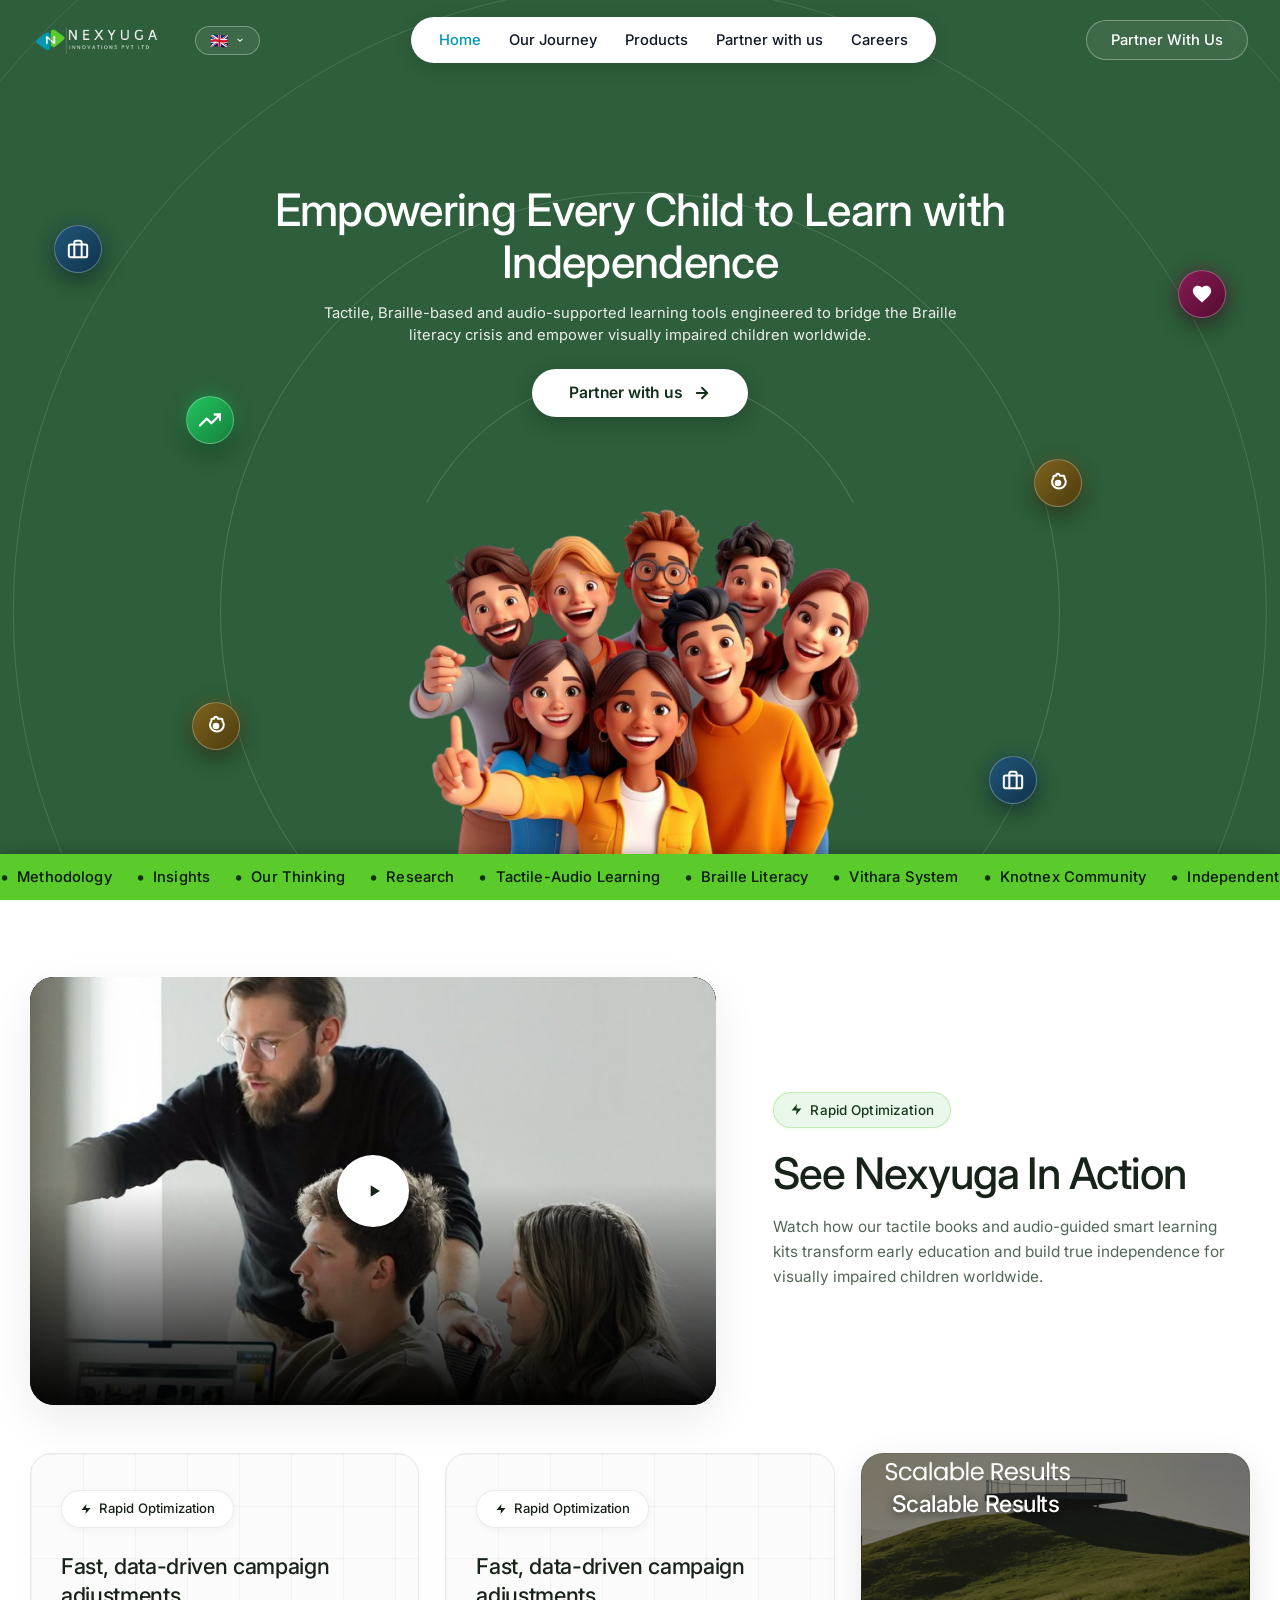
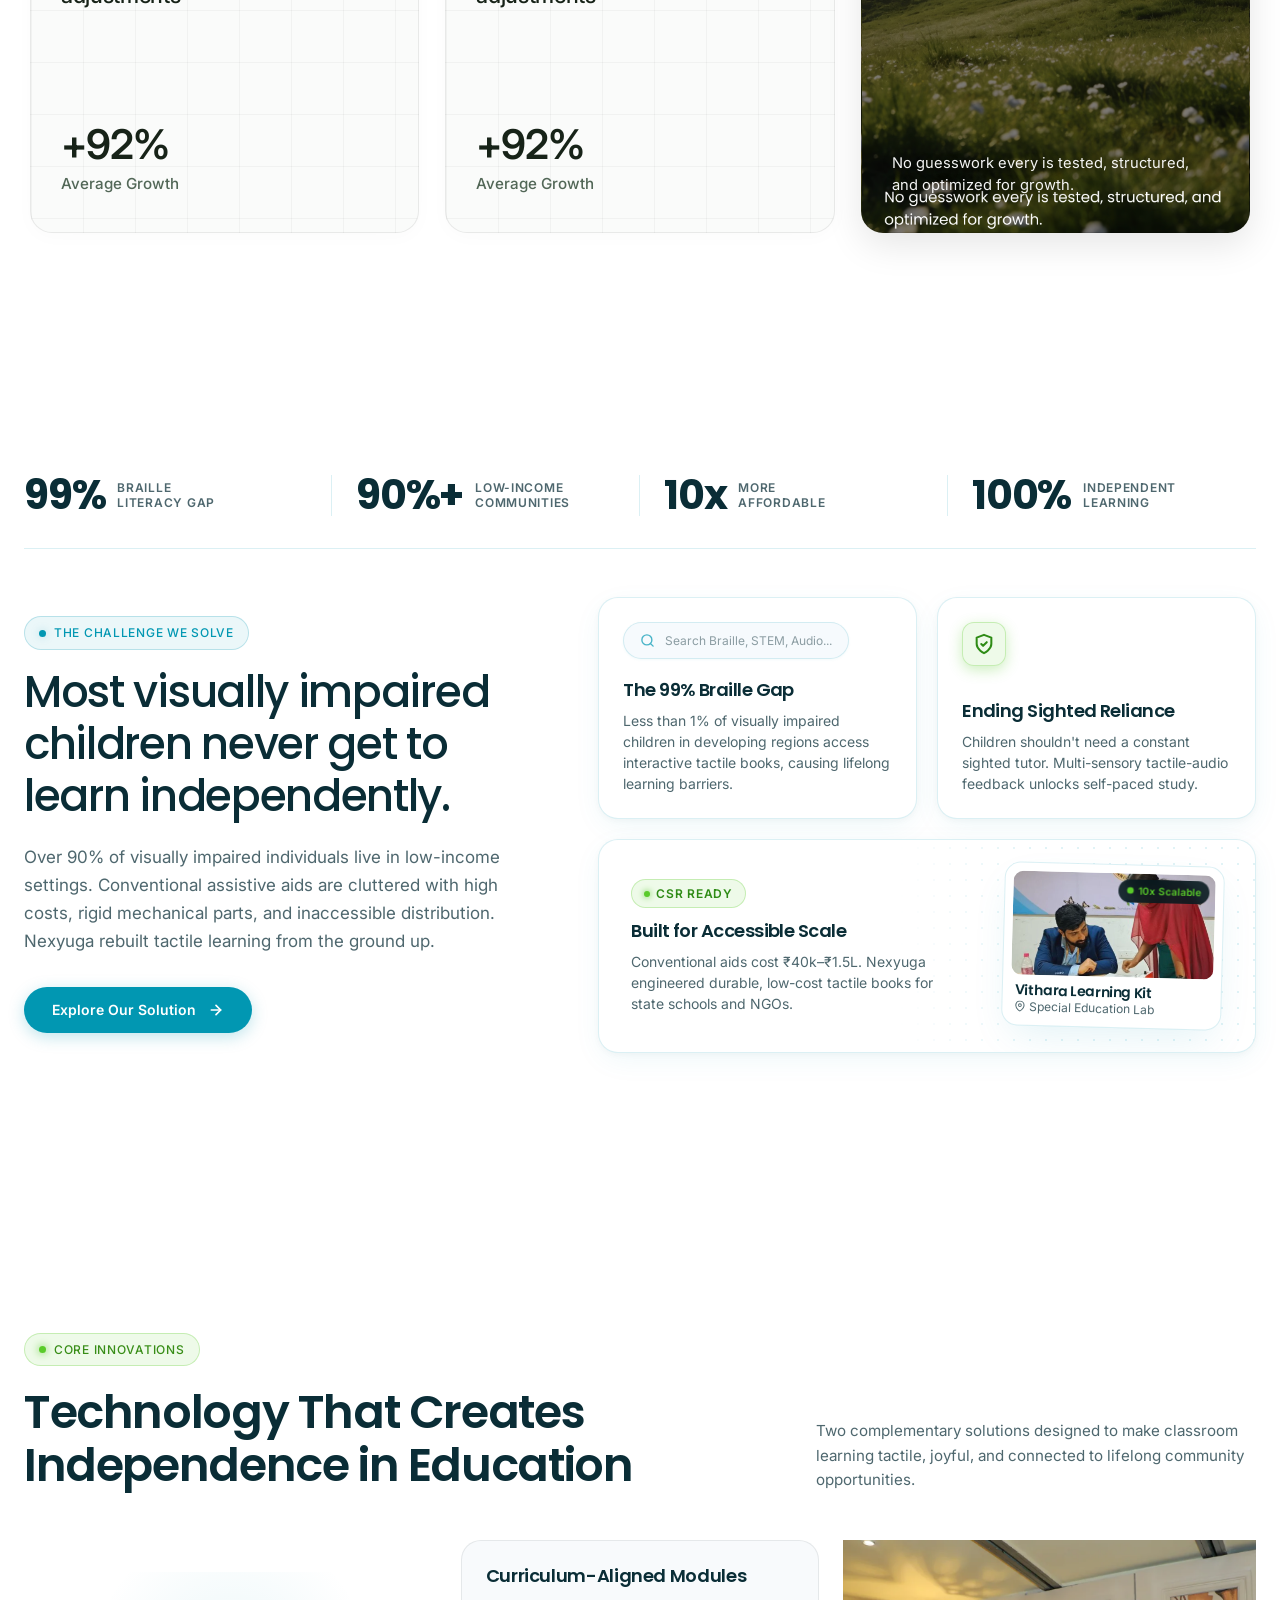
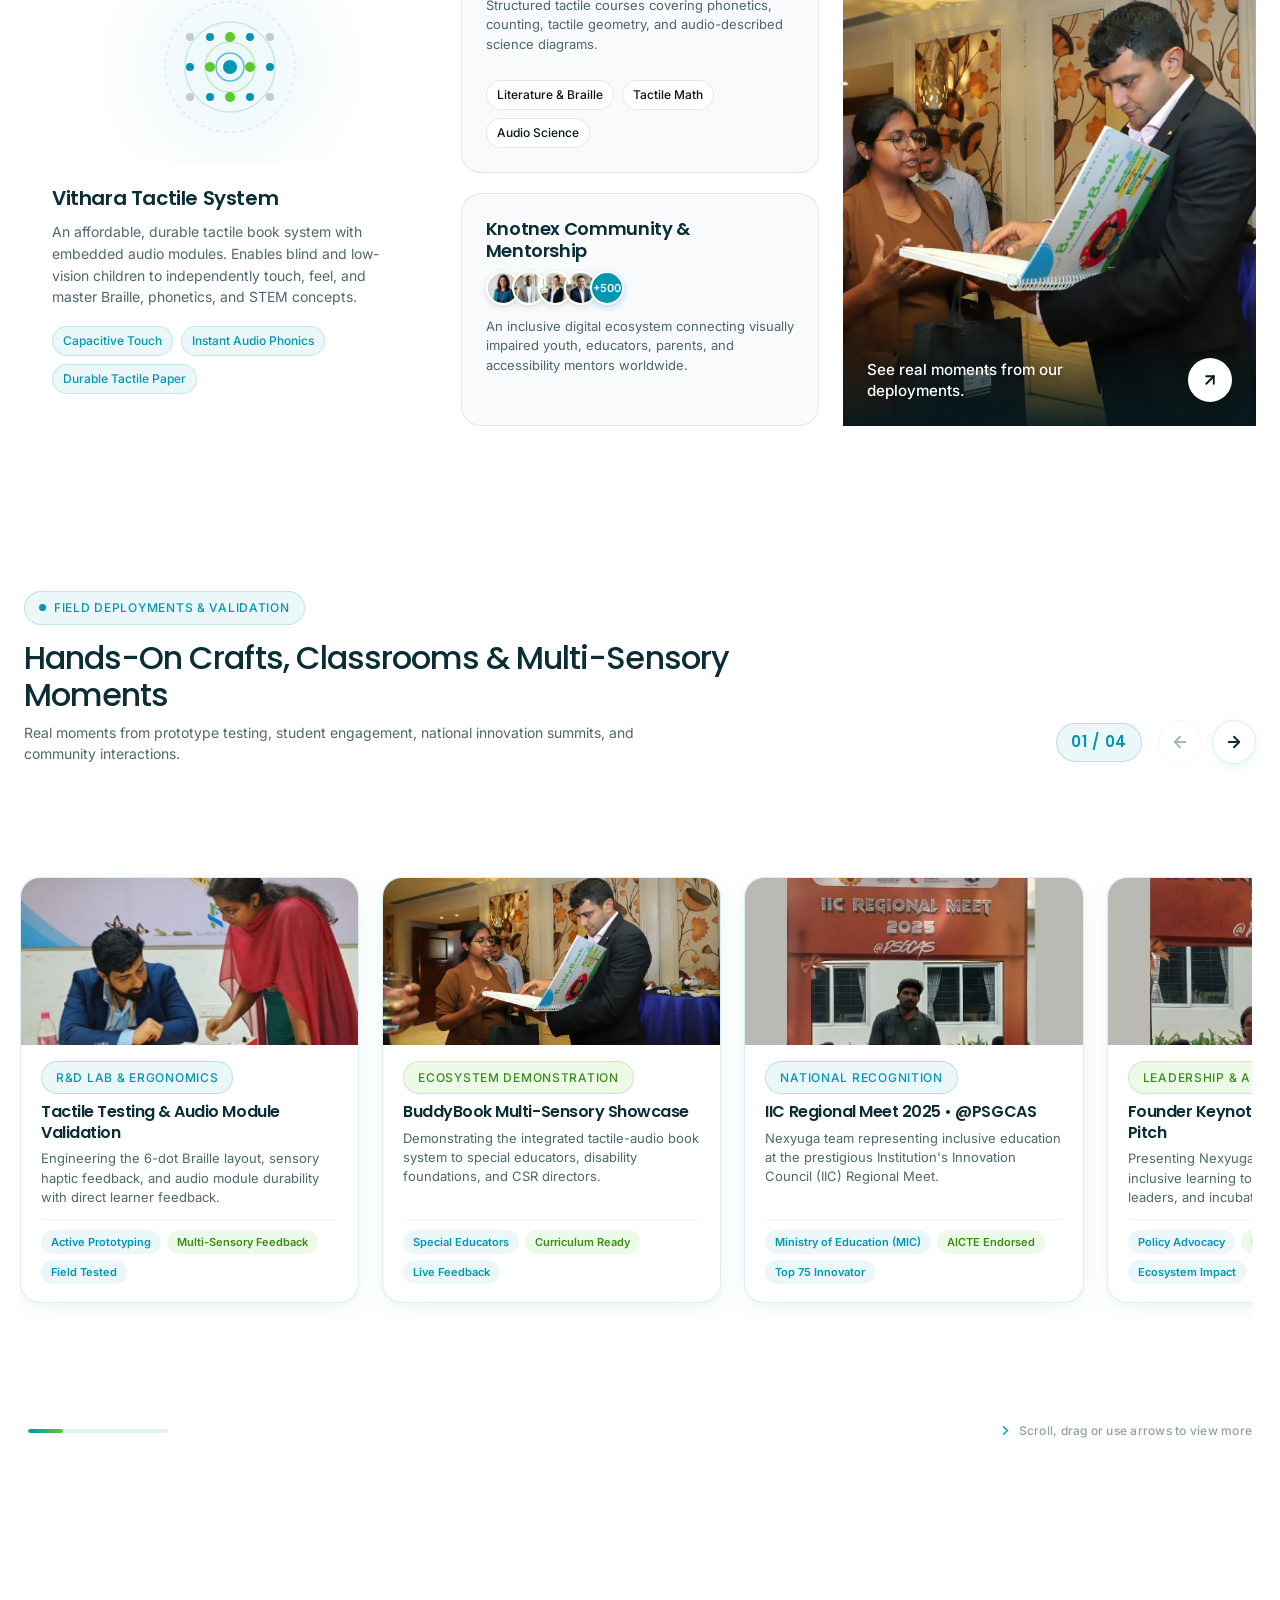
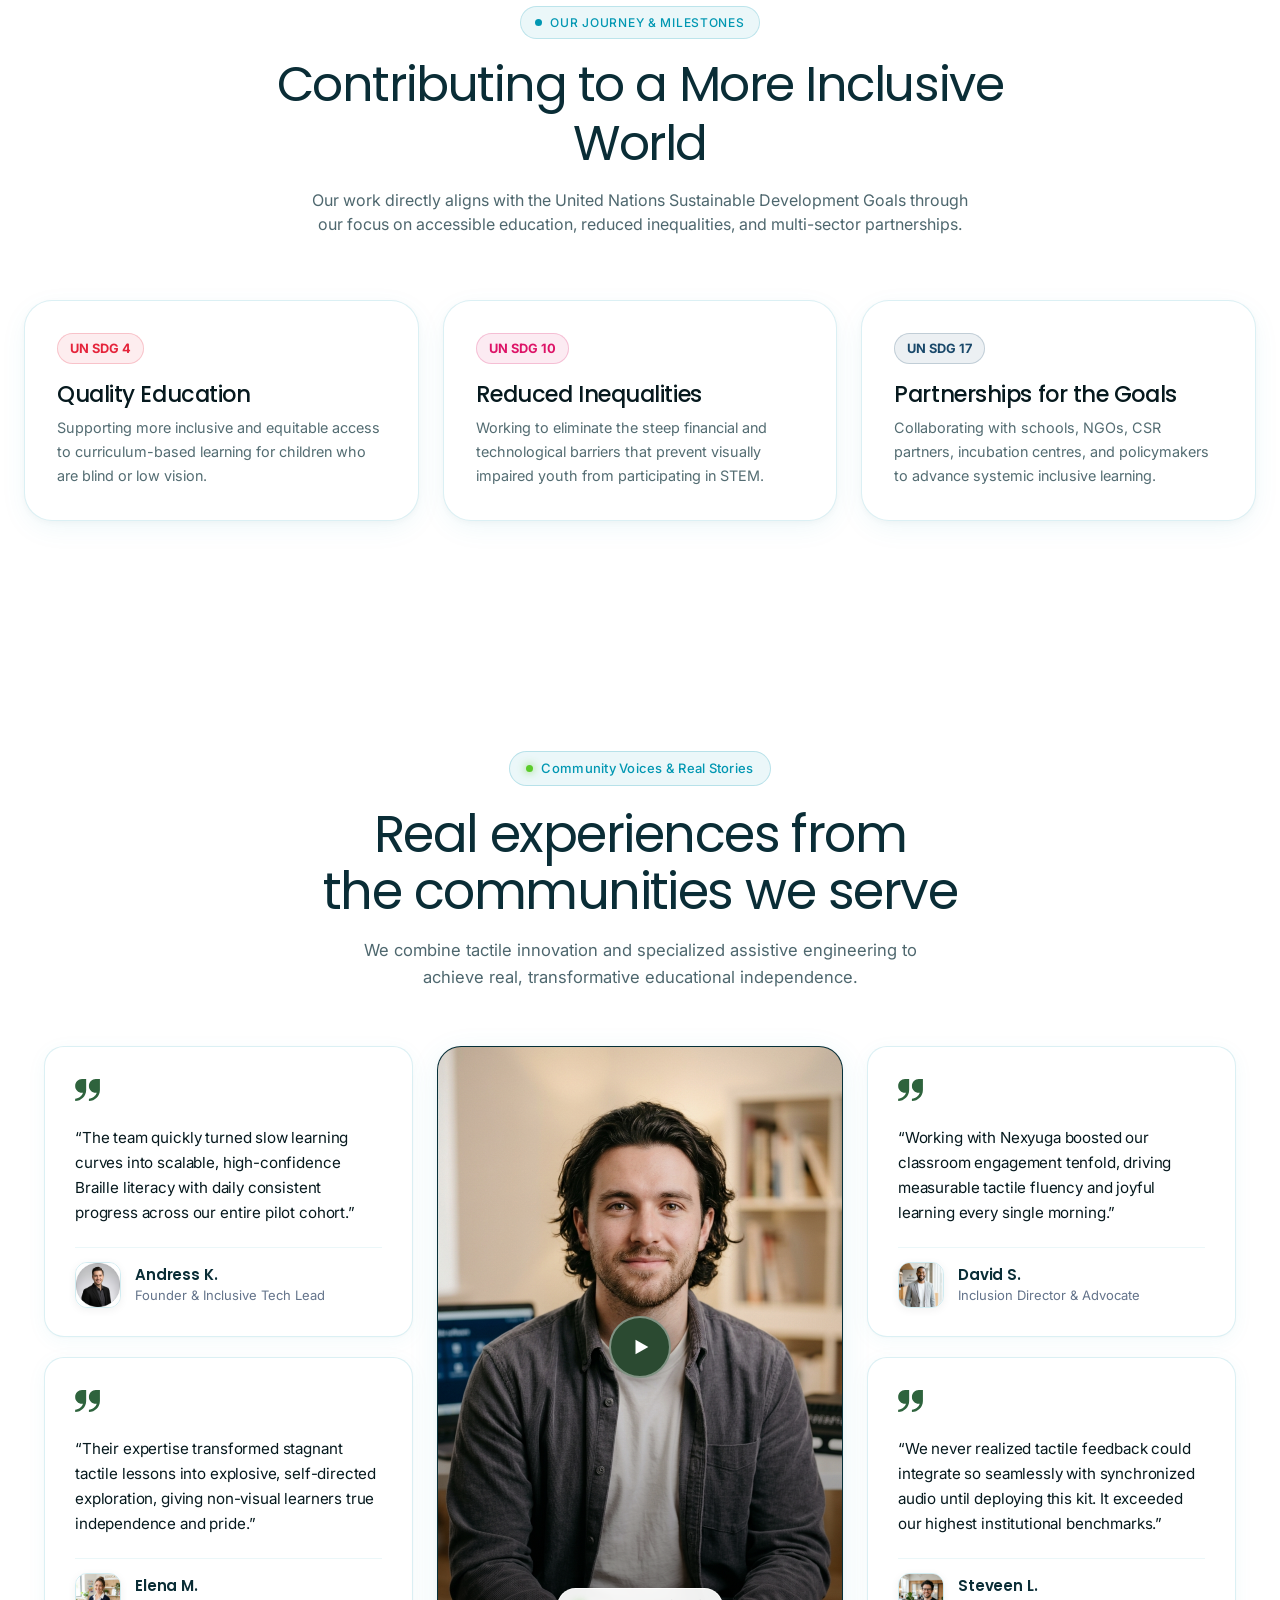
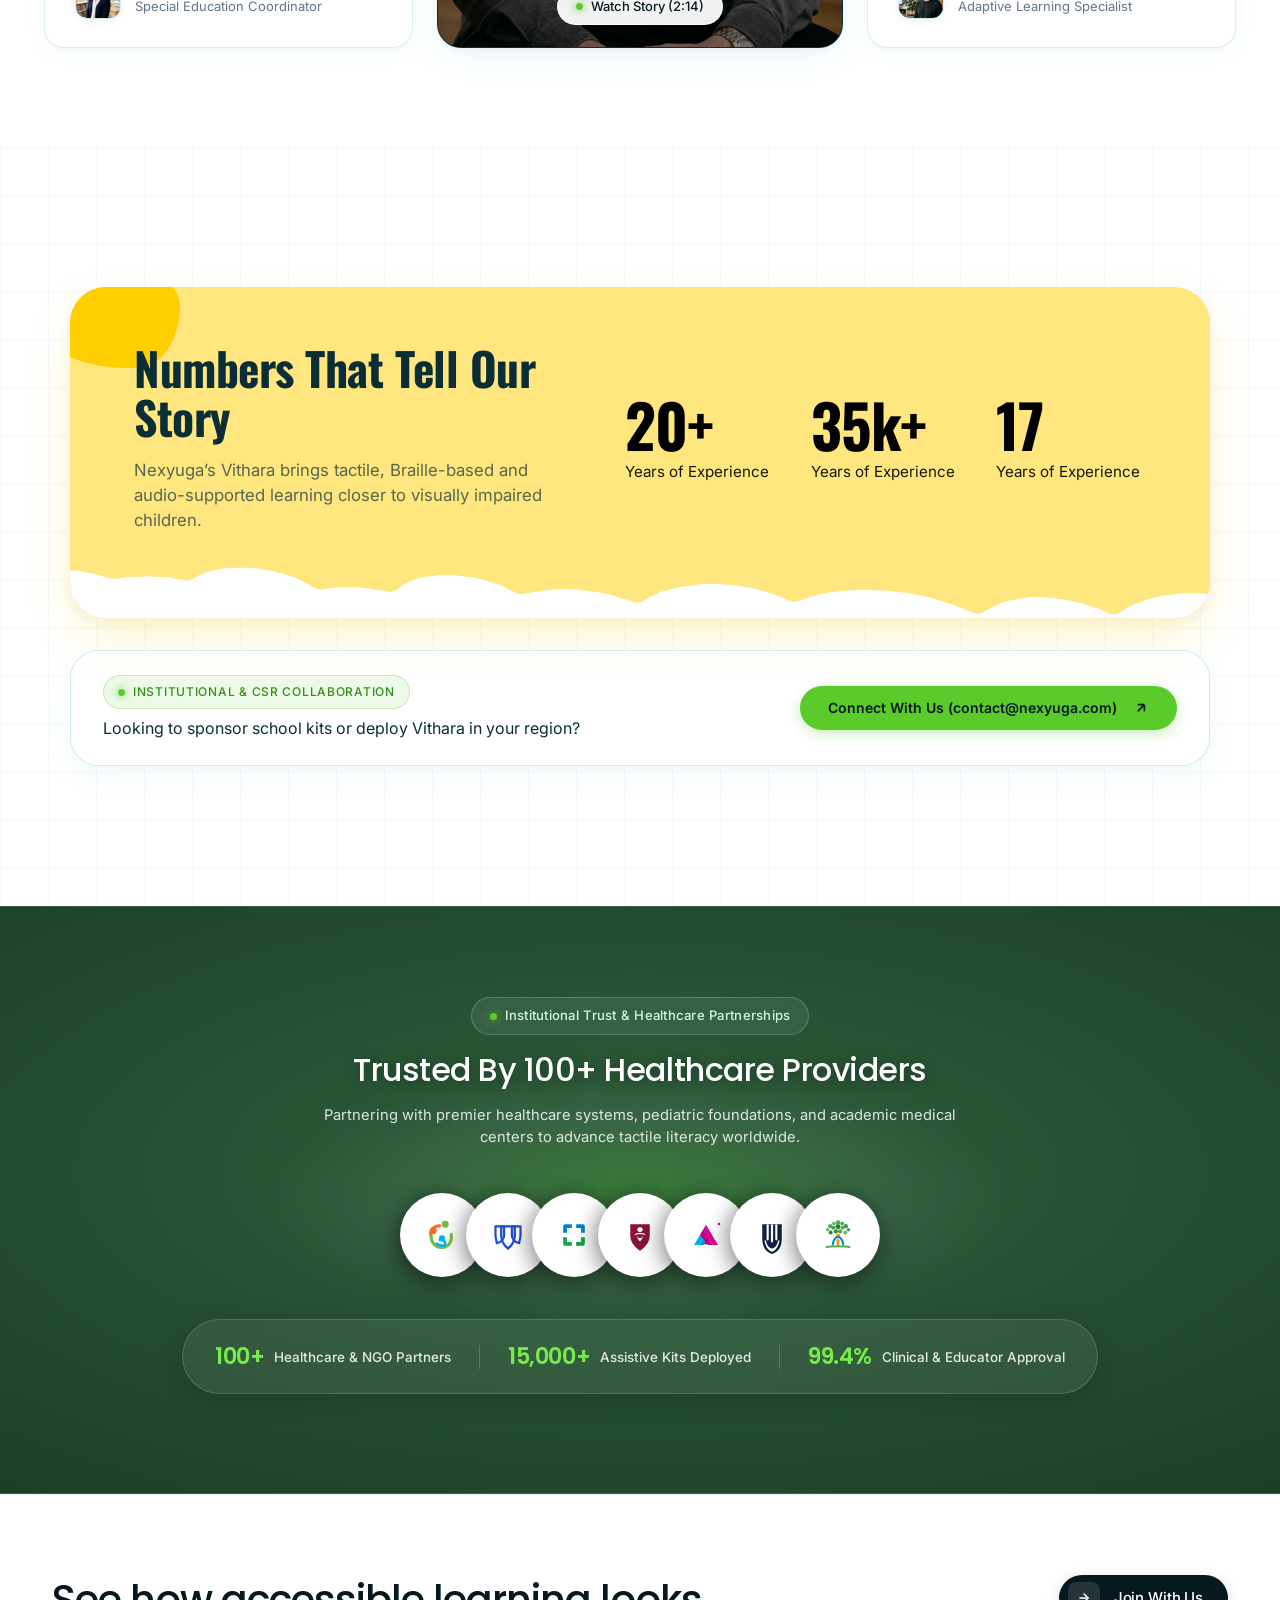
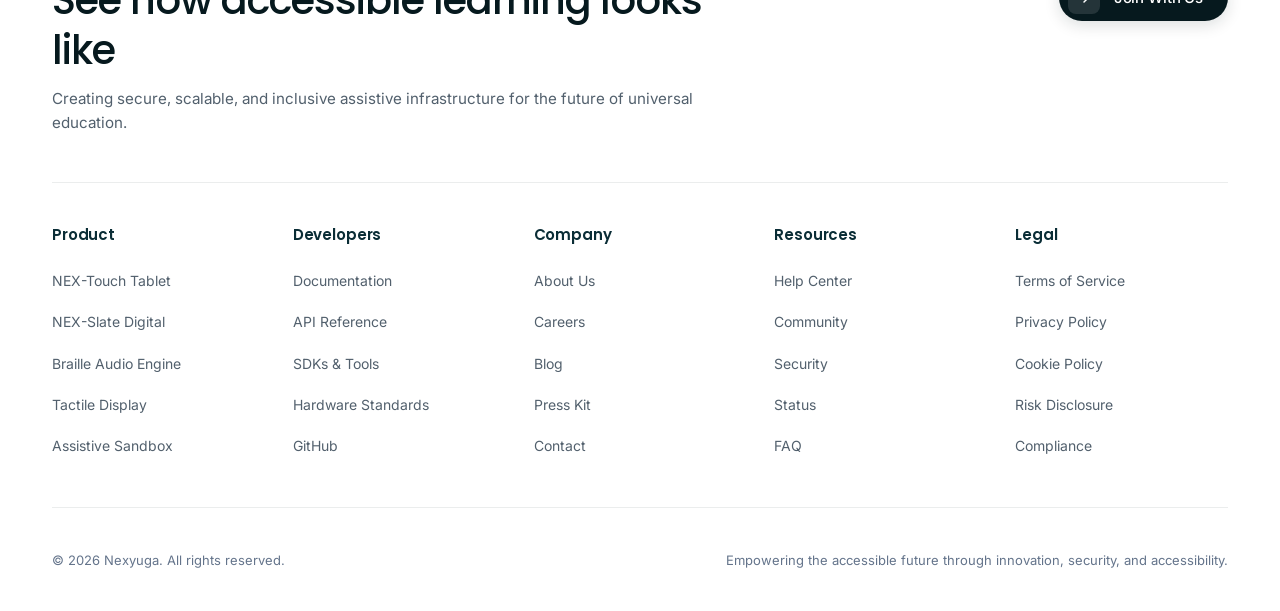
==== commit 8954c0d5: "Update website components, section 2 assets, and styles" ====
--- a/index.html
+++ b/index.html
@@ -22,10 +22,10 @@
   <link href="https://fonts.googleapis.com/css2?family=Inter:ital,wght@0,300;0,400;0,500;0,600;0,700;1,400&family=Oswald:wght@600;700&family=Poppins:ital,wght@0,300;0,400;0,500;0,600;0,700;1,400;1,700&display=swap" rel="stylesheet">
 
   <!-- Design System CSS (Adorbit Architecture with Nexyuga Blue & Green) -->
-  <link rel="stylesheet" href="css/tokens.css?v=18">
-  <link rel="stylesheet" href="css/base.css?v=18">
-  <link rel="stylesheet" href="css/components.css?v=18">
-  <link rel="stylesheet" href="css/main.css?v=18">
+  <link rel="stylesheet" href="css/tokens.css?v=20">
+  <link rel="stylesheet" href="css/base.css?v=20">
+  <link rel="stylesheet" href="css/components.css?v=20">
+  <link rel="stylesheet" href="css/main.css?v=20">
 </head>
 <body>
 
@@ -233,332 +233,503 @@
   </section>
 
   <!-- ==========================================================================
-       FEATURED VIDEO SHOWCASE SECTION (Adorbit Architecture - 2nd Section)
-       Spotlights the official Nexyuga assistive innovation YouTube video
+       SECOND SECTION (Exact Match to 2Nd section.png Reference Layout)
+       Top Row: Left Video Card + Right Header/Copy ("See Nexyuga In Action")
+       Bottom Row: 3 Feature Cards (2 Grid Metric Cards + 1 Scenic Scalable Results Card)
        ========================================================================== -->
   <section class="video-showcase-section" id="video-tour" aria-label="Nexyuga Product Video Showcase">
     <div class="video-showcase-container">
       
-      <!-- Adorbit Signature Kicker Pill -->
-      <div class="video-kicker-pill">
-        <span class="video-kicker-dot"></span>
-        <span>Assistive Technology In Action</span>
-      </div>
-
-      <!-- Section Title & Subtitle -->
-      <h2 class="video-section-title">See Nexyuga In Action</h2>
-      <p class="video-section-subtitle">
-        Watch how our tactile books and audio-guided smart learning kits transform early education and build true independence for visually impaired children worldwide.
-      </p>
-
-      <!-- Adorbit Featured Video Card Bezel -->
-      <div class="video-card-bezel" id="videoCardBezel">
-        <div class="video-card-inner" id="videoContainer" data-video-id="U79oCZsotd8">
-          
-          <!-- High-Res Thumbnail Poster & Interactive Overlay -->
-          <div class="video-poster-wrapper" id="videoPoster">
-            <img src="https://i.ytimg.com/vi/U79oCZsotd8/maxresdefault.jpg" 
-                 alt="Nexyuga Assistive Learning Kit Demonstration Video" 
-                 class="video-poster-img"
-                 loading="lazy">
-            <div class="video-poster-vignette"></div>
-
-            <!-- Adorbit-Style Pulsing Center Play Button -->
-            <button class="video-play-btn" id="videoPlayBtn" aria-label="Play Nexyuga demonstration video">
-              <span class="video-play-pulse video-pulse-1" aria-hidden="true"></span>
-              <span class="video-play-pulse video-pulse-2" aria-hidden="true"></span>
-              <span class="video-play-disc">
-                <svg class="video-play-icon" viewBox="0 0 24 24" fill="currentColor" aria-hidden="true">
-                  <path d="M8 5.14v13.72a1 1 0 0 0 1.5.86l11-6.86a1 1 0 0 0 0-1.72L9.5 4.28a1 1 0 0 0-1.5.86z"/>
-                </svg>
-              </span>
-            </button>
-
-            <!-- Bottom Floating Badges (Adorbit Signature Glass Elements) -->
-            <div class="video-floating-bar" aria-hidden="true">
-              <div class="video-floating-badge-left">
-                <span class="video-live-dot"></span>
-                <span class="video-badge-text">Nexyuga Innovations • Tactile Learning Kits</span>
-              </div>
-              <div class="video-floating-badge-right">
-                <svg width="15" height="15" viewBox="0 0 24 24" fill="none" stroke="currentColor" stroke-width="2.2" stroke-linecap="round" stroke-linejoin="round">
-                  <polygon points="11 5 6 9 2 9 2 15 6 15 11 19 11 5"></polygon>
-                  <path d="M15.54 8.46a5 5 0 0 1 0 7.07"></path>
-                  <path d="M19.07 4.93a10 10 0 0 1 0 14.14"></path>
-                </svg>
-                <span>Click to Watch Video</span>
-              </div>
-            </div>
-          </div>
-
-          <!-- YouTube Player Container (Loaded dynamically on user click) -->
-          <div class="video-iframe-slot" id="videoIframeSlot"></div>
-        </div>
-      </div>
-
-      <!-- External YouTube Link Pill -->
-      <div class="video-external-row">
-        <a href="https://youtu.be/U79oCZsotd8?si=mIFf_8U0kceyuQ2h" 
-           target="_blank" 
-           rel="noopener noreferrer" 
-           class="video-youtube-pill">
-          <svg class="youtube-svg-icon" viewBox="0 0 24 24" fill="currentColor" width="18" height="18" aria-hidden="true">
-            <path d="M23.498 6.186a3.016 3.016 0 0 0-2.122-2.136C19.505 3.545 12 3.545 12 3.545s-7.505 0-9.377.505A3.017 3.017 0 0 0 .502 6.186C0 8.07 0 12 0 12s0 3.93.502 5.814a3.016 3.016 0 0 0 2.122 2.136c1.871.505 9.376.505 9.376.505s7.505 0 9.377-.505a3.015 3.015 0 0 0 2.122-2.136C24 15.93 24 12 24 12s0-3.93-.502-5.814zM9.545 15.568V8.432L15.818 12l-6.273 3.568z"/>
-          </svg>
-          <span>Watch Directly on YouTube</span>
-          <svg width="13" height="13" viewBox="0 0 24 24" fill="none" stroke="currentColor" stroke-width="2.5" stroke-linecap="round" stroke-linejoin="round" aria-hidden="true">
-            <path d="M18 13v6a2 2 0 0 1-2 2H5a2 2 0 0 1-2-2V8a2 2 0 0 1 2-2h6"></path>
-            <polyline points="15 3 21 3 21 9"></polyline>
-            <line x1="10" y1="14" x2="21" y2="3"></line>
-          </svg>
-        </a>
+      <!-- Top Row: Video on Left, Header & Description on Right -->
+      <div class="section2-top-row">
+        
+        <!-- Left: Video Card Container with Centered Play Button -->
+        <div class="section2-video-card" id="videoCardBezel">
+          <div class="section2-video-inner" id="videoContainer" data-video-id="U79oCZsotd8">
+            <div class="video-poster-wrapper" id="videoPoster">
+              <img src="assets/images/section2_video_clean.png" 
+                   alt="Nexyuga Assistive Technology Demonstration Video" 
+                   class="video-poster-img"
+                   loading="lazy">
+
+              <!-- Centered White Circular Play Button with Dark Triangle -->
+              <button class="video-play-btn" id="videoPlayBtn" aria-label="Play Nexyuga demonstration video">
+                <span class="video-play-disc">
+                  <svg class="video-play-icon" viewBox="0 0 24 24" fill="currentColor" aria-hidden="true">
+                    <polygon points="8 5 19 12 8 19 8 5"></polygon>
+                  </svg>
+                </span>
+              </button>
+            </div>
+
+            <!-- Dynamic YouTube Embed Slot -->
+            <div class="video-iframe-slot" id="videoIframeSlot"></div>
+          </div>
+        </div>
+
+        <!-- Right: Text Content Column (Left-Aligned per Reference) -->
+        <div class="section2-text-col">
+          <div class="section2-kicker-pill">
+            <svg class="section2-pill-bolt" width="13" height="13" viewBox="0 0 24 24" fill="currentColor" aria-hidden="true">
+              <polygon points="13 2 3 14 12 14 11 22 21 10 12 10 13 2"></polygon>
+            </svg>
+            <span>Rapid Optimization</span>
+          </div>
+
+          <h2 class="section2-title">See Nexyuga In Action</h2>
+          <p class="section2-subtitle">
+            Watch how our tactile books and audio-guided smart learning kits transform early education and build true independence for visually impaired children worldwide.
+          </p>
+        </div>
+
+      </div>
+
+      <!-- Bottom Row: 3 Feature Cards Grid -->
+      <div class="section2-cards-grid">
+        
+        <!-- Card 1: Data-Driven Campaign Adjustments -->
+        <div class="section2-metric-card">
+          <div class="section2-card-pill">
+            <svg class="section2-card-bolt" width="12" height="12" viewBox="0 0 24 24" fill="currentColor" aria-hidden="true">
+              <polygon points="13 2 3 14 12 14 11 22 21 10 12 10 13 2"></polygon>
+            </svg>
+            <span>Rapid Optimization</span>
+          </div>
+          <h3 class="section2-card-heading">Fast, data-driven campaign adjustments</h3>
+          <div class="section2-card-metric-wrap">
+            <div class="section2-card-stat">+92%</div>
+            <div class="section2-card-stat-label">Average Growth</div>
+          </div>
+        </div>
+
+        <!-- Card 2: Data-Driven Campaign Adjustments -->
+        <div class="section2-metric-card">
+          <div class="section2-card-pill">
+            <svg class="section2-card-bolt" width="12" height="12" viewBox="0 0 24 24" fill="currentColor" aria-hidden="true">
+              <polygon points="13 2 3 14 12 14 11 22 21 10 12 10 13 2"></polygon>
+            </svg>
+            <span>Rapid Optimization</span>
+          </div>
+          <h3 class="section2-card-heading">Fast, data-driven campaign adjustments</h3>
+          <div class="section2-card-metric-wrap">
+            <div class="section2-card-stat">+92%</div>
+            <div class="section2-card-stat-label">Average Growth</div>
+          </div>
+        </div>
+
+        <!-- Card 3: Scalable Results Scenic Card -->
+        <div class="section2-scenic-card">
+          <h3 class="section2-scenic-heading">Scalable Results</h3>
+          <p class="section2-scenic-copy">No guesswork every is tested, structured, and optimized for growth.</p>
+        </div>
+
       </div>
 
     </div>
   </section>
 
   <!-- ==========================================================================
-       PROBLEM & MISSION SECTION (Editorial Light Canvas)
+       THE CHALLENGE WE SOLVE SECTION (Property Bento Reference Layout)
        ========================================================================== -->
   <section class="section section-light" id="about">
     <div class="container">
-      <div class="section-header">
-        <div style="display: flex; align-items: center; gap: 14px; margin-bottom: 4px;">
-          <img src="assets/images/logo-dark.png" alt="Nexyuga Logo" style="height: 32px; width: auto; object-fit: contain;">
-          <div class="badge-pill badge-teal-light">
-            <span class="badge-dot"></span>
+      
+      <!-- Top Stat Strip with Vertical Dividers (Matched to Reference) -->
+      <div class="challenge-stat-strip">
+        <div class="challenge-stat-item">
+          <div class="challenge-stat-number">99%</div>
+          <div class="challenge-stat-label-wrap">
+            <span>Braille</span>
+            <span>Literacy Gap</span>
+          </div>
+        </div>
+        <div class="challenge-stat-item">
+          <div class="challenge-stat-number">90%+</div>
+          <div class="challenge-stat-label-wrap">
+            <span>Low-Income</span>
+            <span>Communities</span>
+          </div>
+        </div>
+        <div class="challenge-stat-item">
+          <div class="challenge-stat-number">10x</div>
+          <div class="challenge-stat-label-wrap">
+            <span>More</span>
+            <span>Affordable</span>
+          </div>
+        </div>
+        <div class="challenge-stat-item">
+          <div class="challenge-stat-number">100%</div>
+          <div class="challenge-stat-label-wrap">
+            <span>Independent</span>
+            <span>Learning</span>
+          </div>
+        </div>
+      </div>
+
+      <!-- Main Two-Column Bento Row -->
+      <div class="challenge-main-row">
+        <!-- Left Column: Story, Title & Action -->
+        <div class="challenge-content-col">
+          <div class="challenge-eyebrow">
+            <span class="challenge-eyebrow-dot"></span>
             <span>The Challenge We Solve</span>
           </div>
-        </div>
-        <h2>Most Visually Impaired Children Never Get to Learn Independently</h2>
-        <p class="section-subtitle">
-          Over 90% of visually impaired individuals live in low-income settings. Conventional assistive aids are cluttered with high costs, rigid mechanical parts, and inaccessible distribution. Nexyuga rebuilt tactile learning from the ground up.
-        </p>
-      </div>
-
-      <div class="services-bento-grid">
-        <!-- Problem Card 1 -->
-        <div class="card-bento service-card-span-7">
-          <div class="card-icon-wrap">
-            <svg width="24" height="24" viewBox="0 0 24 24" fill="none" stroke="currentColor" stroke-width="2" stroke-linecap="round" stroke-linejoin="round">
-              <circle cx="12" cy="12" r="10"></circle>
-              <line x1="12" y1="8" x2="12" y2="12"></line>
-              <line x1="12" y1="16" x2="12.01" y2="16"></line>
+          <h2 class="challenge-main-heading">
+            Most visually impaired children never get to learn independently.
+          </h2>
+          <p class="challenge-lead-text">
+            Over 90% of visually impaired individuals live in low-income settings. Conventional assistive aids are cluttered with high costs, rigid mechanical parts, and inaccessible distribution. Nexyuga rebuilt tactile learning from the ground up.
+          </p>
+          <a href="#products" class="challenge-cta-btn btn-rolling">
+            <div class="btn-rolling-track">
+              <span class="btn-rolling-text">Explore Our Solution</span>
+              <span class="btn-rolling-text">Explore Our Solution</span>
+            </div>
+            <svg width="16" height="16" viewBox="0 0 24 24" fill="none" stroke="currentColor" stroke-width="2.5" stroke-linecap="round" stroke-linejoin="round">
+              <line x1="5" y1="12" x2="19" y2="12"></line>
+              <polyline points="12 5 19 12 12 19"></polyline>
             </svg>
-          </div>
-          <span class="badge-pill badge-blue" style="margin-bottom: 12px;">Severe Literacy Bottleneck</span>
-          <h3>The 99% Braille Literacy Gap</h3>
-          <p>
-            In developing regions, less than 1% of visually impaired children have access to interactive Braille or tactile books. Without early tactile literacy, children face permanent educational barriers in STEM and higher education.
-          </p>
-
-          <div class="problem-vs-box">
-            <div class="problem-col legacy">
-              <div class="problem-col-title">CONVENTIONAL AIDS</div>
-              <div class="problem-col-highlight">₹40,000 – ₹1,50,000</div>
-              <div class="problem-col-desc">Prohibitive cost for government schools &amp; NGOs</div>
-            </div>
-            <div class="problem-col nexyuga">
-              <div class="problem-col-title">NEXYUGA VITHARA</div>
-              <div class="problem-col-highlight">Accessible &amp; CSR-Ready</div>
-              <div class="problem-col-desc">Durable, tactile-audio books built for scale</div>
-            </div>
-          </div>
-        </div>
-
-        <!-- Problem Card 2 -->
-        <div class="card-bento service-card-span-5 green-accent">
-          <div class="card-icon-wrap">
-            <svg width="24" height="24" viewBox="0 0 24 24" fill="none" stroke="currentColor" stroke-width="2" stroke-linecap="round" stroke-linejoin="round">
-              <path d="M17 21v-2a4 4 0 0 0-4-4H5a4 4 0 0 0-4 4v2"></path>
-              <circle cx="9" cy="7" r="4"></circle>
-              <path d="M23 21v-2a4 4 0 0 0-3-3.87"></path>
-              <path d="M16 3.13a4 4 0 0 1 0 7.75"></path>
-            </svg>
-          </div>
-          <span class="badge-pill badge-green" style="margin-bottom: 12px;">Independence First</span>
-          <h3>Ending Complete Sighted Reliance</h3>
-          <p>
-            Children shouldn't need a continuous sighted tutor just to read a page. Vithara combines raised tactile diagrams with smart audio feedback so a child can explore and repeat independently at their own pace.
-          </p>
-        </div>
-      </div>
+          </a>
+        </div>
+
+        <!-- Right Column: 3 Bento Cards (2 Top Cards + 1 Wide Bottom Card) -->
+        <div class="challenge-bento-grid">
+          <!-- Card 1: Mock Search Pill / Braille Literacy Gap -->
+          <div class="challenge-card">
+            <div class="challenge-mock-search" aria-hidden="true">
+              <svg width="15" height="15" viewBox="0 0 24 24" fill="none" stroke="currentColor" stroke-width="2.2" stroke-linecap="round" stroke-linejoin="round">
+                <circle cx="11" cy="11" r="8"></circle>
+                <line x1="21" y1="21" x2="16.65" y2="16.65"></line>
+              </svg>
+              <span>Search Braille, STEM, Audio...</span>
+            </div>
+            <div>
+              <h3 class="challenge-card-title">The 99% Braille Gap</h3>
+              <p class="challenge-card-desc">
+                Less than 1% of visually impaired children in developing regions access interactive tactile books, causing lifelong learning barriers.
+              </p>
+            </div>
+          </div>
+
+          <!-- Card 2: Green Shield Icon / Ending Sighted Reliance -->
+          <div class="challenge-card">
+            <div class="challenge-shield-icon" aria-hidden="true">
+              <svg width="22" height="22" viewBox="0 0 24 24" fill="none" stroke="currentColor" stroke-width="2.2" stroke-linecap="round" stroke-linejoin="round">
+                <path d="M12 22s8-4 8-10V5l-8-3-8 3v7c0 6 8 10 8 10z"></path>
+                <polyline points="9 12 11 14 15 10"></polyline>
+              </svg>
+            </div>
+            <div>
+              <h3 class="challenge-card-title">Ending Sighted Reliance</h3>
+              <p class="challenge-card-desc">
+                Children shouldn't need a constant sighted tutor. Multi-sensory tactile-audio feedback unlocks self-paced study.
+              </p>
+            </div>
+          </div>
+
+          <!-- Card 3: Wide Card with Badge & Floating Preview Card -->
+          <div class="challenge-card-wide">
+            <div class="challenge-map-bg" aria-hidden="true"></div>
+            
+            <div class="challenge-wide-left">
+              <div class="challenge-hot-badge">
+                <span class="challenge-badge-dot"></span>
+                <span>CSR Ready</span>
+              </div>
+              <h3 class="challenge-card-title">Built for Accessible Scale</h3>
+              <p class="challenge-card-desc">
+                Conventional aids cost ₹40k–₹1.5L. Nexyuga engineered durable, low-cost tactile books for state schools and NGOs.
+              </p>
+            </div>
+
+            <div class="challenge-wide-right">
+              <div class="challenge-preview-card">
+                <div class="challenge-preview-img-wrap">
+                  <img src="assets/images/gallery_prototype_testing.png" alt="Vithara Tactile Learning Kit" class="challenge-preview-img" loading="lazy">
+                  <span class="challenge-preview-chip">
+                    <svg width="8" height="8" viewBox="0 0 24 24" fill="currentColor"><circle cx="12" cy="12" r="10"/></svg>
+                    10x Scalable
+                  </span>
+                </div>
+                <div class="challenge-preview-meta">
+                  <h4 class="challenge-preview-title">Vithara Learning Kit</h4>
+                  <div class="challenge-preview-loc">
+                    <svg width="11" height="11" viewBox="0 0 24 24" fill="none" stroke="currentColor" stroke-width="2.2" stroke-linecap="round" stroke-linejoin="round">
+                      <path d="M21 10c0 7-9 13-9 13s-9-6-9-13a9 9 0 0 1 18 0z"></path>
+                      <circle cx="12" cy="10" r="3"></circle>
+                    </svg>
+                    <span>Special Education Lab</span>
+                  </div>
+                </div>
+              </div>
+            </div>
+          </div>
+        </div>
+      </div>
+
     </div>
   </section>
 
   <!-- ==========================================================================
-       PRODUCTS SECTION (Vithara & Knotnex Bento Grid)
+       PRODUCTS SECTION (Reference-Inspired Core Innovations Bento)
        ========================================================================== -->
   <section class="section section-light" id="products">
     <div class="container">
-      <div class="section-header">
-        <div class="badge-pill badge-green">
-          <span class="badge-dot"></span>
-          <span>Core Innovations</span>
-        </div>
-        <h2>Technology That Creates Independence in Education</h2>
-        <p class="section-subtitle">
-          Two complementary solutions designed to make classroom learning tactile, joyful, and connected to lifelong community opportunities.
-        </p>
-      </div>
-
-      <div class="services-bento-grid">
-        <!-- Product 1: Vithara -->
-        <div class="card-bento service-card-span-7">
-          <div class="card-icon-wrap">
-            <svg width="24" height="24" viewBox="0 0 24 24" fill="none" stroke="currentColor" stroke-width="2" stroke-linecap="round" stroke-linejoin="round">
-              <path d="M4 19.5A2.5 2.5 0 0 1 6.5 17H20"/>
-              <path d="M6.5 2H20v20H6.5A2.5 2.5 0 0 1 4 19.5v-15A2.5 2.5 0 0 1 6.5 2z"/>
+      <!-- Reference-Style Split Header -->
+      <div class="ref-tech-header-split">
+        <div class="ref-tech-header-left">
+          <div class="badge-pill badge-green" style="margin-bottom: 8px;">
+            <span class="badge-dot"></span>
+            <span>Core Innovations</span>
+          </div>
+          <h2 class="ref-section-title-big">Technology That Creates Independence in Education</h2>
+        </div>
+        <div class="ref-tech-header-right">
+          <p class="ref-section-subtitle-right">
+            Two complementary solutions designed to make classroom learning tactile, joyful, and connected to lifelong community opportunities.
+          </p>
+        </div>
+      </div>
+
+      <!-- Reference-Style 3-Column Bento Grid -->
+      <div class="ref-tech-bento-grid">
+        <!-- Col 1: Vithara Tactile Audio Innovation Card (with dot matrix illustration) -->
+        <div class="ref-card ref-card-tactile">
+          <div class="ref-tactile-illustration-wrap" aria-hidden="true">
+            <svg width="220" height="150" viewBox="0 0 220 150" fill="none" xmlns="http://www.w3.org/2000/svg">
+              <!-- Concentric soundwaves/ripples -->
+              <circle cx="110" cy="75" r="65" stroke="rgba(1, 151, 178, 0.12)" stroke-width="1.5" stroke-dasharray="4 4" />
+              <circle cx="110" cy="75" r="45" stroke="rgba(1, 151, 178, 0.18)" stroke-width="1.5" />
+              <circle cx="110" cy="75" r="25" stroke="rgba(90, 203, 42, 0.3)" stroke-width="1.5" />
+              <!-- Dot Matrix Grid -->
+              <circle cx="70" cy="45" r="4" fill="rgba(6, 25, 30, 0.2)" />
+              <circle cx="90" cy="45" r="4" fill="#0197B2" />
+              <circle cx="110" cy="45" r="5" fill="#5ACB2A" />
+              <circle cx="130" cy="45" r="4" fill="#0197B2" />
+              <circle cx="150" cy="45" r="4" fill="rgba(6, 25, 30, 0.2)" />
+              
+              <circle cx="70" cy="75" r="4" fill="#0197B2" />
+              <circle cx="90" cy="75" r="5" fill="#5ACB2A" />
+              <circle cx="110" cy="75" r="7" fill="#0197B2" />
+              <circle cx="130" cy="75" r="5" fill="#5ACB2A" />
+              <circle cx="150" cy="75" r="4" fill="#0197B2" />
+              
+              <circle cx="70" cy="105" r="4" fill="rgba(6, 25, 30, 0.2)" />
+              <circle cx="90" cy="105" r="4" fill="#0197B2" />
+              <circle cx="110" cy="105" r="5" fill="#5ACB2A" />
+              <circle cx="130" cy="105" r="4" fill="#0197B2" />
+              <circle cx="150" cy="105" r="4" fill="rgba(6, 25, 30, 0.2)" />
+
+              <!-- Active pulse indicators -->
+              <circle cx="110" cy="75" r="14" stroke="#0197B2" stroke-width="1.5" opacity="0.6"/>
             </svg>
           </div>
-          <div style="display: flex; gap: 8px; margin-bottom: 12px;">
-            <span class="badge-pill badge-blue">Product 01</span>
-            <span class="badge-pill badge-green">Tactile &amp; Audio</span>
-          </div>
-          <h3>Meet Vithara</h3>
-          <p>
-            An affordable, durable tactile book system with embedded audio modules. Enables blind and low-vision children to independently touch, feel, and master Braille, STEM concepts, and foundational literacy without constant supervision.
+          <div>
+            <h3 class="ref-card-title-lg">Vithara Tactile System</h3>
+            <p class="ref-card-desc-clean">
+              An affordable, durable tactile book system with embedded audio modules. Enables blind and low-vision children to independently touch, feel, and master Braille, phonetics, and STEM concepts.
+            </p>
+            <div class="ref-micro-tags">
+              <span class="ref-micro-tag">Capacitive Touch</span>
+              <span class="ref-micro-tag">Instant Audio Phonics</span>
+              <span class="ref-micro-tag">Durable Tactile Paper</span>
+            </div>
+          </div>
+        </div>
+
+        <!-- Col 2: Stacked Subcards (Curriculum & Community) -->
+        <div class="ref-stacked-col">
+          <!-- Top Subcard: Curriculum -->
+          <div class="ref-subcard">
+            <div>
+              <h3 class="ref-subcard-title">Curriculum-Aligned Modules</h3>
+              <p class="ref-subcard-desc">
+                Structured tactile courses covering phonetics, counting, tactile geometry, and audio-described science diagrams.
+              </p>
+            </div>
+            <div class="ref-sub-pills">
+              <span class="ref-sub-pill">Literature &amp; Braille</span>
+              <span class="ref-sub-pill">Tactile Math</span>
+              <span class="ref-sub-pill">Audio Science</span>
+            </div>
+          </div>
+
+          <!-- Bottom Subcard: Community & Mentorship (with Avatar Stack) -->
+          <div class="ref-subcard">
+            <div>
+              <h3 class="ref-subcard-title">Knotnex Community &amp; Mentorship</h3>
+              <div class="ref-avatar-stack">
+                <img src="assets/images/testimonial-priya.jpg" alt="Priya" class="ref-avatar">
+                <img src="assets/images/testimonial-david.jpg" alt="David" class="ref-avatar">
+                <img src="assets/images/testimonial-elena.jpg" alt="Elena" class="ref-avatar">
+                <img src="assets/images/testimonial-marcus.jpg" alt="Marcus" class="ref-avatar">
+                <span class="ref-avatar-counter">+500</span>
+              </div>
+              <p class="ref-subcard-desc">
+                An inclusive digital ecosystem connecting visually impaired youth, educators, parents, and accessibility mentors worldwide.
+              </p>
+            </div>
+          </div>
+        </div>
+
+        <!-- Col 3: Tall Image Card with Overlay and Circular White Arrow -->
+        <div class="ref-card ref-card-tall">
+          <img src="assets/images/gallery_buddybook_presentation.png" alt="Classroom and Partner Demonstration" class="ref-tall-img" loading="lazy">
+          <div class="ref-tall-overlay">
+            <span class="ref-tall-text">See real moments from our deployments.</span>
+            <a href="#gallery" class="ref-btn-arrow-white" aria-label="View Field Deployments">
+              <svg width="18" height="18" viewBox="0 0 24 24" fill="none" stroke="currentColor" stroke-width="2.5" stroke-linecap="round" stroke-linejoin="round">
+                <line x1="7" y1="17" x2="17" y2="7"></line>
+                <polyline points="7 7 17 7 17 17"></polyline>
+              </svg>
+            </a>
+          </div>
+        </div>
+      </div>
+    </div>
+  </section>
+
+  <!-- ==========================================================================
+       VISUAL GALLERY & FIELD DEPLOYMENTS (Single Desktop Frame Side-Scroll Carousel)
+       ========================================================================== -->
+  <section class="section section-light gallery-frame-section" id="gallery">
+    <div class="container gallery-container">
+      
+      <!-- Split Header: Title on Left • Controls & Counter on Right -->
+      <div class="gallery-header-row">
+        <div class="gallery-header-text">
+          <div class="badge-pill badge-teal-light" style="margin-bottom: 8px;">
+            <span class="badge-dot"></span>
+            <span>Field Deployments &amp; Validation</span>
+          </div>
+          <h2 class="gallery-section-title">Hands-On Crafts, Classrooms &amp; Multi-Sensory Moments</h2>
+          <p class="gallery-section-subtitle">
+            Real moments from prototype testing, student engagement, national innovation summits, and community interactions.
           </p>
-
-          <div style="display: grid; grid-template-columns: repeat(3, 1fr); gap: 12px; margin-top: var(--space-6);">
-            <div style="background: #f6fafd; padding: 14px; border-radius: 12px; border: 1px solid rgba(1, 151, 178, 0.12);">
-              <div style="font-weight: 600; color: var(--color-brand-blue); font-size: 0.85rem;">Literature</div>
-              <div style="font-size: 0.75rem; color: var(--color-text-muted); margin-top: 4px;">Alphabets, Braille letters, phonics</div>
-            </div>
-            <div style="background: #f6fafd; padding: 14px; border-radius: 12px; border: 1px solid rgba(1, 151, 178, 0.12);">
-              <div style="font-weight: 600; color: #2e7d32; font-size: 0.85rem;">Mathematics</div>
-              <div style="font-size: 0.75rem; color: var(--color-text-muted); margin-top: 4px;">Counting, shapes, tactile geometry</div>
-            </div>
-            <div style="background: #f6fafd; padding: 14px; border-radius: 12px; border: 1px solid rgba(1, 151, 178, 0.12);">
-              <div style="font-weight: 600; color: var(--color-brand-blue); font-size: 0.85rem;">Science</div>
-              <div style="font-size: 0.75rem; color: var(--color-text-muted); margin-top: 4px;">Audio-described diagrams &amp; textures</div>
-            </div>
-          </div>
-        </div>
-
-        <!-- Product 2: Knotnex -->
-        <div class="card-bento service-card-span-5 green-accent">
-          <div class="card-icon-wrap">
-            <svg width="24" height="24" viewBox="0 0 24 24" fill="none" stroke="currentColor" stroke-width="2" stroke-linecap="round" stroke-linejoin="round">
-              <circle cx="18" cy="5" r="3"></circle>
-              <circle cx="6" cy="12" r="3"></circle>
-              <circle cx="18" cy="19" r="3"></circle>
-              <line x1="8.59" y1="13.51" x2="15.42" y2="17.49"></line>
-              <line x1="15.41" y1="6.51" x2="8.59" y2="10.49"></line>
-            </svg>
-          </div>
-          <div style="display: flex; gap: 8px; margin-bottom: 12px;">
-            <span class="badge-pill badge-green">Product 02</span>
-            <span class="badge-pill badge-dark">Digital Network</span>
-          </div>
-          <h3>Meet Knotnex</h3>
-          <p>
-            An inclusive digital ecosystem connecting visually impaired youth, educators, parents, and accessibility mentors. Discover tactile study guides, peer mentorship, audio learning repositories, and assistive career opportunities.
-          </p>
-
-          <div style="margin-top: auto; padding-top: var(--space-4);">
-            <div class="metric-pill green" style="width: 100%; justify-content: center; padding: 10px;">
-              Accessible Resources • Mentorship • Peer Community
-            </div>
-          </div>
-        </div>
-      </div>
-    </div>
-  </section>
-
-  <!-- ==========================================================================
-       VISUAL GALLERY & FIELD DEPLOYMENTS (Using User Images)
-       ========================================================================== -->
-  <section class="section section-light" id="gallery">
-    <div class="container">
-      <div class="section-header">
-        <div class="badge-pill badge-teal-light">
-          <span class="badge-dot"></span>
-          <span>Field Deployments &amp; Validation</span>
-        </div>
-        <h2>Hands-On Crafts, Classrooms &amp; Multi-Sensory Moments</h2>
-        <p class="section-subtitle">
-          Real moments from prototype testing, student engagement, national innovation summits, and community interactions.
-        </p>
-      </div>
-
-      <div class="projects-grid">
-        <!-- Gallery 1: Prototype Testing -->
-        <article class="project-card">
-          <div class="project-image-wrap">
-            <img src="assets/images/gallery_prototype_testing.png" alt="Prototype Testing and Hardware Prototyping" loading="lazy">
-          </div>
-          <div class="project-content">
-            <span class="badge-pill badge-blue" style="margin-bottom: 12px;">R&amp;D Lab &amp; Ergonomics</span>
-            <h3>Tactile Testing &amp; Audio Module Validation</h3>
-            <p>
-              Engineering the 6-dot Braille layout, sensory haptic feedback, and audio module durability with direct learner feedback.
-            </p>
-            <div class="project-metrics-row">
-              <span class="metric-pill">Active Prototyping</span>
-              <span class="metric-pill green">Multi-Sensory Feedback</span>
-              <span class="metric-pill">Field Tested</span>
-            </div>
-          </div>
-        </article>
-
-        <!-- Gallery 2: BuddyBook Presentation -->
-        <article class="project-card">
-          <div class="project-image-wrap">
-            <img src="assets/images/gallery_buddybook_presentation.png" alt="BuddyBook Presentation to Partners" loading="lazy">
-          </div>
-          <div class="project-content">
-            <span class="badge-pill badge-green" style="margin-bottom: 12px;">Ecosystem Demonstration</span>
-            <h3>BuddyBook Multi-Sensory Showcase</h3>
-            <p>
-              Demonstrating the integrated tactile-audio book system to special educators, disability foundations, and CSR directors.
-            </p>
-            <div class="project-metrics-row">
-              <span class="metric-pill">Special Educators</span>
-              <span class="metric-pill green">Curriculum Ready</span>
-              <span class="metric-pill">Live Feedback</span>
-            </div>
-          </div>
-        </article>
-
-        <!-- Gallery 3: Team at IIC Meet -->
-        <article class="project-card">
-          <div class="project-image-wrap">
-            <img src="assets/images/gallery_iic_meet_2025_team.png" alt="Nexyuga Team at IIC Meet 2025" loading="lazy">
-          </div>
-          <div class="project-content">
-            <span class="badge-pill badge-blue" style="margin-bottom: 12px;">National Recognition</span>
-            <h3>IIC Regional Meet 2025 • @PSGCAS</h3>
-            <p>
-              Nexyuga team representing inclusive education at the prestigious Institution's Innovation Council (IIC) Regional Meet.
-            </p>
-            <div class="project-metrics-row">
-              <span class="metric-pill">Ministry of Education (MIC)</span>
-              <span class="metric-pill green">AICTE Endorsed</span>
-              <span class="metric-pill">Top 75 Innovator</span>
-            </div>
-          </div>
-        </article>
-
-        <!-- Gallery 4: Founder Presentation -->
-        <article class="project-card">
-          <div class="project-image-wrap">
-            <img src="assets/images/gallery_iic_meet_2025_founder.png" alt="Founder Presentation at IIC Meet 2025" loading="lazy">
-          </div>
-          <div class="project-content">
-            <span class="badge-pill badge-green" style="margin-bottom: 12px;">Leadership &amp; Advocacy</span>
-            <h3>Founder Keynote &amp; Assistive Tech Pitch</h3>
-            <p>
-              Presenting Nexyuga’s vision for affordable inclusive learning to policymakers, venture leaders, and incubation directors.
-            </p>
-            <div class="project-metrics-row">
-              <span class="metric-pill">Policy Advocacy</span>
-              <span class="metric-pill green">Inclusive STEM</span>
-              <span class="metric-pill">Ecosystem Impact</span>
-            </div>
-          </div>
-        </article>
-      </div>
+        </div>
+
+        <!-- Carousel Navigation Controls & Counter -->
+        <div class="gallery-nav-group">
+          <span class="gallery-counter" id="galleryCounter" aria-live="polite">01 / 04</span>
+          <div class="gallery-nav-buttons">
+            <button class="gallery-nav-btn gallery-nav-prev" id="galleryPrevBtn" aria-label="Previous gallery slide" title="Previous slide">
+              <svg width="18" height="18" viewBox="0 0 24 24" fill="none" stroke="currentColor" stroke-width="2.5" stroke-linecap="round" stroke-linejoin="round">
+                <path d="M19 12H5M12 19l-7-7 7-7"/>
+              </svg>
+            </button>
+            <button class="gallery-nav-btn gallery-nav-next" id="galleryNextBtn" aria-label="Next gallery slide" title="Next slide">
+              <svg width="18" height="18" viewBox="0 0 24 24" fill="none" stroke="currentColor" stroke-width="2.5" stroke-linecap="round" stroke-linejoin="round">
+                <path d="M5 12h14M12 5l7 7-7 7"/>
+              </svg>
+            </button>
+          </div>
+        </div>
+      </div>
+
+      <!-- Horizontal Side-Scroll Viewport -->
+      <div class="gallery-carousel-viewport" id="galleryViewport" tabindex="0" role="region" aria-label="Field Deployments Side-Scroll Carousel">
+        <div class="gallery-carousel-track" id="galleryTrack">
+          
+          <!-- Card 1: Prototype Testing -->
+          <article class="gallery-card" data-index="0">
+            <div class="gallery-card-img-wrap">
+              <img src="assets/images/gallery_prototype_testing.png" alt="Prototype Testing and Hardware Prototyping" loading="lazy">
+            </div>
+            <div class="gallery-card-body">
+              <div class="gallery-card-badge">
+                <span class="badge-pill badge-blue">R&amp;D Lab &amp; Ergonomics</span>
+              </div>
+              <h3 class="gallery-card-title">Tactile Testing &amp; Audio Module Validation</h3>
+              <p class="gallery-card-desc">
+                Engineering the 6-dot Braille layout, sensory haptic feedback, and audio module durability with direct learner feedback.
+              </p>
+              <div class="gallery-card-tags">
+                <span class="metric-pill">Active Prototyping</span>
+                <span class="metric-pill green">Multi-Sensory Feedback</span>
+                <span class="metric-pill">Field Tested</span>
+              </div>
+            </div>
+          </article>
+
+          <!-- Card 2: BuddyBook Presentation -->
+          <article class="gallery-card" data-index="1">
+            <div class="gallery-card-img-wrap">
+              <img src="assets/images/gallery_buddybook_presentation.png" alt="BuddyBook Presentation to Partners" loading="lazy">
+            </div>
+            <div class="gallery-card-body">
+              <div class="gallery-card-badge">
+                <span class="badge-pill badge-green">Ecosystem Demonstration</span>
+              </div>
+              <h3 class="gallery-card-title">BuddyBook Multi-Sensory Showcase</h3>
+              <p class="gallery-card-desc">
+                Demonstrating the integrated tactile-audio book system to special educators, disability foundations, and CSR directors.
+              </p>
+              <div class="gallery-card-tags">
+                <span class="metric-pill">Special Educators</span>
+                <span class="metric-pill green">Curriculum Ready</span>
+                <span class="metric-pill">Live Feedback</span>
+              </div>
+            </div>
+          </article>
+
+          <!-- Card 3: Team at IIC Meet -->
+          <article class="gallery-card" data-index="2">
+            <div class="gallery-card-img-wrap">
+              <img src="assets/images/gallery_iic_meet_2025_team.png" alt="Nexyuga Team at IIC Meet 2025" loading="lazy">
+            </div>
+            <div class="gallery-card-body">
+              <div class="gallery-card-badge">
+                <span class="badge-pill badge-blue">National Recognition</span>
+              </div>
+              <h3 class="gallery-card-title">IIC Regional Meet 2025 • @PSGCAS</h3>
+              <p class="gallery-card-desc">
+                Nexyuga team representing inclusive education at the prestigious Institution's Innovation Council (IIC) Regional Meet.
+              </p>
+              <div class="gallery-card-tags">
+                <span class="metric-pill">Ministry of Education (MIC)</span>
+                <span class="metric-pill green">AICTE Endorsed</span>
+                <span class="metric-pill">Top 75 Innovator</span>
+              </div>
+            </div>
+          </article>
+
+          <!-- Card 4: Founder Presentation -->
+          <article class="gallery-card" data-index="3">
+            <div class="gallery-card-img-wrap">
+              <img src="assets/images/gallery_iic_meet_2025_founder.png" alt="Founder Presentation at IIC Meet 2025" loading="lazy">
+            </div>
+            <div class="gallery-card-body">
+              <div class="gallery-card-badge">
+                <span class="badge-pill badge-green">Leadership &amp; Advocacy</span>
+              </div>
+              <h3 class="gallery-card-title">Founder Keynote &amp; Assistive Tech Pitch</h3>
+              <p class="gallery-card-desc">
+                Presenting Nexyuga’s vision for affordable inclusive learning to policymakers, venture leaders, and incubation directors.
+              </p>
+              <div class="gallery-card-tags">
+                <span class="metric-pill">Policy Advocacy</span>
+                <span class="metric-pill green">Inclusive STEM</span>
+                <span class="metric-pill">Ecosystem Impact</span>
+              </div>
+            </div>
+          </article>
+
+        </div>
+      </div>
+
+      <!-- Footer Bar: Visual Progress Track & Side Scroll Hint -->
+      <div class="gallery-footer-row">
+        <div class="gallery-progress-track" aria-hidden="true">
+          <div class="gallery-progress-thumb" id="galleryProgress"></div>
+        </div>
+        <div class="gallery-scroll-hint">
+          <svg width="15" height="15" viewBox="0 0 24 24" fill="none" stroke="currentColor" stroke-width="2.2" stroke-linecap="round" stroke-linejoin="round" aria-hidden="true">
+            <polyline points="9 18 15 12 9 6"></polyline>
+          </svg>
+          <span>Scroll, drag or use arrows to view more</span>
+        </div>
+      </div>
+
     </div>
   </section>
 
@@ -1073,6 +1244,6 @@
   </footer>
 
   <!-- Scripts -->
-  <script src="js/main.js?v=18"></script>
+  <script src="js/main.js?v=20"></script>
 </body>
 </html>
--- a/css/components.css
+++ b/css/components.css
@@ -544,6 +544,744 @@
 }
 
 /* ==========================================================================
+   4B. REFERENCE-STYLE EDITORIAL & BENTO LAYOUTS (Problem & Core Innovations)
+   ========================================================================== */
+
+/* ==========================================================================
+   THE CHALLENGE WE SOLVE SECTION (Property Bento Reference Architecture)
+   ========================================================================== */
+
+/* 1. Top Stat Strip with Vertical Dividers */
+.challenge-stat-strip {
+  display: grid;
+  grid-template-columns: repeat(4, 1fr);
+  gap: 0;
+  padding: var(--space-4) 0 var(--space-8);
+  border-bottom: 1px solid var(--color-border);
+  margin-bottom: var(--space-12);
+}
+
+.challenge-stat-item {
+  display: flex;
+  align-items: center;
+  justify-content: flex-start;
+  padding: 0 var(--space-6);
+  border-right: 1px solid var(--color-border);
+  gap: var(--space-3);
+}
+
+.challenge-stat-item:first-child {
+  padding-left: 0;
+}
+
+.challenge-stat-item:last-child {
+  border-right: none;
+  padding-right: 0;
+}
+
+.challenge-stat-number {
+  font-family: var(--font-heading);
+  font-size: clamp(2.25rem, 3.2vw, 2.75rem);
+  font-weight: var(--weight-bold);
+  color: var(--color-text-secondary);
+  letter-spacing: var(--tracking-tight);
+  line-height: 1;
+  flex-shrink: 0;
+}
+
+.challenge-stat-label-wrap {
+  display: flex;
+  flex-direction: column;
+  justify-content: center;
+  font-family: var(--font-body);
+  font-size: var(--text-xs);
+  font-weight: var(--weight-semibold);
+  letter-spacing: var(--tracking-wide);
+  color: var(--color-text-muted);
+  line-height: var(--leading-snug);
+  text-transform: uppercase;
+}
+
+/* 2. Main Two-Column Layout */
+.challenge-main-row {
+  display: grid;
+  grid-template-columns: 1fr 1.25fr;
+  gap: var(--space-12);
+  align-items: center;
+}
+
+/* Left Content Column */
+.challenge-content-col {
+  max-width: 520px;
+  display: flex;
+  flex-direction: column;
+  align-items: flex-start;
+}
+
+.challenge-eyebrow {
+  display: inline-flex;
+  align-items: center;
+  gap: var(--space-2);
+  padding: 6px 14px;
+  border-radius: var(--radius-pill);
+  font-family: var(--font-body);
+  font-size: var(--text-xs);
+  font-weight: var(--weight-medium);
+  letter-spacing: var(--tracking-wide);
+  text-transform: uppercase;
+  color: var(--color-brand-blue);
+  background-color: var(--color-brand-blue-tint);
+  border: 1px solid var(--color-brand-blue-border);
+  margin-bottom: var(--space-4);
+  width: fit-content;
+  transition: var(--transition-normal);
+}
+
+.challenge-eyebrow-dot {
+  width: 7px;
+  height: 7px;
+  border-radius: 50%;
+  background-color: var(--color-brand-blue);
+  box-shadow: 0 0 8px var(--color-brand-blue-glow);
+  animation: pulseDot 2s infinite ease-in-out;
+  flex-shrink: 0;
+}
+
+.challenge-main-heading {
+  font-family: var(--font-heading);
+  font-size: clamp(2rem, 3.4vw, 3rem);
+  font-weight: 500;
+  line-height: 1.2;
+  color: var(--color-text-secondary);
+  letter-spacing: var(--tracking-tight);
+  margin: 0 0 var(--space-5) 0;
+}
+
+.challenge-lead-text {
+  font-family: var(--font-body);
+  font-size: 1.0625rem;
+  line-height: var(--leading-relaxed);
+  color: var(--color-text-muted);
+  margin: 0 0 var(--space-8) 0;
+  max-width: 500px;
+}
+
+.challenge-cta-btn {
+  display: inline-flex;
+  align-items: center;
+  gap: var(--space-3);
+  background-color: var(--color-brand-blue);
+  color: #ffffff;
+  padding: 13px 28px;
+  border-radius: var(--radius-pill);
+  font-family: var(--font-body);
+  font-size: var(--text-sm);
+  font-weight: var(--weight-semibold);
+  letter-spacing: var(--tracking-normal);
+  text-decoration: none;
+  box-shadow: 0 4px 16px var(--color-brand-blue-glow);
+  transition: var(--transition-normal);
+  cursor: pointer;
+  position: relative;
+  overflow: hidden;
+}
+
+.challenge-cta-btn:hover {
+  background-color: var(--color-brand-blue-hover);
+  box-shadow: var(--shadow-blue-glow);
+  transform: translateY(-2px);
+  color: #ffffff;
+}
+
+.challenge-cta-btn svg {
+  transition: transform 0.25s var(--ease-out-expo);
+  flex-shrink: 0;
+}
+
+.challenge-cta-btn:hover svg {
+  transform: translateX(4px);
+}
+
+/* Right Bento Grid */
+.challenge-bento-grid {
+  display: grid;
+  grid-template-columns: repeat(2, 1fr);
+  gap: var(--space-5);
+}
+
+/* Base Bento Card */
+.challenge-card {
+  background-color: var(--color-bg-card);
+  border: 1px solid var(--color-border);
+  border-radius: var(--radius-xl);
+  padding: var(--space-6);
+  transition: transform 0.3s var(--ease-out-expo), box-shadow 0.3s ease, border-color 0.3s ease;
+  display: flex;
+  flex-direction: column;
+  justify-content: space-between;
+  min-height: 200px;
+  box-shadow: var(--shadow-card);
+  box-sizing: border-box;
+}
+
+.challenge-card:hover {
+  transform: translateY(-4px);
+  border-color: var(--color-border-blue);
+  box-shadow: var(--shadow-card-dark);
+}
+
+/* Mock Search Pill (Card 1) */
+.challenge-mock-search {
+  display: flex;
+  align-items: center;
+  gap: 10px;
+  background-color: var(--color-bg-page-alt);
+  border: 1px solid var(--color-border);
+  border-radius: var(--radius-pill);
+  padding: 8px 16px;
+  font-family: var(--font-body);
+  font-size: var(--text-xs);
+  color: var(--color-text-faint);
+  margin-bottom: var(--space-5);
+  box-shadow: var(--shadow-subtle);
+  width: fit-content;
+  max-width: 100%;
+  box-sizing: border-box;
+}
+
+.challenge-mock-search svg {
+  color: var(--color-brand-blue);
+  opacity: 0.7;
+  flex-shrink: 0;
+}
+
+.challenge-card-title {
+  font-family: var(--font-heading);
+  font-size: var(--text-lg);
+  font-weight: var(--weight-semibold);
+  color: var(--color-text-secondary);
+  letter-spacing: var(--tracking-tight);
+  line-height: var(--leading-snug);
+  margin: 0 0 var(--space-2) 0;
+}
+
+.challenge-card-desc {
+  font-family: var(--font-body);
+  font-size: var(--text-sm);
+  line-height: var(--leading-normal);
+  color: var(--color-text-muted);
+  margin: 0;
+}
+
+/* Green Shield Icon (Card 2) */
+.challenge-shield-icon {
+  width: 44px;
+  height: 44px;
+  border-radius: var(--radius-md);
+  background-color: var(--color-brand-green-tint);
+  border: 1px solid var(--color-brand-green-border);
+  color: #2e8b15;
+  display: flex;
+  align-items: center;
+  justify-content: center;
+  margin-bottom: var(--space-5);
+  box-shadow: 0 4px 14px var(--color-brand-green-glow);
+  transition: transform 0.3s ease;
+}
+
+.challenge-card:hover .challenge-shield-icon {
+  transform: scale(1.08);
+}
+
+/* Wide Bottom Card (Card 3) */
+.challenge-card-wide {
+  grid-column: span 2;
+  background-color: var(--color-bg-card);
+  border: 1px solid var(--color-border);
+  border-radius: var(--radius-xl);
+  padding: var(--space-6) var(--space-8);
+  position: relative;
+  overflow: hidden;
+  display: flex;
+  align-items: center;
+  justify-content: space-between;
+  gap: var(--space-6);
+  min-height: 200px;
+  box-shadow: var(--shadow-card);
+  transition: transform 0.3s var(--ease-out-expo), box-shadow 0.3s ease, border-color 0.3s ease;
+  box-sizing: border-box;
+}
+
+.challenge-card-wide:hover {
+  transform: translateY(-4px);
+  border-color: var(--color-border-blue);
+  box-shadow: var(--shadow-card-dark);
+}
+
+.challenge-wide-left {
+  flex: 1;
+  max-width: 320px;
+  z-index: 2;
+}
+
+.challenge-hot-badge {
+  display: inline-flex;
+  align-items: center;
+  gap: 6px;
+  background-color: var(--color-brand-green-tint);
+  border: 1px solid var(--color-brand-green-border);
+  color: #2e8b15;
+  font-family: var(--font-body);
+  font-size: var(--text-xs);
+  font-weight: var(--weight-semibold);
+  letter-spacing: var(--tracking-wide);
+  padding: 4px 12px;
+  border-radius: var(--radius-pill);
+  text-transform: uppercase;
+  margin-bottom: var(--space-3);
+}
+
+.challenge-badge-dot {
+  width: 6px;
+  height: 6px;
+  border-radius: 50%;
+  background-color: var(--color-brand-green);
+  box-shadow: 0 0 6px var(--color-brand-green);
+}
+
+/* Faint Vector Map Background on Wide Card */
+.challenge-map-bg {
+  position: absolute;
+  top: 0;
+  right: 0;
+  width: 55%;
+  height: 100%;
+  pointer-events: none;
+  opacity: 0.55;
+  background-image: radial-gradient(rgba(1, 151, 178, 0.22) 1.2px, transparent 1.2px);
+  background-size: 16px 16px;
+  mask-image: linear-gradient(to right, transparent 0%, black 40%);
+  -webkit-mask-image: linear-gradient(to right, transparent 0%, black 40%);
+}
+
+/* Floating Preview Card */
+.challenge-wide-right {
+  position: relative;
+  z-index: 2;
+  flex-shrink: 0;
+}
+
+.challenge-preview-card {
+  width: 220px;
+  background-color: #ffffff;
+  border-radius: var(--radius-lg);
+  border: 1px solid var(--color-border);
+  box-shadow: var(--shadow-card-dark);
+  padding: var(--space-2);
+  transform: rotate(1.5deg);
+  transition: transform 0.35s var(--ease-out-expo), box-shadow 0.35s ease;
+  box-sizing: border-box;
+}
+
+.challenge-card-wide:hover .challenge-preview-card {
+  transform: rotate(0deg) translateY(-4px);
+  box-shadow: var(--shadow-elevated);
+}
+
+.challenge-preview-img-wrap {
+  width: 100%;
+  height: 104px;
+  border-radius: 10px;
+  overflow: hidden;
+  position: relative;
+}
+
+.challenge-preview-img {
+  width: 100%;
+  height: 100%;
+  object-fit: cover;
+  display: block;
+}
+
+.challenge-preview-chip {
+  position: absolute;
+  top: 6px;
+  right: 6px;
+  background-color: rgba(6, 25, 30, 0.88);
+  backdrop-filter: blur(6px);
+  -webkit-backdrop-filter: blur(6px);
+  color: var(--color-brand-green);
+  font-family: var(--font-body);
+  font-size: 0.625rem;
+  font-weight: var(--weight-semibold);
+  padding: 3px 8px;
+  border-radius: var(--radius-pill);
+  display: flex;
+  align-items: center;
+  gap: 4px;
+}
+
+.challenge-preview-meta {
+  padding: 8px 4px 4px;
+}
+
+.challenge-preview-title {
+  font-family: var(--font-heading);
+  font-size: var(--text-sm);
+  font-weight: var(--weight-semibold);
+  color: var(--color-text-secondary);
+  margin: 0 0 2px 0;
+  letter-spacing: var(--tracking-tight);
+  line-height: var(--leading-tight);
+}
+
+.challenge-preview-loc {
+  display: flex;
+  align-items: center;
+  gap: 4px;
+  font-family: var(--font-body);
+  font-size: var(--text-xs);
+  color: var(--color-text-muted);
+  line-height: 1;
+}
+
+/* ==========================================================================
+   SECTION 2: TECHNOLOGY & INNOVATION BENTO (Matched to "Why Choose Us" Reference)
+   ========================================================================== */
+
+/* Split Header (Left: Big Title, Right: Subtitle) */
+.ref-tech-header-split {
+  display: flex;
+  justify-content: space-between;
+  align-items: flex-end;
+  gap: 48px;
+  margin-bottom: 48px;
+  flex-wrap: wrap;
+}
+
+.ref-tech-header-left {
+  flex: 1;
+  min-width: 320px;
+  max-width: 640px;
+}
+
+.ref-tech-header-right {
+  flex: 1;
+  min-width: 280px;
+  max-width: 440px;
+}
+
+.ref-section-title-big {
+  font-family: var(--font-heading, 'Poppins', sans-serif);
+  font-size: clamp(2rem, 3.6vw, 3rem);
+  font-weight: 600;
+  color: #06191E;
+  letter-spacing: -0.03em;
+  line-height: 1.15;
+  margin: 12px 0 0 0;
+}
+
+.ref-section-subtitle-right {
+  font-family: var(--font-body, 'Inter', sans-serif);
+  font-size: 0.95rem;
+  line-height: 1.6;
+  color: #52606D;
+  margin: 0;
+}
+
+/* 3-Column Bento Grid */
+.ref-tech-bento-grid {
+  display: grid;
+  grid-template-columns: 1.15fr 1fr 1.15fr;
+  gap: 24px;
+  align-items: stretch;
+}
+
+/* Column 1: Tactile Map / Hardware Card */
+.ref-card-tactile {
+  padding: 32px 28px;
+  justify-content: space-between;
+}
+
+.ref-tactile-illustration-wrap {
+  width: 100%;
+  height: 190px;
+  display: flex;
+  align-items: center;
+  justify-content: center;
+  margin-bottom: 24px;
+  background: radial-gradient(circle at center, rgba(1, 151, 178, 0.08) 0%, transparent 70%);
+  border-radius: 16px;
+  position: relative;
+  overflow: hidden;
+}
+
+.ref-card-title-lg {
+  font-family: var(--font-heading, 'Poppins', sans-serif);
+  font-size: 1.25rem;
+  font-weight: 600;
+  color: #06191E;
+  letter-spacing: -0.02em;
+  margin: 0 0 10px 0;
+}
+
+.ref-card-desc-clean {
+  font-family: var(--font-body, 'Inter', sans-serif);
+  font-size: 0.875rem;
+  line-height: 1.55;
+  color: #52606D;
+  margin: 0 0 18px 0;
+}
+
+.ref-micro-tags {
+  display: flex;
+  flex-wrap: wrap;
+  gap: 8px;
+}
+
+.ref-micro-tag {
+  font-size: 0.75rem;
+  font-weight: 500;
+  color: #0197B2;
+  background-color: rgba(1, 151, 178, 0.08);
+  border: 1px solid rgba(1, 151, 178, 0.18);
+  padding: 4px 10px;
+  border-radius: 999px;
+}
+
+/* Column 2: Stacked Subcards */
+.ref-stacked-col {
+  display: flex;
+  flex-direction: column;
+  gap: 20px;
+}
+
+.ref-subcard {
+  background-color: #F8FAFC;
+  border: 1px solid rgba(6, 25, 30, 0.08);
+  border-radius: 20px;
+  padding: 24px;
+  flex: 1;
+  display: flex;
+  flex-direction: column;
+  justify-content: space-between;
+  transition: transform 0.3s cubic-bezier(0.16, 1, 0.3, 1), box-shadow 0.3s cubic-bezier(0.16, 1, 0.3, 1), border-color 0.3s ease;
+}
+
+.ref-subcard:hover {
+  transform: translateY(-3px);
+  border-color: rgba(1, 151, 178, 0.25);
+  box-shadow: 0 12px 28px rgba(1, 151, 178, 0.08);
+}
+
+.ref-subcard-title {
+  font-family: var(--font-heading, 'Poppins', sans-serif);
+  font-size: 1.125rem;
+  font-weight: 600;
+  color: #06191E;
+  letter-spacing: -0.02em;
+  margin: 0 0 8px 0;
+}
+
+.ref-subcard-desc {
+  font-family: var(--font-body, 'Inter', sans-serif);
+  font-size: 0.8125rem;
+  line-height: 1.5;
+  color: #52606D;
+  margin: 0 0 14px 0;
+}
+
+.ref-sub-pills {
+  display: flex;
+  flex-wrap: wrap;
+  gap: 8px;
+}
+
+.ref-sub-pill {
+  font-size: 0.75rem;
+  font-weight: 500;
+  padding: 4px 10px;
+  border-radius: 999px;
+  background-color: #FFFFFF;
+  border: 1px solid rgba(6, 25, 30, 0.1);
+  color: #06191E;
+}
+
+/* Avatar Stack */
+.ref-avatar-stack {
+  display: flex;
+  align-items: center;
+  margin-bottom: 12px;
+}
+
+.ref-avatar {
+  width: 34px;
+  height: 34px;
+  border-radius: 50%;
+  border: 2px solid #FFFFFF;
+  object-fit: cover;
+  margin-left: -8px;
+  box-shadow: 0 2px 6px rgba(0, 0, 0, 0.12);
+  transition: transform 0.2s ease;
+}
+
+.ref-avatar:first-child {
+  margin-left: 0;
+}
+
+.ref-avatar:hover {
+  transform: scale(1.15) translateY(-2px);
+  z-index: 10;
+}
+
+.ref-avatar-counter {
+  width: 34px;
+  height: 34px;
+  border-radius: 50%;
+  background-color: #0197B2;
+  color: #FFFFFF;
+  font-size: 0.6875rem;
+  font-weight: 600;
+  display: inline-flex;
+  align-items: center;
+  justify-content: center;
+  border: 2px solid #FFFFFF;
+  margin-left: -8px;
+  box-shadow: 0 2px 6px rgba(1, 151, 178, 0.3);
+}
+
+/* Column 3: Tall Image Card */
+.ref-card-tall {
+  min-height: 420px;
+  padding: 0;
+  position: relative;
+}
+
+.ref-tall-img {
+  width: 100%;
+  height: 100%;
+  object-fit: cover;
+  position: absolute;
+  top: 0;
+  left: 0;
+  transition: transform 0.5s cubic-bezier(0.16, 1, 0.3, 1);
+}
+
+.ref-card-tall:hover .ref-tall-img {
+  transform: scale(1.05);
+}
+
+.ref-tall-overlay {
+  position: absolute;
+  bottom: 0;
+  left: 0;
+  right: 0;
+  padding: 24px;
+  background: linear-gradient(to top, rgba(6, 25, 30, 0.92) 0%, rgba(6, 25, 30, 0.45) 55%, transparent 100%);
+  z-index: 2;
+  display: flex;
+  align-items: flex-end;
+  justify-content: space-between;
+  gap: 16px;
+}
+
+.ref-tall-text {
+  color: #FFFFFF;
+  font-family: var(--font-body, 'Inter', sans-serif);
+  font-size: 0.95rem;
+  font-weight: 500;
+  line-height: 1.4;
+  margin: 0;
+  max-width: 200px;
+  text-shadow: 0 1px 4px rgba(0, 0, 0, 0.3);
+}
+
+.ref-btn-arrow-white {
+  width: 44px;
+  height: 44px;
+  border-radius: 50%;
+  background-color: #FFFFFF;
+  color: #06191E;
+  display: inline-flex;
+  align-items: center;
+  justify-content: center;
+  text-decoration: none;
+  box-shadow: 0 4px 16px rgba(0, 0, 0, 0.2);
+  transition: all 0.25s cubic-bezier(0.16, 1, 0.3, 1);
+  flex-shrink: 0;
+}
+
+.ref-btn-arrow-white:hover {
+  background-color: #0197B2;
+  color: #FFFFFF;
+  transform: scale(1.1) rotate(5deg);
+  box-shadow: 0 8px 24px rgba(1, 151, 178, 0.35);
+}
+
+/* Responsive Media Queries */
+@media (max-width: 992px) {
+  .challenge-stat-strip {
+    grid-template-columns: repeat(2, 1fr);
+    gap: 24px 0;
+  }
+  .challenge-stat-item:nth-child(2) {
+    border-right: none;
+    padding-right: 0;
+  }
+  .challenge-stat-item:nth-child(3) {
+    padding-left: 0;
+  }
+  .challenge-main-row {
+    grid-template-columns: 1fr;
+    gap: 40px;
+  }
+  .challenge-content-col {
+    max-width: 100%;
+  }
+  .ref-tech-header-split {
+    flex-direction: column;
+    align-items: flex-start;
+    gap: 16px;
+  }
+  .ref-tech-bento-grid {
+    grid-template-columns: 1fr;
+    gap: 20px;
+  }
+  .ref-card-tall {
+    min-height: 340px;
+  }
+}
+
+@media (max-width: 640px) {
+  .challenge-stat-strip {
+    grid-template-columns: 1fr;
+    gap: 18px 0;
+  }
+  .challenge-stat-item {
+    border-right: none !important;
+    padding: 0 !important;
+  }
+  .challenge-bento-grid {
+    grid-template-columns: 1fr;
+  }
+  .challenge-card-wide {
+    grid-column: span 1;
+    flex-direction: column;
+    align-items: flex-start;
+  }
+  .challenge-wide-left {
+    max-width: 100%;
+  }
+  .challenge-preview-card {
+    width: 100%;
+    transform: none !important;
+  }
+  .challenge-preview-img-wrap {
+    height: 140px;
+  }
+}
+
+/* ==========================================================================
    5. GROWTH & IMPACT PERFORMANCE CHART (Light Theme)
    ========================================================================== */
 .chart-card {
@@ -661,10 +1399,317 @@
 }
 
 /* ==========================================================================
-   6. CASE STUDY & GALLERY SHOWCASE CARDS (Light Theme)
+   6. VISUAL GALLERY SIDE-SCROLL CAROUSEL (Single Desktop Frame Architecture)
    ========================================================================== */
+
+.gallery-frame-section {
+  position: relative;
+  background-color: var(--color-bg-page);
+  width: 100%;
+}
+
+@media (min-width: 1024px) {
+  .gallery-frame-section {
+    height: 100vh;
+    height: 100dvh;
+    min-height: 640px;
+    max-height: 1080px;
+    display: flex;
+    flex-direction: column;
+    justify-content: center;
+    padding: clamp(14px, 2.8vh, 36px) 0;
+    overflow: hidden;
+    box-sizing: border-box;
+  }
+
+  .gallery-frame-section .container.gallery-container {
+    height: 100%;
+    display: flex;
+    flex-direction: column;
+    justify-content: space-between;
+    box-sizing: border-box;
+  }
+}
+
+@media (max-width: 1023px) {
+  .gallery-frame-section {
+    padding: var(--space-20) 0;
+    height: auto;
+    min-height: auto;
+  }
+}
+
+/* Header Row: Title on Left • Controls on Right */
+.gallery-header-row {
+  display: flex;
+  align-items: flex-end;
+  justify-content: space-between;
+  gap: var(--space-6);
+  margin-bottom: clamp(12px, 2vh, 24px);
+  flex-wrap: wrap;
+}
+
+.gallery-header-text {
+  flex: 1;
+  min-width: 280px;
+  max-width: 760px;
+}
+
+.gallery-section-title {
+  font-family: var(--font-heading);
+  font-size: clamp(1.75rem, 2.5vw, 2.45rem);
+  font-weight: 500;
+  color: var(--color-text-secondary);
+  line-height: 1.18;
+  letter-spacing: var(--tracking-tight);
+  margin: 6px 0 8px 0;
+}
+
+.gallery-section-subtitle {
+  font-family: var(--font-body);
+  font-size: clamp(0.875rem, 1vw, 0.98rem);
+  line-height: 1.5;
+  color: var(--color-text-muted);
+  margin: 0;
+  max-width: 660px;
+}
+
+/* Navigation Controls Group */
+.gallery-nav-group {
+  display: flex;
+  align-items: center;
+  gap: var(--space-4);
+  flex-shrink: 0;
+}
+
+.gallery-counter {
+  font-family: var(--font-heading);
+  font-size: 0.9375rem;
+  font-weight: 600;
+  color: var(--color-brand-blue);
+  letter-spacing: 0.05em;
+  padding: 6px 14px;
+  background-color: var(--color-brand-blue-tint);
+  border: 1px solid var(--color-brand-blue-border);
+  border-radius: var(--radius-pill);
+}
+
+.gallery-nav-buttons {
+  display: flex;
+  align-items: center;
+  gap: 10px;
+}
+
+.gallery-nav-btn {
+  width: 44px;
+  height: 44px;
+  border-radius: 50%;
+  background-color: #ffffff;
+  border: 1.5px solid var(--color-border);
+  color: var(--color-text-secondary);
+  display: inline-flex;
+  align-items: center;
+  justify-content: center;
+  cursor: pointer;
+  box-shadow: 0 3px 12px rgba(1, 151, 178, 0.08);
+  transition: all 0.25s var(--ease-out-expo);
+}
+
+.gallery-nav-btn:hover:not(:disabled) {
+  background-color: var(--color-brand-blue);
+  border-color: var(--color-brand-blue);
+  color: #ffffff;
+  box-shadow: var(--shadow-blue-glow);
+  transform: translateY(-2px);
+}
+
+.gallery-nav-btn:disabled {
+  opacity: 0.35;
+  cursor: not-allowed;
+  transform: none;
+  box-shadow: none;
+}
+
+/* Carousel Viewport (Horizontal Scroll Container) */
+.gallery-carousel-viewport {
+  width: 100%;
+  overflow-x: auto;
+  overflow-y: hidden;
+  scroll-behavior: smooth;
+  scroll-snap-type: x mandatory;
+  -webkit-overflow-scrolling: touch;
+  scrollbar-width: none;
+  -ms-overflow-style: none;
+  cursor: grab;
+  padding: 8px 4px 16px 4px;
+  margin: 0 -4px;
+  box-sizing: border-box;
+}
+
+.gallery-carousel-viewport::-webkit-scrollbar {
+  display: none;
+}
+
+.gallery-carousel-viewport.is-dragging {
+  cursor: grabbing;
+  scroll-snap-type: none;
+  scroll-behavior: auto;
+}
+
+.gallery-carousel-viewport:focus-visible {
+  outline: 2px solid var(--color-brand-blue);
+  border-radius: var(--radius-lg);
+}
+
+/* Carousel Track */
+.gallery-carousel-track {
+  display: flex;
+  gap: clamp(16px, 1.8vw, 24px);
+  width: max-content;
+  align-items: stretch;
+}
+
+/* Side Scroll Cards (Compact for Single Desktop Frame) */
+.gallery-card {
+  flex: 0 0 clamp(310px, 26.5vw, 375px);
+  scroll-snap-align: start;
+  background-color: var(--color-bg-card);
+  border: 1px solid var(--color-border);
+  border-radius: var(--radius-xl);
+  overflow: hidden;
+  box-shadow: var(--shadow-card);
+  display: flex;
+  flex-direction: column;
+  transition: transform 0.35s var(--ease-out-expo), box-shadow 0.35s ease, border-color 0.3s ease;
+  user-select: none;
+  box-sizing: border-box;
+}
+
+.gallery-card:hover {
+  transform: translateY(-6px);
+  border-color: var(--color-border-blue);
+  box-shadow: var(--shadow-card-dark);
+}
+
+.gallery-card-img-wrap {
+  width: 100%;
+  height: clamp(150px, 18.5vh, 195px);
+  position: relative;
+  overflow: hidden;
+  background-color: var(--color-bg-card-subtle);
+}
+
+.gallery-card-img-wrap img {
+  width: 100%;
+  height: 100%;
+  object-fit: cover;
+  display: block;
+  transition: transform 0.6s var(--ease-out-expo);
+  pointer-events: none;
+}
+
+.gallery-card:hover .gallery-card-img-wrap img {
+  transform: scale(1.05);
+}
+
+.gallery-card-body {
+  padding: clamp(14px, 1.8vh, 18px) 20px clamp(16px, 2vh, 20px);
+  display: flex;
+  flex-direction: column;
+  flex: 1;
+}
+
+.gallery-card-badge {
+  margin-bottom: 8px;
+}
+
+.gallery-card-title {
+  font-family: var(--font-heading);
+  font-size: clamp(1rem, 1.15vw, 1.125rem);
+  font-weight: 600;
+  color: var(--color-text-secondary);
+  line-height: 1.28;
+  letter-spacing: var(--tracking-tight);
+  margin: 0 0 6px 0;
+}
+
+.gallery-card-desc {
+  font-family: var(--font-body);
+  font-size: 0.8125rem;
+  line-height: 1.48;
+  color: var(--color-text-muted);
+  margin: 0 0 12px 0;
+  display: -webkit-box;
+  -webkit-line-clamp: 3;
+  -webkit-box-orient: vertical;
+  overflow: hidden;
+}
+
+.gallery-card-tags {
+  display: flex;
+  flex-wrap: wrap;
+  gap: 6px;
+  margin-top: auto;
+  padding-top: 10px;
+  border-top: 1px solid var(--color-border-subtle);
+}
+
+.gallery-card-tags .metric-pill {
+  font-size: 0.6875rem;
+  padding: 3px 10px;
+}
+
+/* Footer Row: Progress bar & swipe hint */
+.gallery-footer-row {
+  display: flex;
+  align-items: center;
+  justify-content: space-between;
+  gap: var(--space-4);
+  margin-top: clamp(10px, 1.6vh, 18px);
+  padding: 0 4px;
+}
+
+.gallery-progress-track {
+  width: 140px;
+  height: 4px;
+  border-radius: 999px;
+  background-color: rgba(1, 151, 178, 0.12);
+  overflow: hidden;
+  position: relative;
+}
+
+.gallery-progress-thumb {
+  height: 100%;
+  width: 25%;
+  background: linear-gradient(90deg, var(--color-brand-blue) 0%, var(--color-brand-green) 100%);
+  border-radius: 999px;
+  transition: width 0.25s ease;
+}
+
+.gallery-scroll-hint {
+  display: inline-flex;
+  align-items: center;
+  gap: 6px;
+  font-family: var(--font-body);
+  font-size: 0.75rem;
+  font-weight: 500;
+  color: var(--color-text-faint);
+  letter-spacing: 0.02em;
+}
+
+.gallery-scroll-hint svg {
+  color: var(--color-brand-blue);
+  animation: pulseSwipe 2s infinite ease-in-out;
+}
+
+@keyframes pulseSwipe {
+  0%, 100% { transform: translateX(0); }
+  50% { transform: translateX(4px); }
+}
+
+/* Fallback aliases */
 .project-card {
-  border-radius: var(--radius-2xl);
+  border-radius: var(--radius-xl);
   background-color: #ffffff;
   border: 1px solid var(--color-border);
   overflow: hidden;
@@ -672,12 +1717,6 @@
   display: flex;
   flex-direction: column;
   box-shadow: var(--shadow-card);
-}
-
-.project-card:hover {
-  transform: translateY(-6px);
-  box-shadow: var(--shadow-elevated);
-  border-color: rgba(1, 151, 178, 0.35);
 }
 
 .project-image-wrap {
@@ -695,12 +1734,8 @@
   transition: transform 0.6s var(--ease-out-expo);
 }
 
-.project-card:hover .project-image-wrap img {
-  transform: scale(1.05);
-}
-
 .project-content {
-  padding: var(--space-8);
+  padding: var(--space-6);
   display: flex;
   flex-direction: column;
   flex-grow: 1;
@@ -1002,131 +2037,71 @@
 /* ==========================================================================
    11A. FEATURED VIDEO SHOWCASE SECTION (Adorbit Architecture - 2nd Section)
    Centered Cinematic Video Card • Frosted Bezel • Concentric Pulsing Play Button
+/* ==========================================================================
+   SECOND SECTION (Exact Match to 2Nd section.png Reference Architecture)
+   Top Row: Left Video Card + Right Left-Aligned Text ("See Nexyuga In Action")
+   Bottom Row: 3 Feature Cards (2 Subtle Grid Metric Cards + 1 Scalable Scenic Card)
    ========================================================================== */
 .video-showcase-section {
   background-color: #ffffff;
-  background-image: radial-gradient(ellipse 90% 65% at 50% 20%, #f4fbfd 0%, #ffffff 100%);
   position: relative;
-  padding: clamp(68px, 9vh, 104px) 24px clamp(76px, 10vh, 112px);
+  padding: clamp(64px, 8.5vh, 100px) 24px clamp(72px, 9.5vh, 110px);
   display: flex;
   flex-direction: column;
   justify-content: center;
   align-items: center;
-  text-align: center;
-  border-top: 1px solid rgba(1, 151, 178, 0.12);
-  border-bottom: 1px solid rgba(1, 151, 178, 0.12);
   overflow: hidden;
-  z-index: 5;
   box-sizing: border-box;
-}
-
-/* Ambient Radial Glow behind the video card */
-.video-showcase-section::before {
-  content: "";
-  position: absolute;
-  top: 55%;
-  left: 50%;
-  transform: translate(-50%, -50%);
-  width: 950px;
-  height: 560px;
-  background: radial-gradient(ellipse at center, rgba(1, 151, 178, 0.12) 0%, rgba(90, 203, 42, 0.08) 45%, transparent 72%);
-  pointer-events: none;
-  z-index: 0;
 }
 
 .video-showcase-container {
   position: relative;
   z-index: 2;
-  max-width: 1140px;
+  max-width: 1220px;
   width: 100%;
   margin: 0 auto;
   display: flex;
   flex-direction: column;
-  align-items: center;
-}
-
-/* Kicker Pill */
-.video-kicker-pill {
-  display: inline-flex;
-  align-items: center;
-  gap: 8px;
-  padding: 7px 18px;
-  border-radius: 999px;
-  background: rgba(1, 151, 178, 0.06);
-  border: 1px solid rgba(1, 151, 178, 0.22);
-  backdrop-filter: blur(10px);
-  -webkit-backdrop-filter: blur(10px);
-  font-family: var(--font-body), 'Inter', sans-serif;
-  font-size: 0.82rem;
-  font-weight: 500;
-  color: #0197B2;
-  letter-spacing: 0.02em;
-  margin-bottom: 18px;
-  box-shadow: 0 2px 10px rgba(1, 151, 178, 0.06);
-}
-
-.video-kicker-dot {
-  width: 8px;
-  height: 8px;
-  border-radius: 50%;
-  background-color: var(--color-brand-green);
-  box-shadow: 0 0 10px rgba(90, 203, 42, 0.85);
-  animation: dotPulse 2s infinite ease-in-out;
-}
-
-/* Title & Subtitle */
-.video-section-title {
-  font-family: 'Poppins', var(--font-primary), sans-serif;
-  font-size: clamp(2rem, 3.2vw, 3rem);
-  font-weight: 500;
-  color: #06191e;
-  letter-spacing: -0.025em;
-  line-height: 1.18;
-  margin: 0 0 14px 0;
-  max-width: 820px;
-}
-
-.video-section-subtitle {
-  font-family: var(--font-primary), var(--font-body), sans-serif;
-  font-size: clamp(0.95rem, 1.12vw, 1.08rem);
-  font-weight: 400;
-  color: rgba(10, 45, 54, 0.72);
-  line-height: 1.6;
-  max-width: 680px;
-  margin: 0 0 clamp(32px, 4.5vh, 48px) 0;
-}
-
-/* Card Bezel (Adorbit signature glass card - White Theme) */
-.video-card-bezel {
+  gap: clamp(32px, 4.5vw, 48px);
+}
+
+/* --------------------------------------------------------------------------
+   TOP ROW: 2-Column Split (Left Video Showcase • Right Headline & Subtitle)
+   -------------------------------------------------------------------------- */
+.section2-top-row {
+  display: grid;
+  grid-template-columns: 1.18fr 0.82fr;
+  gap: clamp(32px, 4.5vw, 64px);
+  align-items: center;
   width: 100%;
-  max-width: 1060px;
-  border-radius: 28px;
-  padding: 10px;
-  background: rgba(255, 255, 255, 0.85);
-  border: 1px solid rgba(1, 151, 178, 0.2);
-  backdrop-filter: blur(16px);
-  -webkit-backdrop-filter: blur(16px);
-  box-shadow: 0 25px 70px -15px rgba(1, 151, 178, 0.16), 0 12px 35px -10px rgba(0, 0, 0, 0.08), inset 0 1px 0 rgba(255, 255, 255, 0.9);
+}
+
+/* Left: Video Card Container */
+.section2-video-card {
+  width: 100%;
+  border-radius: 24px;
+  overflow: hidden;
+  background-color: #0c1920;
+  box-shadow: 0 16px 45px rgba(0, 0, 0, 0.08);
   transition: transform 0.4s cubic-bezier(0.16, 1, 0.3, 1), box-shadow 0.4s cubic-bezier(0.16, 1, 0.3, 1);
   box-sizing: border-box;
 }
 
-.video-card-bezel:hover {
-  transform: translateY(-2px);
-  box-shadow: 0 35px 85px -12px rgba(1, 151, 178, 0.22), 0 16px 45px -10px rgba(90, 203, 42, 0.16), inset 0 1px 0 #ffffff;
-}
-
-.video-card-inner {
+.section2-video-card:hover {
+  transform: translateY(-3px);
+  box-shadow: 0 24px 60px rgba(0, 0, 0, 0.12);
+}
+
+.section2-video-inner {
   position: relative;
   width: 100%;
-  aspect-ratio: 16 / 9;
-  border-radius: 20px;
+  aspect-ratio: 16 / 10;
+  border-radius: 24px;
   overflow: hidden;
   background-color: #0c1920;
-  box-shadow: inset 0 0 20px rgba(0, 0, 0, 0.25);
-}
-
-/* Poster Wrapper */
+}
+
+/* Poster Wrapper & Clean Demonstration Image */
 .video-poster-wrapper {
   position: absolute;
   top: 0;
@@ -1156,21 +2131,14 @@
   transform: scale(1.025);
 }
 
-.video-poster-vignette {
-  position: absolute;
-  inset: 0;
-  background: linear-gradient(180deg, rgba(6, 25, 30, 0.12) 0%, rgba(6, 25, 30, 0.22) 45%, rgba(6, 25, 30, 0.72) 100%);
-  pointer-events: none;
-}
-
-/* Pulsing Center Play Button */
+/* Center White Circular Play Button with Dark Triangle */
 .video-play-btn {
   position: absolute;
   top: 50%;
   left: 50%;
   transform: translate(-50%, -50%);
-  width: 86px;
-  height: 86px;
+  width: 72px;
+  height: 72px;
   border: none;
   background: transparent;
   cursor: pointer;
@@ -1180,118 +2148,35 @@
   z-index: 4;
   padding: 0;
   outline: none;
+  transition: transform 0.3s cubic-bezier(0.16, 1, 0.3, 1);
 }
 
 .video-play-disc {
   position: relative;
-  width: 86px;
-  height: 86px;
+  width: 72px;
+  height: 72px;
   border-radius: 50%;
-  background: rgba(255, 255, 255, 0.95);
-  border: 2px solid #ffffff;
-  backdrop-filter: blur(12px);
-  -webkit-backdrop-filter: blur(12px);
+  background: #ffffff;
   display: flex;
   align-items: center;
   justify-content: center;
-  color: #0197B2;
-  box-shadow: 0 14px 36px rgba(1, 151, 178, 0.28), 0 4px 14px rgba(0, 0, 0, 0.12);
-  transition: all 0.3s cubic-bezier(0.16, 1, 0.3, 1);
+  color: #172318;
+  box-shadow: 0 8px 24px rgba(0, 0, 0, 0.22);
+  transition: transform 0.3s cubic-bezier(0.16, 1, 0.3, 1), box-shadow 0.3s cubic-bezier(0.16, 1, 0.3, 1);
 }
 
 .video-play-icon {
-  width: 32px;
-  height: 32px;
-  margin-left: 4px;
-  fill: #0197B2;
-  transition: transform 0.3s ease, fill 0.3s ease;
+  width: 20px;
+  height: 20px;
+  margin-left: 3px;
+  fill: #172318;
+  transition: transform 0.3s ease;
 }
 
 .video-play-btn:hover .video-play-disc,
 .video-poster-wrapper:hover .video-play-disc {
-  background: #0197B2;
-  color: #ffffff;
-  border-color: #0197B2;
   transform: scale(1.1);
-  box-shadow: 0 18px 45px rgba(1, 151, 178, 0.45), 0 0 35px rgba(90, 203, 42, 0.4);
-}
-
-.video-play-btn:hover .video-play-icon,
-.video-poster-wrapper:hover .video-play-icon {
-  transform: scale(1.08);
-  fill: #ffffff;
-}
-
-.video-play-pulse {
-  position: absolute;
-  top: 50%;
-  left: 50%;
-  transform: translate(-50%, -50%);
-  border-radius: 50%;
-  pointer-events: none;
-  border: 1.5px solid rgba(1, 151, 178, 0.5);
-}
-
-.video-pulse-1 {
-  width: 104px;
-  height: 104px;
-  animation: adorbitPulse 2.4s infinite cubic-bezier(0.16, 1, 0.3, 1);
-}
-
-.video-pulse-2 {
-  width: 126px;
-  height: 126px;
-  animation: adorbitPulse 2.4s infinite cubic-bezier(0.16, 1, 0.3, 1) 0.6s;
-}
-
-@keyframes adorbitPulse {
-  0% {
-    transform: translate(-50%, -50%) scale(0.85);
-    opacity: 0.9;
-  }
-  100% {
-    transform: translate(-50%, -50%) scale(1.35);
-    opacity: 0;
-  }
-}
-
-/* Floating Glass Badges (Adorbit signature detail - White Theme) */
-.video-floating-bar {
-  position: absolute;
-  bottom: 18px;
-  left: 20px;
-  right: 20px;
-  display: flex;
-  justify-content: space-between;
-  align-items: center;
-  pointer-events: none;
-  gap: 12px;
-}
-
-.video-floating-badge-left,
-.video-floating-badge-right {
-  display: inline-flex;
-  align-items: center;
-  gap: 8px;
-  padding: 8px 16px;
-  border-radius: 999px;
-  background: rgba(255, 255, 255, 0.92);
-  border: 1px solid rgba(255, 255, 255, 0.8);
-  backdrop-filter: blur(12px);
-  -webkit-backdrop-filter: blur(12px);
-  color: #06191e;
-  font-family: var(--font-body), 'Inter', sans-serif;
-  font-size: 0.8rem;
-  font-weight: 500;
-  box-shadow: 0 4px 16px rgba(0, 0, 0, 0.16);
-}
-
-.video-live-dot {
-  width: 7px;
-  height: 7px;
-  border-radius: 50%;
-  background-color: var(--color-brand-green);
-  box-shadow: 0 0 8px rgba(90, 203, 42, 0.9);
+  box-shadow: 0 14px 34px rgba(0, 0, 0, 0.3);
 }
 
 /* YouTube Iframe Slot */
@@ -1311,41 +2196,200 @@
   display: block;
 }
 
-/* External Link Row */
-.video-external-row {
-  margin-top: clamp(20px, 3vh, 28px);
-  display: flex;
-  justify-content: center;
-}
-
-.video-youtube-pill {
+/* Right: Text Column (Left-Aligned per 2Nd section.png) */
+.section2-text-col {
+  display: flex;
+  flex-direction: column;
+  align-items: flex-start;
+  text-align: left;
+}
+
+/* Green Kicker Pill with Lightning Bolt */
+.section2-kicker-pill {
   display: inline-flex;
   align-items: center;
-  gap: 9px;
-  padding: 10px 24px;
-  border-radius: 999px;
+  gap: 7px;
+  padding: 6px 16px;
+  border-radius: 9999px;
+  background: #eaf8ec;
+  border: 1px solid rgba(90, 203, 42, 0.3);
+  font-family: var(--font-body), 'Inter', sans-serif;
+  font-size: 0.84rem;
+  font-weight: 500;
+  color: #17381d;
+  letter-spacing: 0.01em;
+  margin-bottom: 20px;
+  box-shadow: 0 1px 4px rgba(90, 203, 42, 0.08);
+}
+
+.section2-pill-bolt {
+  color: #17381d;
+  flex-shrink: 0;
+}
+
+/* Main Section Title */
+.section2-title {
+  font-family: 'Poppins', var(--font-primary), sans-serif;
+  font-size: clamp(2.1rem, 3.4vw, 3rem);
+  font-weight: 500;
+  color: #172318;
+  letter-spacing: -0.025em;
+  line-height: 1.18;
+  margin: 0 0 16px 0;
+  max-width: 520px;
+}
+
+/* Subtitle Paragraph */
+.section2-subtitle {
+  font-family: 'Inter', var(--font-body), sans-serif;
+  font-size: clamp(0.96rem, 1.1vw, 1.05rem);
+  font-weight: 400;
+  color: #526757;
+  line-height: 1.62;
+  max-width: 460px;
+  margin: 0;
+}
+
+/* --------------------------------------------------------------------------
+   BOTTOM ROW: 3 Feature Cards Grid (2 Metric Cards + 1 Scenic Card)
+   -------------------------------------------------------------------------- */
+.section2-cards-grid {
+  display: grid;
+  grid-template-columns: repeat(3, 1fr);
+  gap: clamp(16px, 2.2vw, 26px);
+  width: 100%;
+}
+
+/* Card 1 & 2: Subtle Grid Background Metric Cards */
+.section2-metric-card {
+  border-radius: 22px;
+  padding: clamp(26px, 3.2vw, 36px) clamp(22px, 2.8vw, 30px);
+  min-height: 380px;
+  display: flex;
+  flex-direction: column;
+  justify-content: space-between;
+  position: relative;
+  background-color: #fafbfa;
+  background-image: 
+    linear-gradient(to right, rgba(0, 0, 0, 0.035) 1px, transparent 1px),
+    linear-gradient(to bottom, rgba(0, 0, 0, 0.035) 1px, transparent 1px);
+  background-size: 52px 52px;
+  border: 1px solid rgba(0, 0, 0, 0.07);
+  box-shadow: 0 4px 20px rgba(0, 0, 0, 0.02);
+  transition: transform 0.35s cubic-bezier(0.16, 1, 0.3, 1), box-shadow 0.35s cubic-bezier(0.16, 1, 0.3, 1);
+  box-sizing: border-box;
+  text-align: left;
+}
+
+.section2-metric-card:hover {
+  transform: translateY(-3px);
+  box-shadow: 0 16px 40px rgba(0, 0, 0, 0.06);
+  border-color: rgba(90, 203, 42, 0.3);
+}
+
+/* White Pill Capsule inside Cards */
+.section2-card-pill {
+  display: inline-flex;
+  align-items: center;
+  gap: 7px;
+  padding: 7px 18px;
+  border-radius: 9999px;
   background: #ffffff;
-  border: 1px solid rgba(1, 151, 178, 0.22);
-  color: #0a2d36;
+  border: 1px solid rgba(0, 0, 0, 0.08);
+  box-shadow: 0 2px 8px rgba(0, 0, 0, 0.04);
   font-family: var(--font-body), 'Inter', sans-serif;
-  font-size: 0.875rem;
+  font-size: 0.82rem;
   font-weight: 500;
-  text-decoration: none;
-  transition: all 0.25s cubic-bezier(0.16, 1, 0.3, 1);
-  box-shadow: 0 4px 16px rgba(1, 151, 178, 0.08), 0 1px 3px rgba(0, 0, 0, 0.04);
-}
-
-.video-youtube-pill:hover {
-  background: #f4fbfd;
-  border-color: #0197B2;
-  color: #0197B2;
-  transform: translateY(-2px);
-  box-shadow: 0 8px 24px rgba(1, 151, 178, 0.18);
-}
-
-.youtube-svg-icon {
-  color: #FF0000;
-  filter: drop-shadow(0 2px 4px rgba(255, 0, 0, 0.2));
+  color: #172318;
+  width: fit-content;
+}
+
+.section2-card-bolt {
+  color: #172318;
+  flex-shrink: 0;
+}
+
+/* Card Heading */
+.section2-card-heading {
+  font-family: 'Poppins', var(--font-primary), sans-serif;
+  font-size: clamp(1.35rem, 1.7vw, 1.6rem);
+  font-weight: 500;
+  color: #172318;
+  line-height: 1.32;
+  letter-spacing: -0.015em;
+  margin: 24px 0 auto 0;
+  max-width: 300px;
+}
+
+/* Card Metric Wrap */
+.section2-card-metric-wrap {
+  margin-top: 36px;
+  display: flex;
+  flex-direction: column;
+  align-items: flex-start;
+}
+
+.section2-card-stat {
+  font-family: 'Poppins', var(--font-primary), sans-serif;
+  font-size: clamp(2.4rem, 3.2vw, 3rem);
+  font-weight: 600;
+  color: #172318;
+  line-height: 1;
+  letter-spacing: -0.025em;
+  margin-bottom: 6px;
+}
+
+.section2-card-stat-label {
+  font-family: 'Inter', var(--font-body), sans-serif;
+  font-size: 0.95rem;
+  font-weight: 500;
+  color: #526757;
+}
+
+/* Card 3: Scalable Results Scenic Photo Card */
+.section2-scenic-card {
+  border-radius: 22px;
+  padding: clamp(26px, 3.2vw, 36px) clamp(22px, 2.8vw, 30px);
+  min-height: 380px;
+  display: flex;
+  flex-direction: column;
+  justify-content: space-between;
+  position: relative;
+  background-image: url('../assets/images/section2_card3.png');
+  background-size: cover;
+  background-position: center;
+  border: 1px solid rgba(0, 0, 0, 0.1);
+  overflow: hidden;
+  box-shadow: 0 12px 36px rgba(0, 0, 0, 0.1);
+  transition: transform 0.35s cubic-bezier(0.16, 1, 0.3, 1), box-shadow 0.35s cubic-bezier(0.16, 1, 0.3, 1);
+  box-sizing: border-box;
+  text-align: left;
+}
+
+.section2-scenic-card:hover {
+  transform: translateY(-3px);
+  box-shadow: 0 20px 50px rgba(0, 0, 0, 0.18);
+}
+
+.section2-scenic-heading {
+  font-family: 'Poppins', var(--font-primary), sans-serif;
+  font-size: clamp(1.4rem, 1.8vw, 1.7rem);
+  font-weight: 500;
+  color: #ffffff;
+  line-height: 1.25;
+  margin: 0;
+  text-shadow: 0 2px 10px rgba(0, 0, 0, 0.6);
+}
+
+.section2-scenic-copy {
+  font-family: 'Inter', var(--font-body), sans-serif;
+  font-size: clamp(0.92rem, 1.05vw, 1.02rem);
+  font-weight: 400;
+  color: rgba(255, 255, 255, 0.95);
+  line-height: 1.5;
+  margin: 0;
+  max-width: 320px;
+  text-shadow: 0 2px 8px rgba(0, 0, 0, 0.7);
 }
 
 /* ==========================================================================
@@ -1596,52 +2640,48 @@
 }
 
 /* Responsive Scaling for Tablets and Mobile */
+@media (max-width: 992px) {
+  .section2-top-row {
+    grid-template-columns: 1fr;
+    gap: 28px;
+  }
+  .section2-cards-grid {
+    grid-template-columns: repeat(2, 1fr);
+  }
+  .section2-scenic-card {
+    grid-column: span 2;
+  }
+}
+
 @media (max-width: 768px) {
   .video-showcase-section {
-    padding: 52px 16px 64px;
-  }
-  .video-card-bezel {
-    border-radius: 20px;
-    padding: 8px;
-  }
-  .video-card-inner {
-    border-radius: 14px;
-  }
-  .video-section-title {
-    font-size: 1.55rem;
-    margin-bottom: 10px;
-  }
-  .video-section-subtitle {
-    font-size: 0.9rem;
-    margin-bottom: 24px;
+    padding: 48px 16px 60px;
+  }
+  .section2-title {
+    font-size: 1.85rem;
+    margin-bottom: 12px;
+  }
+  .section2-subtitle {
+    font-size: 0.94rem;
   }
   .video-play-btn, .video-play-disc {
-    width: 68px;
-    height: 68px;
+    width: 60px;
+    height: 60px;
   }
   .video-play-icon {
-    width: 26px;
-    height: 26px;
-  }
-  .video-pulse-1 {
-    width: 84px;
-    height: 84px;
-  }
-  .video-pulse-2 {
-    width: 100px;
-    height: 100px;
-  }
-  .video-floating-bar {
-    bottom: 12px;
-    left: 12px;
-    right: 12px;
-  }
-  .video-floating-badge-left {
-    font-size: 0.72rem;
-    padding: 6px 12px;
-  }
-  .video-floating-badge-right {
-    display: none;
+    width: 18px;
+    height: 18px;
+    margin-left: 2.5px;
+  }
+  .section2-metric-card, .section2-scenic-card {
+    min-height: 340px;
+    padding: 26px 22px;
+  }
+  .section2-card-heading {
+    font-size: 1.35rem;
+  }
+  .section2-card-stat {
+    font-size: 2.5rem;
   }
   .trusted-providers-section {
     padding: 50px 16px 60px;
@@ -1679,39 +2719,44 @@
   }
 }
 
+@media (max-width: 640px) {
+  .section2-cards-grid {
+    grid-template-columns: 1fr;
+  }
+  .section2-scenic-card {
+    grid-column: span 1;
+  }
+}
+
 @media (max-width: 480px) {
   .video-showcase-section {
-    padding: 42px 14px 50px;
-  }
-  .video-card-bezel {
-    border-radius: 16px;
-    padding: 6px;
-  }
-  .video-card-inner {
-    border-radius: 12px;
-  }
-  .video-section-title {
-    font-size: 1.28rem;
-  }
-  .video-section-subtitle {
-    font-size: 0.86rem;
-    margin-bottom: 20px;
+    padding: 40px 14px 48px;
+  }
+  .section2-title {
+    font-size: 1.55rem;
+    margin-bottom: 10px;
+  }
+  .section2-subtitle {
+    font-size: 0.88rem;
   }
   .video-play-btn, .video-play-disc {
-    width: 54px;
-    height: 54px;
+    width: 50px;
+    height: 50px;
   }
   .video-play-icon {
-    width: 20px;
-    height: 20px;
-  }
-  .video-floating-badge-left {
-    font-size: 0.68rem;
-    padding: 4px 10px;
-  }
-  .video-youtube-pill {
-    font-size: 0.78rem;
-    padding: 7px 16px;
+    width: 16px;
+    height: 16px;
+    margin-left: 2px;
+  }
+  .section2-metric-card, .section2-scenic-card {
+    min-height: 310px;
+    padding: 24px 20px;
+  }
+  .section2-card-heading {
+    font-size: 1.25rem;
+  }
+  .section2-card-stat {
+    font-size: 2.2rem;
   }
   .trusted-providers-section {
     padding: 42px 14px 48px;
